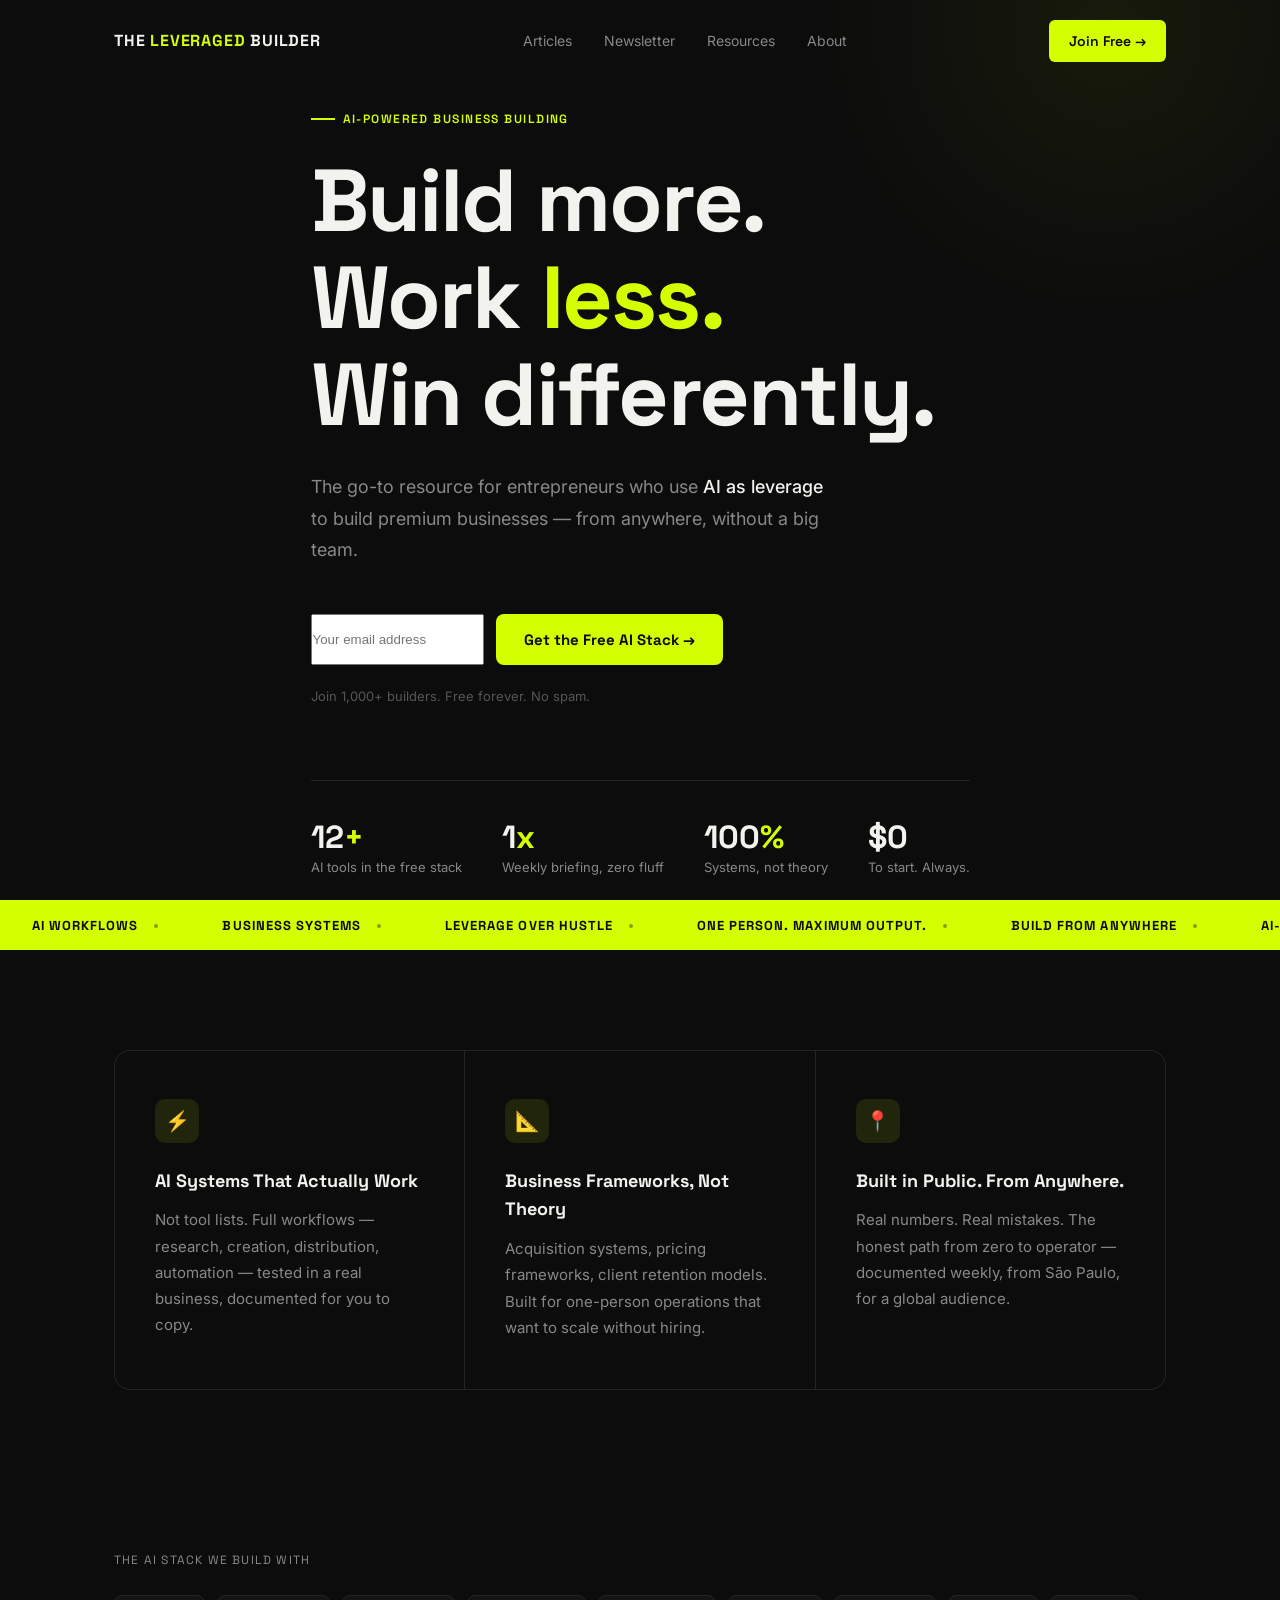
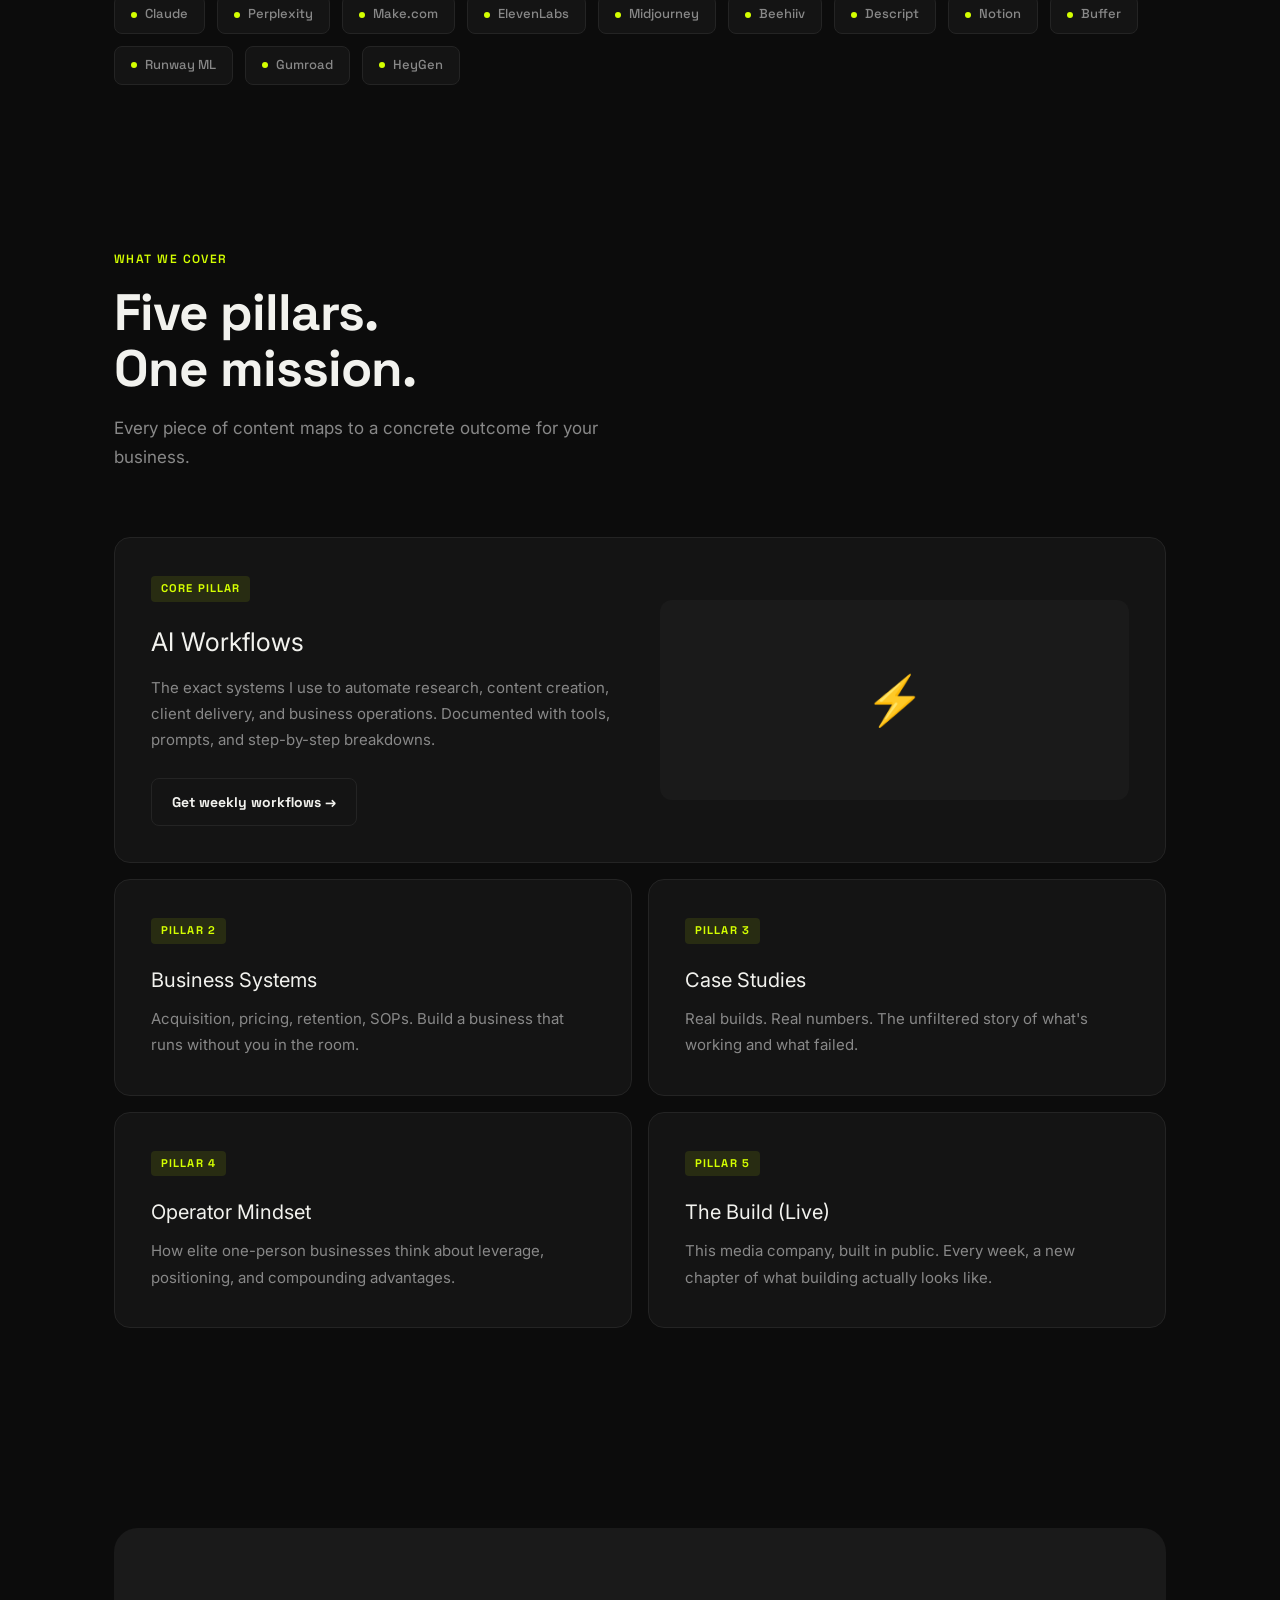
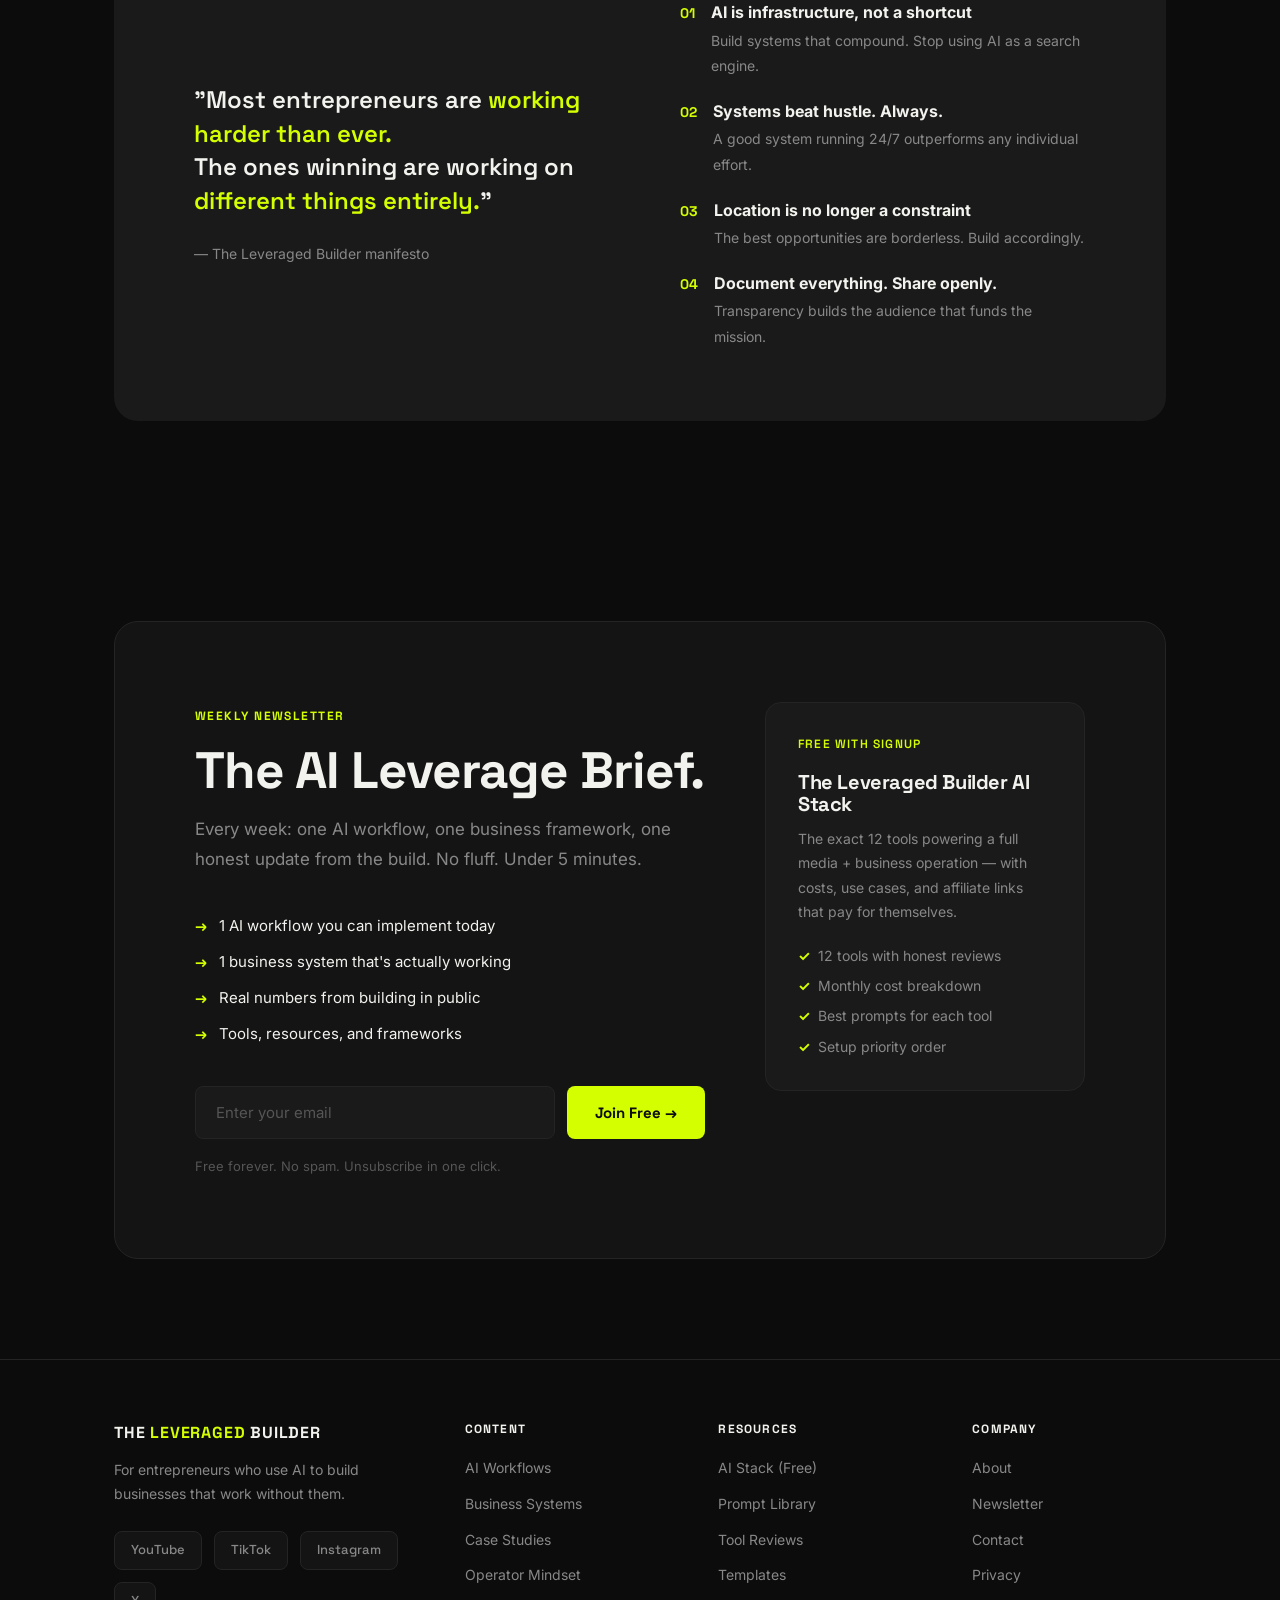
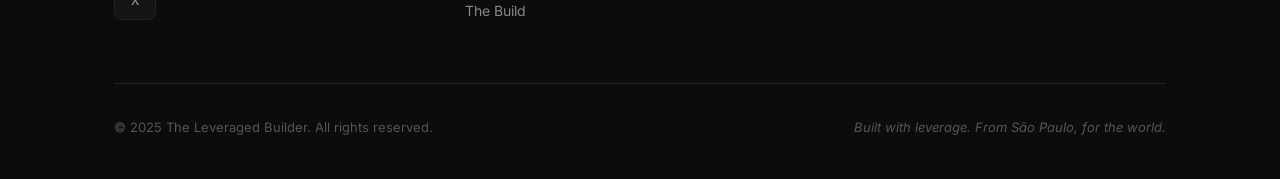
==== index.html @ 0742289d "Restore custom forms with Beehiiv redirect — removes broken embed All 9 forms now redirect to levera" ====
<!DOCTYPE html>
<html lang="en">
<head>
  <meta charset="UTF-8" />
  <meta name="viewport" content="width=device-width, initial-scale=1.0" />
  <title>The Leveraged Builder — Build more. Work less. Win differently.</title>
  <meta name="description" content="The go-to resource for entrepreneurs who use AI to build leveraged businesses — from anywhere, with a small team, faster than anyone thought possible." />
  <meta property="og:title" content="The Leveraged Builder" />
  <meta property="og:description" content="Build more. Work less. Win differently." />
  <meta property="og:type" content="website" />
  <meta property="og:url" content="https://leveragedbuilder.com" />
  <meta name="twitter:card" content="summary_large_image" />
  <meta name="twitter:title" content="The Leveraged Builder" />
  <meta name="twitter:description" content="Build more. Work less. Win differently." />
  <link rel="icon" href="data:image/svg+xml,<svg xmlns='http://www.w3.org/2000/svg' viewBox='0 0 100 100'><rect width='100' height='100' fill='%230C0C0C'/><text y='.9em' font-size='80' x='10' fill='%23D4FF00' font-family='monospace' font-weight='bold'>LB</text></svg>" />
  <link rel="stylesheet" href="css/style.css" />
</head>
<body>

  <!-- ========== NAV ========== -->
  <nav class="nav">
    <div class="container">
      <div class="nav__inner">
        <a href="/" class="nav__logo">The <span>Leveraged</span> Builder</a>
        <ul class="nav__links">
          <li><a href="blog.html">Articles</a></li>
          <li><a href="newsletter.html">Newsletter</a></li>
          <li><a href="resources.html">Resources</a></li>
          <li><a href="about.html">About</a></li>
        </ul>
        <a href="#newsletter" class="nav__cta">Join Free →</a>
        <button class="nav__hamburger" aria-label="Menu">
          <span></span><span></span><span></span>
        </button>
      </div>
    </div>
  </nav>

  <!-- ========== HERO ========== -->
  <section class="hero">
    <div class="container">
      <div class="hero__eyebrow">AI-Powered Business Building</div>
      <h1 class="hero__headline">
        <span class="line">Build more.</span>
        <span class="line">Work <span class="accent">less.</span></span>
        <span class="line">Win differently.</span>
      </h1>
      <p class="hero__sub">
        The go-to resource for entrepreneurs who use <strong>AI as leverage</strong>
        to build premium businesses — from anywhere, without a big team.
      </p>
      <form class="hero__form newsletter-form-js" novalidate>
        <input type="email" placeholder="Your email address" required />
        <button type="submit" class="btn btn--primary">Get the Free AI Stack →</button>
      </form>
      <p class="hero__micro">Join 1,000+ builders. Free forever. No spam.</p>

      <div class="hero__stats">
        <div>
          <div class="stat__number">12<span>+</span></div>
          <div class="stat__label">AI tools in the free stack</div>
        </div>
        <div>
          <div class="stat__number">1<span>x</span></div>
          <div class="stat__label">Weekly briefing, zero fluff</div>
        </div>
        <div>
          <div class="stat__number">100<span>%</span></div>
          <div class="stat__label">Systems, not theory</div>
        </div>
        <div>
          <div class="stat__number">$0</div>
          <div class="stat__label">To start. Always.</div>
        </div>
      </div>
    </div>
  </section>

  <!-- ========== TICKER ========== -->
  <div class="ticker">
    <div class="ticker__track">
      <span class="ticker__item">AI Workflows <span class="ticker__dot"></span></span>
      <span class="ticker__item">Business Systems <span class="ticker__dot"></span></span>
      <span class="ticker__item">Leverage Over Hustle <span class="ticker__dot"></span></span>
      <span class="ticker__item">One Person. Maximum Output. <span class="ticker__dot"></span></span>
      <span class="ticker__item">Build From Anywhere <span class="ticker__dot"></span></span>
      <span class="ticker__item">AI-Native Business <span class="ticker__dot"></span></span>
      <span class="ticker__item">Systems Beat Hustle <span class="ticker__dot"></span></span>
      <span class="ticker__item">The New Playbook <span class="ticker__dot"></span></span>
    </div>
  </div>

  <!-- ========== VALUE PROPS ========== -->
  <section class="section">
    <div class="container">
      <div class="props__grid">
        <div class="prop fade-up">
          <div class="prop__icon">⚡</div>
          <div class="prop__title">AI Systems That Actually Work</div>
          <p class="prop__desc">Not tool lists. Full workflows — research, creation, distribution, automation — tested in a real business, documented for you to copy.</p>
        </div>
        <div class="prop fade-up">
          <div class="prop__icon">📐</div>
          <div class="prop__title">Business Frameworks, Not Theory</div>
          <p class="prop__desc">Acquisition systems, pricing frameworks, client retention models. Built for one-person operations that want to scale without hiring.</p>
        </div>
        <div class="prop fade-up">
          <div class="prop__icon">📍</div>
          <div class="prop__title">Built in Public. From Anywhere.</div>
          <p class="prop__desc">Real numbers. Real mistakes. The honest path from zero to operator — documented weekly, from São Paulo, for a global audience.</p>
        </div>
      </div>
    </div>
  </section>

  <!-- ========== TOOLS STRIP ========== -->
  <section class="section--sm">
    <div class="container">
      <p class="tools__label">The AI Stack we build with</p>
      <div class="tools__list">
        <span class="tool-badge"><span class="dot"></span>Claude</span>
        <span class="tool-badge"><span class="dot"></span>Perplexity</span>
        <span class="tool-badge"><span class="dot"></span>Make.com</span>
        <span class="tool-badge"><span class="dot"></span>ElevenLabs</span>
        <span class="tool-badge"><span class="dot"></span>Midjourney</span>
        <span class="tool-badge"><span class="dot"></span>Beehiiv</span>
        <span class="tool-badge"><span class="dot"></span>Descript</span>
        <span class="tool-badge"><span class="dot"></span>Notion</span>
        <span class="tool-badge"><span class="dot"></span>Buffer</span>
        <span class="tool-badge"><span class="dot"></span>Runway ML</span>
        <span class="tool-badge"><span class="dot"></span>Gumroad</span>
        <span class="tool-badge"><span class="dot"></span>HeyGen</span>
      </div>
    </div>
  </section>

  <!-- ========== CONTENT PILLARS ========== -->
  <section class="section" id="content">
    <div class="container">
      <div class="section-header fade-up">
        <span class="eyebrow">What we cover</span>
        <h2>Five pillars.<br>One mission.</h2>
        <p>Every piece of content maps to a concrete outcome for your business.</p>
      </div>
      <div class="pillars__grid">
        <div class="pillar pillar--featured fade-up">
          <div>
            <div class="pillar__tag">Core Pillar</div>
            <div class="pillar__title" style="font-size:1.6rem;">AI Workflows</div>
            <p class="pillar__desc" style="margin-top:12px;margin-bottom:24px;">The exact systems I use to automate research, content creation, client delivery, and business operations. Documented with tools, prompts, and step-by-step breakdowns.</p>
            <a href="#newsletter" class="btn btn--outline" style="font-size:0.875rem;padding:12px 20px;">Get weekly workflows →</a>
          </div>
          <div class="pillar__visual">⚡</div>
        </div>
        <div class="pillar fade-up">
          <div class="pillar__tag">Pillar 2</div>
          <div class="pillar__title">Business Systems</div>
          <p class="pillar__desc" style="margin-top:8px;">Acquisition, pricing, retention, SOPs. Build a business that runs without you in the room.</p>
        </div>
        <div class="pillar fade-up">
          <div class="pillar__tag">Pillar 3</div>
          <div class="pillar__title">Case Studies</div>
          <p class="pillar__desc" style="margin-top:8px;">Real builds. Real numbers. The unfiltered story of what's working and what failed.</p>
        </div>
        <div class="pillar fade-up">
          <div class="pillar__tag">Pillar 4</div>
          <div class="pillar__title">Operator Mindset</div>
          <p class="pillar__desc" style="margin-top:8px;">How elite one-person businesses think about leverage, positioning, and compounding advantages.</p>
        </div>
        <div class="pillar fade-up">
          <div class="pillar__tag">Pillar 5</div>
          <div class="pillar__title">The Build (Live)</div>
          <p class="pillar__desc" style="margin-top:8px;">This media company, built in public. Every week, a new chapter of what building actually looks like.</p>
        </div>
      </div>
    </div>
  </section>

  <!-- ========== ABOUT STRIP ========== -->
  <section class="section">
    <div class="container">
      <div class="about-strip fade-up">
        <div>
          <div class="about-strip__quote">
            "Most entrepreneurs are <span class="highlight">working harder than ever.</span><br>
            The ones winning are working on <span class="highlight">different things entirely.</span>"
          </div>
          <p class="about-strip__attribution">— The Leveraged Builder manifesto</p>
        </div>
        <div>
          <ul class="about-strip__list">
            <li>
              <span class="num">01</span>
              <div>
                <strong>AI is infrastructure, not a shortcut</strong>
                <span>Build systems that compound. Stop using AI as a search engine.</span>
              </div>
            </li>
            <li>
              <span class="num">02</span>
              <div>
                <strong>Systems beat hustle. Always.</strong>
                <span>A good system running 24/7 outperforms any individual effort.</span>
              </div>
            </li>
            <li>
              <span class="num">03</span>
              <div>
                <strong>Location is no longer a constraint</strong>
                <span>The best opportunities are borderless. Build accordingly.</span>
              </div>
            </li>
            <li>
              <span class="num">04</span>
              <div>
                <strong>Document everything. Share openly.</strong>
                <span>Transparency builds the audience that funds the mission.</span>
              </div>
            </li>
          </ul>
        </div>
      </div>
    </div>
  </section>

  <!-- ========== NEWSLETTER ========== -->
  <section class="section" id="newsletter">
    <div class="container">
      <div class="newsletter-section fade-up">
        <div class="newsletter-grid">
          <div>
            <span class="eyebrow" style="display:inline-block;font-family:var(--font-display);font-size:0.75rem;font-weight:700;letter-spacing:0.12em;text-transform:uppercase;color:var(--yellow);margin-bottom:16px;">Weekly Newsletter</span>
            <h2>The AI Leverage Brief.</h2>
            <p class="lead">Every week: one AI workflow, one business framework, one honest update from the build. No fluff. Under 5 minutes.</p>
            <ul class="newsletter__perks">
              <li>1 AI workflow you can implement today</li>
              <li>1 business system that's actually working</li>
              <li>Real numbers from building in public</li>
              <li>Tools, resources, and frameworks</li>
            </ul>
            <form class="newsletter__form newsletter-form-js" novalidate>
              <input type="email" placeholder="Enter your email" required />
              <button type="submit" class="btn btn--primary">Join Free →</button>
            </form>
            <p class="newsletter__note">Free forever. No spam. Unsubscribe in one click.</p>
          </div>
          <div class="newsletter__gift">
            <div class="newsletter__gift-label">Free with signup</div>
            <h3>The Leveraged Builder AI Stack</h3>
            <p>The exact 12 tools powering a full media + business operation — with costs, use cases, and affiliate links that pay for themselves.</p>
            <ul class="gift__items">
              <li>12 tools with honest reviews</li>
              <li>Monthly cost breakdown</li>
              <li>Best prompts for each tool</li>
              <li>Setup priority order</li>
            </ul>
          </div>
        </div>
      </div>
    </div>
  </section>

  <!-- ========== FOOTER ========== -->
  <footer class="footer">
    <div class="container">
      <div class="footer__top">
        <div>
          <div class="footer__brand-name">The <span>Leveraged</span> Builder</div>
          <p class="footer__brand-desc">For entrepreneurs who use AI to build businesses that work without them.</p>
          <div class="tools__list">
            <a href="https://youtube.com/@leveragedbuilder" target="_blank" class="tool-badge">YouTube</a>
            <a href="https://tiktok.com/@leveragedbuilder" target="_blank" class="tool-badge">TikTok</a>
            <a href="https://instagram.com/leveragedbuilder" target="_blank" class="tool-badge">Instagram</a>
            <a href="https://x.com/leveragedbuilder" target="_blank" class="tool-badge">X</a>
          </div>
        </div>
        <div>
          <div class="footer__col-title">Content</div>
          <ul class="footer__links">
            <li><a href="#content">AI Workflows</a></li>
            <li><a href="#content">Business Systems</a></li>
            <li><a href="#content">Case Studies</a></li>
            <li><a href="#content">Operator Mindset</a></li>
            <li><a href="#content">The Build</a></li>
          </ul>
        </div>
        <div>
          <div class="footer__col-title">Resources</div>
          <ul class="footer__links">
            <li><a href="resources.html">AI Stack (Free)</a></li>
            <li><a href="resources.html">Prompt Library</a></li>
            <li><a href="resources.html">Tool Reviews</a></li>
            <li><a href="resources.html">Templates</a></li>
          </ul>
        </div>
        <div>
          <div class="footer__col-title">Company</div>
          <ul class="footer__links">
            <li><a href="about.html">About</a></li>
            <li><a href="#newsletter">Newsletter</a></li>
            <li><a href="mailto:hello@leveragedbuilder.com">Contact</a></li>
            <li><a href="privacy.html">Privacy</a></li>
          </ul>
        </div>
      </div>
      <div class="footer__bottom">
        <p class="footer__copy">© 2025 The Leveraged Builder. All rights reserved.</p>
        <p class="footer__tagline">Built with leverage. From São Paulo, for the world.</p>
      </div>
    </div>
  </footer>

  <script src="js/main.js"></script>
</body>
</html>
---- css/style.css ----
/* ===========================
   THE LEVERAGED BUILDER
   Design System
   =========================== */

@import url('https://fonts.googleapis.com/css2?family=Space+Grotesk:wght@400;500;600;700&family=Inter:wght@400;500;600&display=swap');

/* === VARIABLES === */
:root {
  --black:       #0C0C0C;
  --steel:       #1A1A1A;
  --card:        #141414;
  --border:      #242424;
  --yellow:      #D4FF00;
  --white:       #F2F2EE;
  --gray:        #888888;
  --gray-light:  #555555;
  --font-display: 'Space Grotesk', sans-serif;
  --font-body:    'Inter', sans-serif;
}

/* === RESET === */
*, *::before, *::after { box-sizing: border-box; margin: 0; padding: 0; }
html { scroll-behavior: smooth; }
body {
  background: var(--black);
  color: var(--white);
  font-family: var(--font-body);
  font-size: 16px;
  line-height: 1.6;
  -webkit-font-smoothing: antialiased;
}
img { max-width: 100%; display: block; }
a { color: inherit; text-decoration: none; }

/* === TYPOGRAPHY === */
h1, h2, h3, h4, h5 {
  font-family: var(--font-display);
  font-weight: 700;
  line-height: 1.1;
  letter-spacing: -0.02em;
}
h1 { font-size: clamp(2.8rem, 7vw, 5.5rem); }
h2 { font-size: clamp(2rem, 4vw, 3.2rem); }
h3 { font-size: clamp(1.3rem, 2.5vw, 1.8rem); }
p  { color: var(--gray); line-height: 1.75; }

.accent { color: var(--yellow); }
.white  { color: var(--white); }

/* === LAYOUT === */
.container {
  max-width: 1100px;
  margin: 0 auto;
  padding: 0 24px;
}
.section { padding: 100px 0; }
.section--sm { padding: 60px 0; }

/* === NAV === */
.nav {
  position: fixed;
  top: 0; left: 0; right: 0;
  z-index: 100;
  padding: 20px 0;
  border-bottom: 1px solid transparent;
  transition: all 0.3s ease;
}
.nav.scrolled {
  background: rgba(12, 12, 12, 0.95);
  backdrop-filter: blur(12px);
  border-bottom-color: var(--border);
}
.nav__inner {
  display: flex;
  align-items: center;
  justify-content: space-between;
}
.nav__logo {
  font-family: var(--font-display);
  font-weight: 700;
  font-size: 1rem;
  letter-spacing: 0.05em;
  text-transform: uppercase;
}
.nav__logo span { color: var(--yellow); }
.nav__links {
  display: flex;
  align-items: center;
  gap: 32px;
  list-style: none;
}
.nav__links a {
  font-size: 0.875rem;
  color: var(--gray);
  transition: color 0.2s;
}
.nav__links a:hover { color: var(--white); }
.nav__cta {
  font-family: var(--font-display);
  font-size: 0.875rem;
  font-weight: 600;
  padding: 10px 20px;
  background: var(--yellow);
  color: var(--black);
  border-radius: 6px;
  transition: opacity 0.2s;
}
.nav__cta:hover { opacity: 0.85; }
.nav__hamburger {
  display: none;
  flex-direction: column;
  gap: 5px;
  cursor: pointer;
  background: none;
  border: none;
}
.nav__hamburger span {
  display: block;
  width: 24px;
  height: 2px;
  background: var(--white);
  transition: all 0.3s;
}

/* === HERO === */
.hero {
  min-height: 100vh;
  display: flex;
  align-items: center;
  padding-top: 80px;
  position: relative;
  overflow: hidden;
}
.hero::before {
  content: '';
  position: absolute;
  top: -30%;
  right: -10%;
  width: 600px;
  height: 600px;
  background: radial-gradient(circle, rgba(212, 255, 0, 0.06) 0%, transparent 70%);
  pointer-events: none;
}
.hero__eyebrow {
  display: inline-flex;
  align-items: center;
  gap: 8px;
  font-size: 0.75rem;
  font-family: var(--font-display);
  font-weight: 600;
  letter-spacing: 0.12em;
  text-transform: uppercase;
  color: var(--yellow);
  margin-bottom: 24px;
}
.hero__eyebrow::before {
  content: '';
  display: block;
  width: 24px;
  height: 2px;
  background: var(--yellow);
}
.hero__headline {
  margin-bottom: 28px;
}
.hero__headline .line {
  display: block;
}
.hero__sub {
  font-size: 1.125rem;
  max-width: 520px;
  margin-bottom: 48px;
  color: var(--gray);
}
.hero__sub strong { color: var(--white); font-weight: 500; }
.hero__form {
  display: flex;
  gap: 12px;
  flex-wrap: wrap;
  margin-bottom: 20px;
}
.hero__input {
  flex: 1;
  min-width: 240px;
  padding: 16px 20px;
  background: var(--steel);
  border: 1px solid var(--border);
  border-radius: 8px;
  color: var(--white);
  font-family: var(--font-body);
  font-size: 0.9375rem;
  outline: none;
  transition: border-color 0.2s;
}
.hero__input::placeholder { color: var(--gray-light); }
.hero__input:focus { border-color: var(--yellow); }
.btn {
  display: inline-flex;
  align-items: center;
  gap: 8px;
  font-family: var(--font-display);
  font-weight: 700;
  font-size: 0.9375rem;
  padding: 16px 28px;
  border-radius: 8px;
  border: none;
  cursor: pointer;
  transition: all 0.2s;
  white-space: nowrap;
}
.btn--primary {
  background: var(--yellow);
  color: var(--black);
}
.btn--primary:hover { opacity: 0.88; transform: translateY(-1px); }
.btn--outline {
  background: transparent;
  color: var(--white);
  border: 1px solid var(--border);
}
.btn--outline:hover { border-color: var(--white); }
.hero__micro {
  font-size: 0.8125rem;
  color: var(--gray-light);
}
.hero__stats {
  display: flex;
  gap: 40px;
  margin-top: 72px;
  padding-top: 40px;
  border-top: 1px solid var(--border);
  flex-wrap: wrap;
}
.stat__number {
  font-family: var(--font-display);
  font-size: 2rem;
  font-weight: 700;
  color: var(--white);
  line-height: 1;
}
.stat__number span { color: var(--yellow); }
.stat__label {
  font-size: 0.8125rem;
  color: var(--gray);
  margin-top: 4px;
}

/* === TICKER === */
.ticker {
  background: var(--yellow);
  padding: 12px 0;
  overflow: hidden;
  white-space: nowrap;
}
.ticker__track {
  display: inline-flex;
  animation: ticker 25s linear infinite;
}
.ticker__item {
  display: inline-flex;
  align-items: center;
  gap: 16px;
  padding: 0 32px;
  font-family: var(--font-display);
  font-weight: 700;
  font-size: 0.8125rem;
  letter-spacing: 0.08em;
  text-transform: uppercase;
  color: var(--black);
}
.ticker__dot {
  width: 4px;
  height: 4px;
  background: var(--black);
  border-radius: 50%;
  opacity: 0.4;
}
@keyframes ticker {
  from { transform: translateX(0); }
  to   { transform: translateX(-50%); }
}

/* === VALUE PROPS === */
.props__grid {
  display: grid;
  grid-template-columns: repeat(3, 1fr);
  gap: 1px;
  background: var(--border);
  border: 1px solid var(--border);
  border-radius: 16px;
  overflow: hidden;
}
.prop {
  background: var(--black);
  padding: 48px 40px;
  transition: background 0.2s;
}
.prop:hover { background: var(--card); }
.prop__icon {
  width: 44px;
  height: 44px;
  background: rgba(212, 255, 0, 0.1);
  border-radius: 10px;
  display: flex;
  align-items: center;
  justify-content: center;
  margin-bottom: 24px;
  font-size: 1.25rem;
}
.prop__title {
  font-family: var(--font-display);
  font-size: 1.125rem;
  font-weight: 700;
  color: var(--white);
  margin-bottom: 12px;
}
.prop__desc { font-size: 0.9375rem; }

/* === SECTION HEADER === */
.section-header { margin-bottom: 64px; }
.section-header .eyebrow {
  display: inline-block;
  font-family: var(--font-display);
  font-size: 0.75rem;
  font-weight: 600;
  letter-spacing: 0.12em;
  text-transform: uppercase;
  color: var(--yellow);
  margin-bottom: 16px;
}
.section-header h2 { margin-bottom: 16px; }
.section-header p { max-width: 560px; font-size: 1.0625rem; }

/* === NEWSLETTER SECTION === */
.newsletter-section {
  background: var(--card);
  border: 1px solid var(--border);
  border-radius: 24px;
  padding: 80px;
}
.newsletter-section h2 { margin-bottom: 16px; }
.newsletter-section .lead {
  font-size: 1.0625rem;
  margin-bottom: 40px;
  max-width: 500px;
}
.newsletter__perks {
  list-style: none;
  display: flex;
  flex-direction: column;
  gap: 12px;
  margin-bottom: 40px;
}
.newsletter__perks li {
  display: flex;
  align-items: center;
  gap: 12px;
  font-size: 0.9375rem;
  color: var(--white);
}
.newsletter__perks li::before {
  content: '→';
  color: var(--yellow);
  font-weight: 700;
  font-family: var(--font-display);
}
.newsletter__form {
  display: flex;
  gap: 12px;
  flex-wrap: wrap;
}
.newsletter__form input {
  flex: 1;
  min-width: 240px;
  padding: 16px 20px;
  background: var(--steel);
  border: 1px solid var(--border);
  border-radius: 8px;
  color: var(--white);
  font-family: var(--font-body);
  font-size: 0.9375rem;
  outline: none;
  transition: border-color 0.2s;
}
.newsletter__form input::placeholder { color: var(--gray-light); }
.newsletter__form input:focus { border-color: var(--yellow); }
.newsletter__note {
  margin-top: 16px;
  font-size: 0.8125rem;
  color: var(--gray-light);
}
.newsletter__gift {
  background: var(--steel);
  border: 1px solid var(--border);
  border-radius: 16px;
  padding: 32px;
  height: fit-content;
}
.newsletter__gift-label {
  font-family: var(--font-display);
  font-size: 0.75rem;
  font-weight: 600;
  letter-spacing: 0.1em;
  text-transform: uppercase;
  color: var(--yellow);
  margin-bottom: 16px;
}
.newsletter__gift h3 {
  font-size: 1.25rem;
  color: var(--white);
  margin-bottom: 12px;
}
.newsletter__gift p { font-size: 0.875rem; margin-bottom: 20px; }
.gift__items {
  list-style: none;
  display: flex;
  flex-direction: column;
  gap: 8px;
}
.gift__items li {
  font-size: 0.875rem;
  color: var(--gray);
  display: flex;
  align-items: center;
  gap: 8px;
}
.gift__items li::before {
  content: '✓';
  color: var(--yellow);
  font-weight: 700;
}
.newsletter-grid {
  display: grid;
  grid-template-columns: 1fr 320px;
  gap: 60px;
  align-items: start;
}

/* === CONTENT PILLARS === */
.pillars__grid {
  display: grid;
  grid-template-columns: repeat(2, 1fr);
  gap: 16px;
}
.pillar {
  background: var(--card);
  border: 1px solid var(--border);
  border-radius: 16px;
  padding: 36px;
  transition: border-color 0.2s, transform 0.2s;
}
.pillar:hover {
  border-color: rgba(212, 255, 0, 0.3);
  transform: translateY(-2px);
}
.pillar--featured {
  grid-column: span 2;
  display: grid;
  grid-template-columns: 1fr 1fr;
  gap: 40px;
  align-items: center;
}
.pillar__tag {
  display: inline-block;
  font-family: var(--font-display);
  font-size: 0.7rem;
  font-weight: 700;
  letter-spacing: 0.1em;
  text-transform: uppercase;
  color: var(--yellow);
  background: rgba(212, 255, 0, 0.1);
  padding: 4px 10px;
  border-radius: 4px;
  margin-bottom: 20px;
}
.pillar__title {
  font-size: 1.25rem;
  color: var(--white);
  margin-bottom: 10px;
}
.pillar__desc { font-size: 0.9375rem; }
.pillar__visual {
  background: var(--steel);
  border-radius: 12px;
  height: 200px;
  display: flex;
  align-items: center;
  justify-content: center;
  font-size: 3rem;
}

/* === ABOUT STRIP === */
.about-strip {
  background: var(--steel);
  border-radius: 24px;
  padding: 72px 80px;
  display: grid;
  grid-template-columns: 1fr 1fr;
  gap: 80px;
  align-items: center;
}
.about-strip__quote {
  font-family: var(--font-display);
  font-size: 1.5rem;
  font-weight: 600;
  color: var(--white);
  line-height: 1.4;
  margin-bottom: 24px;
}
.about-strip__quote .highlight { color: var(--yellow); }
.about-strip__attribution {
  font-size: 0.875rem;
  color: var(--gray);
}
.about-strip__list {
  list-style: none;
  display: flex;
  flex-direction: column;
  gap: 20px;
}
.about-strip__list li {
  display: flex;
  gap: 16px;
  align-items: flex-start;
}
.about-strip__list .num {
  font-family: var(--font-display);
  font-weight: 700;
  color: var(--yellow);
  font-size: 0.875rem;
  padding-top: 2px;
}
.about-strip__list strong { color: var(--white); display: block; margin-bottom: 2px; }
.about-strip__list span { font-size: 0.875rem; color: var(--gray); }

/* === TOOLS STRIP === */
.tools__label {
  font-family: var(--font-display);
  font-size: 0.75rem;
  letter-spacing: 0.1em;
  text-transform: uppercase;
  color: var(--gray);
  margin-bottom: 24px;
}
.tools__list {
  display: flex;
  gap: 12px;
  flex-wrap: wrap;
}
.tool-badge {
  display: inline-flex;
  align-items: center;
  gap: 8px;
  padding: 8px 16px;
  background: var(--card);
  border: 1px solid var(--border);
  border-radius: 8px;
  font-size: 0.8125rem;
  color: var(--gray);
  font-family: var(--font-display);
  font-weight: 500;
  transition: all 0.2s;
}
.tool-badge:hover { color: var(--white); border-color: var(--gray-light); }
.tool-badge .dot {
  width: 6px;
  height: 6px;
  background: var(--yellow);
  border-radius: 50%;
}

/* === FOOTER === */
.footer {
  border-top: 1px solid var(--border);
  padding: 60px 0 40px;
}
.footer__top {
  display: grid;
  grid-template-columns: 1.5fr 1fr 1fr 1fr;
  gap: 60px;
  margin-bottom: 60px;
}
.footer__brand-name {
  font-family: var(--font-display);
  font-weight: 700;
  font-size: 1rem;
  letter-spacing: 0.05em;
  text-transform: uppercase;
  margin-bottom: 12px;
}
.footer__brand-name span { color: var(--yellow); }
.footer__brand-desc {
  font-size: 0.875rem;
  color: var(--gray);
  margin-bottom: 24px;
  max-width: 260px;
}
.footer__col-title {
  font-family: var(--font-display);
  font-size: 0.75rem;
  font-weight: 700;
  letter-spacing: 0.1em;
  text-transform: uppercase;
  color: var(--white);
  margin-bottom: 16px;
}
.footer__links {
  list-style: none;
  display: flex;
  flex-direction: column;
  gap: 10px;
}
.footer__links a {
  font-size: 0.875rem;
  color: var(--gray);
  transition: color 0.2s;
}
.footer__links a:hover { color: var(--white); }
.footer__bottom {
  display: flex;
  align-items: center;
  justify-content: space-between;
  padding-top: 32px;
  border-top: 1px solid var(--border);
  flex-wrap: wrap;
  gap: 16px;
}
.footer__copy {
  font-size: 0.8125rem;
  color: var(--gray-light);
}
.footer__tagline {
  font-size: 0.8125rem;
  color: var(--gray-light);
  font-style: italic;
}

/* === RESPONSIVE === */
@media (max-width: 900px) {
  .props__grid { grid-template-columns: 1fr; }
  .newsletter-grid { grid-template-columns: 1fr; }
  .newsletter-section { padding: 48px 32px; }
  .about-strip { grid-template-columns: 1fr; gap: 40px; padding: 48px 32px; }
  .pillars__grid { grid-template-columns: 1fr; }
  .pillar--featured { grid-column: span 1; grid-template-columns: 1fr; }
  .footer__top { grid-template-columns: 1fr 1fr; gap: 40px; }
  .hero__stats { gap: 24px; }
}

@media (max-width: 640px) {
  .nav__links { display: none; }
  .nav__hamburger { display: flex; }
  .hero__form { flex-direction: column; }
  .hero__input { min-width: unset; }
  .footer__top { grid-template-columns: 1fr; }
  .newsletter__form { flex-direction: column; }
}

/* === ARTICLE === */
.article-hero {
  padding: 120px 0 60px;
  border-bottom: 1px solid var(--border);
}
.article-hero__inner { max-width: 760px; }
.article-meta {
  display: flex;
  align-items: center;
  gap: 10px;
  font-size: 0.8125rem;
  color: var(--gray);
  margin-bottom: 24px;
}
.article-meta__sep { color: var(--border); }
.article-tag {
  background: rgba(212, 255, 0, 0.1);
  color: var(--yellow);
  font-family: var(--font-display);
  font-size: 0.7rem;
  font-weight: 700;
  letter-spacing: 0.1em;
  text-transform: uppercase;
  padding: 4px 10px;
  border-radius: 4px;
}
.article-hero__title {
  font-size: clamp(2rem, 5vw, 3.6rem);
  color: var(--white);
  margin-bottom: 20px;
}
.article-hero__lead {
  font-size: 1.125rem;
  color: var(--gray);
  max-width: 640px;
  line-height: 1.75;
  margin-bottom: 28px;
}
.article-tools-used {
  display: flex;
  align-items: center;
  gap: 10px;
  flex-wrap: wrap;
}
.tools-label {
  font-size: 0.75rem;
  color: var(--gray-light);
  font-family: var(--font-display);
  font-weight: 600;
  letter-spacing: 0.05em;
}
.article-layout { padding: 60px 0 80px; }
.article-grid {
  display: grid;
  grid-template-columns: 1fr 320px;
  gap: 60px;
  align-items: start;
}
.article-body {
  max-width: 100%;
  font-size: 1rem;
  line-height: 1.8;
  color: var(--gray);
}
.article-body p { margin-bottom: 20px; }
.article-body h2 {
  font-size: clamp(1.4rem, 3vw, 2rem);
  color: var(--white);
  margin: 48px 0 20px;
  padding-top: 8px;
  border-top: 1px solid var(--border);
}
.article-body h3 {
  font-size: 1.2rem;
  color: var(--white);
  margin: 0 0 12px;
}
.article-intro {
  font-size: 1.125rem;
  color: var(--white);
  line-height: 1.75;
}
.article-callout {
  background: rgba(212, 255, 0, 0.06);
  border-left: 3px solid var(--yellow);
  border-radius: 0 12px 12px 0;
  padding: 20px 24px;
  margin: 32px 0;
  font-size: 0.9375rem;
}
.article-callout strong { color: var(--white); display: block; margin-bottom: 6px; }
.article-callout--tool { border-color: var(--gray); background: var(--card); }
.phase-block {
  display: flex;
  gap: 24px;
  margin: 40px 0;
  padding: 32px;
  background: var(--card);
  border: 1px solid var(--border);
  border-radius: 16px;
}
.phase-num {
  font-family: var(--font-display);
  font-size: 2rem;
  font-weight: 700;
  color: var(--yellow);
  opacity: 0.4;
  line-height: 1;
  flex-shrink: 0;
  width: 48px;
}
.phase-content { flex: 1; }
.phase-content h3 { margin-bottom: 12px; }
.phase-content p { margin-bottom: 14px; }
.code-block {
  background: #0a0a0a;
  border: 1px solid var(--border);
  border-radius: 10px;
  overflow: hidden;
  margin: 16px 0;
}
.code-block__label {
  background: var(--steel);
  padding: 8px 16px;
  font-family: var(--font-display);
  font-size: 0.7rem;
  font-weight: 700;
  letter-spacing: 0.08em;
  text-transform: uppercase;
  color: var(--gray);
  border-bottom: 1px solid var(--border);
}
.code-block pre {
  padding: 20px;
  overflow-x: auto;
  margin: 0;
}
.code-block code {
  font-family: 'Courier New', monospace;
  font-size: 0.8125rem;
  color: var(--white);
  line-height: 1.7;
  white-space: pre-wrap;
}
.article-sidebar {
  position: sticky;
  top: 90px;
  display: flex;
  flex-direction: column;
  gap: 20px;
}
.sidebar-card {
  background: var(--card);
  border: 1px solid var(--border);
  border-radius: 16px;
  padding: 24px;
}
.sidebar-card__eyebrow {
  font-family: var(--font-display);
  font-size: 0.7rem;
  font-weight: 700;
  letter-spacing: 0.1em;
  text-transform: uppercase;
  color: var(--yellow);
  margin-bottom: 14px;
}

/* === BLOG === */
.blog-grid {
  display: grid;
  grid-template-columns: repeat(3, 1fr);
  gap: 20px;
}
.blog-card {
  background: var(--card);
  border: 1px solid var(--border);
  border-radius: 16px;
  padding: 28px;
  transition: border-color 0.2s, transform 0.2s;
  display: flex;
  flex-direction: column;
}
.blog-card:hover { border-color: rgba(212, 255, 0, 0.25); transform: translateY(-2px); }
.blog-card__tag {
  font-family: var(--font-display);
  font-size: 0.7rem;
  font-weight: 700;
  letter-spacing: 0.1em;
  text-transform: uppercase;
  color: var(--yellow);
  margin-bottom: 12px;
}
.blog-card__title {
  font-size: 1.05rem;
  color: var(--white);
  line-height: 1.3;
  margin-bottom: 10px;
}
.blog-card__excerpt {
  font-size: 0.875rem;
  color: var(--gray);
  line-height: 1.65;
  flex: 1;
  margin-bottom: 20px;
}
.blog-card__link {
  font-family: var(--font-display);
  font-size: 0.8125rem;
  font-weight: 600;
  color: var(--yellow);
  transition: opacity 0.2s;
}
.blog-card__link:hover { opacity: 0.7; }

@media (max-width: 900px) {
  .article-grid { grid-template-columns: 1fr; }
  .article-sidebar { position: static; }
  .phase-block { flex-direction: column; gap: 12px; }
  .blog-grid { grid-template-columns: 1fr 1fr; }
}
@media (max-width: 640px) {
  .blog-grid { grid-template-columns: 1fr; }
  .phase-block { padding: 20px; }
}

/* === ARTICLE TABLE === */
.article-table {
  width: 100%;
  border-collapse: collapse;
  margin: 32px 0;
  font-family: var(--font-mono);
  font-size: 0.875rem;
}
.article-table thead th {
  text-align: left;
  padding: 10px 16px;
  background: var(--card);
  color: var(--gray);
  letter-spacing: 0.08em;
  text-transform: uppercase;
  font-size: 0.75rem;
  border-bottom: 1px solid var(--border);
}
.article-table tbody td {
  padding: 12px 16px;
  border-bottom: 1px solid var(--border);
  color: var(--white);
}
.article-table tbody tr:nth-child(even) td { background: var(--card); }
.article-table .table-total td {
  border-top: 2px solid var(--yellow);
  border-bottom: none;
  padding-top: 16px;
  color: var(--yellow);
}

/* === ARTICLE NEWSLETTER CTA === */
.article-newsletter-cta {
  background: var(--card);
  border: 1px solid var(--border);
  border-left: 4px solid var(--yellow);
  border-radius: 8px;
  padding: 40px;
  margin: 48px 0 0;
}
.article-newsletter-cta h3 {
  font-family: var(--font-display);
  font-size: 1.5rem;
  color: var(--white);
  margin-bottom: 8px;
}
.article-newsletter-cta p { color: var(--gray); margin-bottom: 24px; }

/* === SIDEBAR TOOLS === */
.sidebar-tools { list-style: none; padding: 0; margin: 0; }
.sidebar-tools li {
  display: flex;
  justify-content: space-between;
  align-items: center;
  padding: 10px 0;
  border-bottom: 1px solid var(--border);
  font-family: var(--font-mono);
  font-size: 0.8125rem;
}
.sidebar-tools li:last-child { border-bottom: none; }
.sidebar-tool-name { color: var(--white); }
.sidebar-tool-cost { color: var(--gray); }
.sidebar-tool-link { display: flex; justify-content: space-between; width: 100%; color: inherit; }
.sidebar-tool-link:hover .sidebar-tool-name { color: var(--yellow); }
.sidebar-tools .sidebar-total .sidebar-tool-cost { color: var(--yellow); }
.sidebar-toc { padding-left: 16px; margin: 0; }
.sidebar-toc li { font-family: var(--font-mono); font-size: 0.8125rem; color: var(--gray); margin-bottom: 8px; }
.sidebar-toc a { color: var(--gray); }
.sidebar-toc a:hover { color: var(--yellow); }
.sidebar-newsletter p { font-size: 0.875rem; color: var(--gray); margin-bottom: 16px; }

/* === ANIMATIONS === */
.fade-up {
  opacity: 0;
  transform: translateY(24px);
  transition: opacity 0.6s ease, transform 0.6s ease;
}
.fade-up.visible {
  opacity: 1;
  transform: translateY(0);
}
.fade-up:nth-child(2) { transition-delay: 0.1s; }
.fade-up:nth-child(3) { transition-delay: 0.2s; }
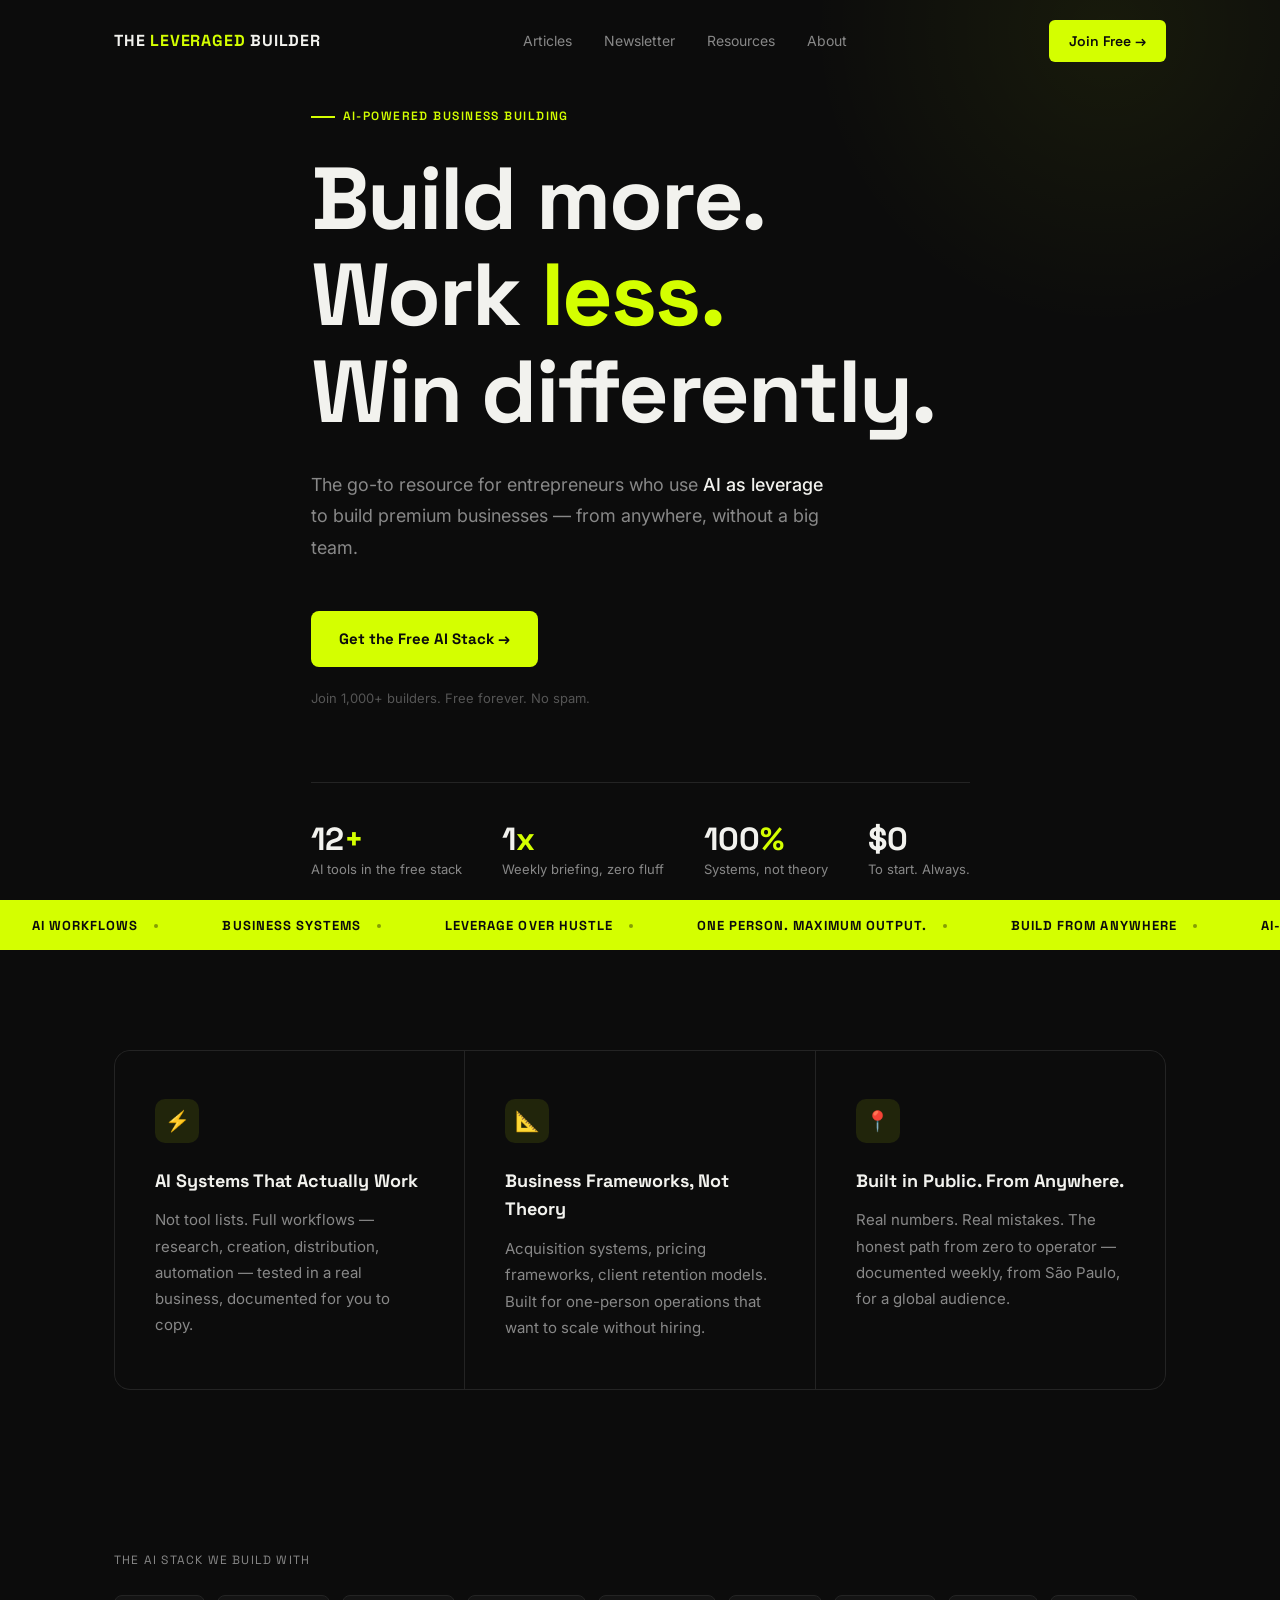
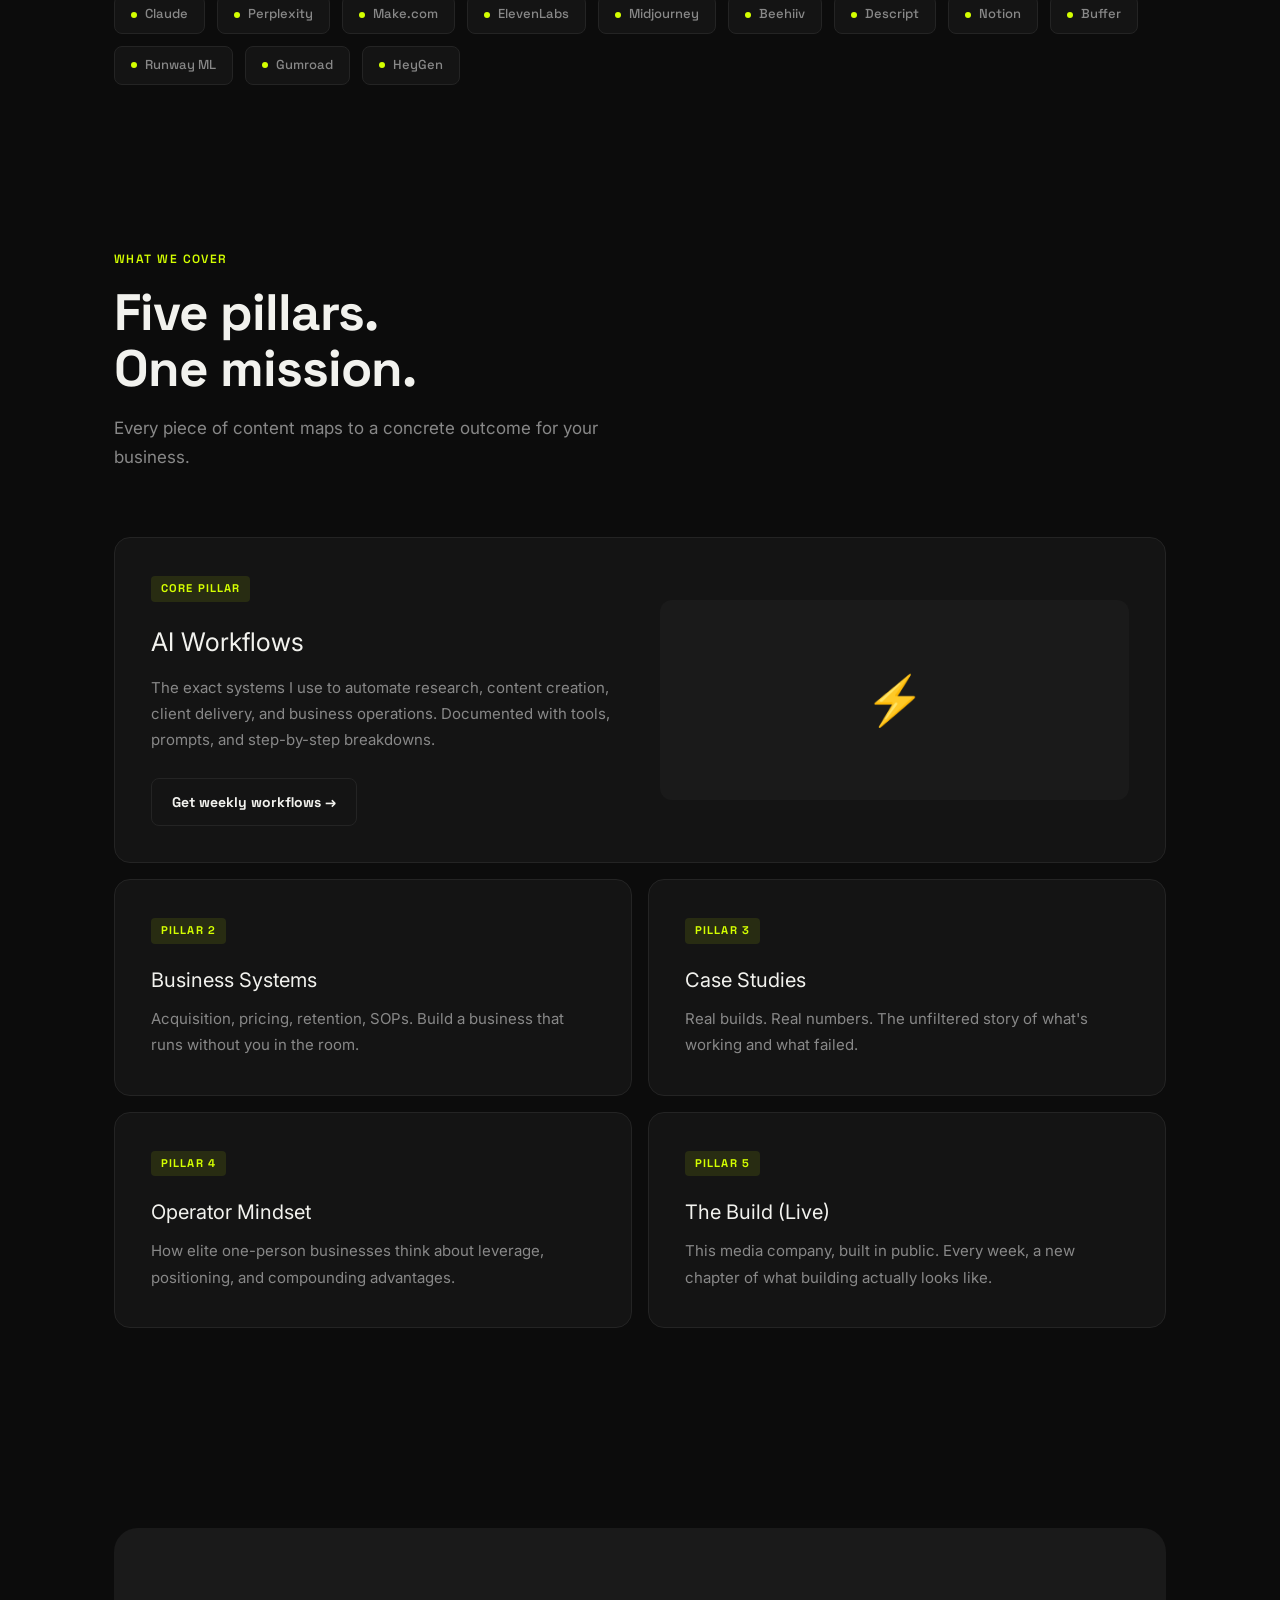
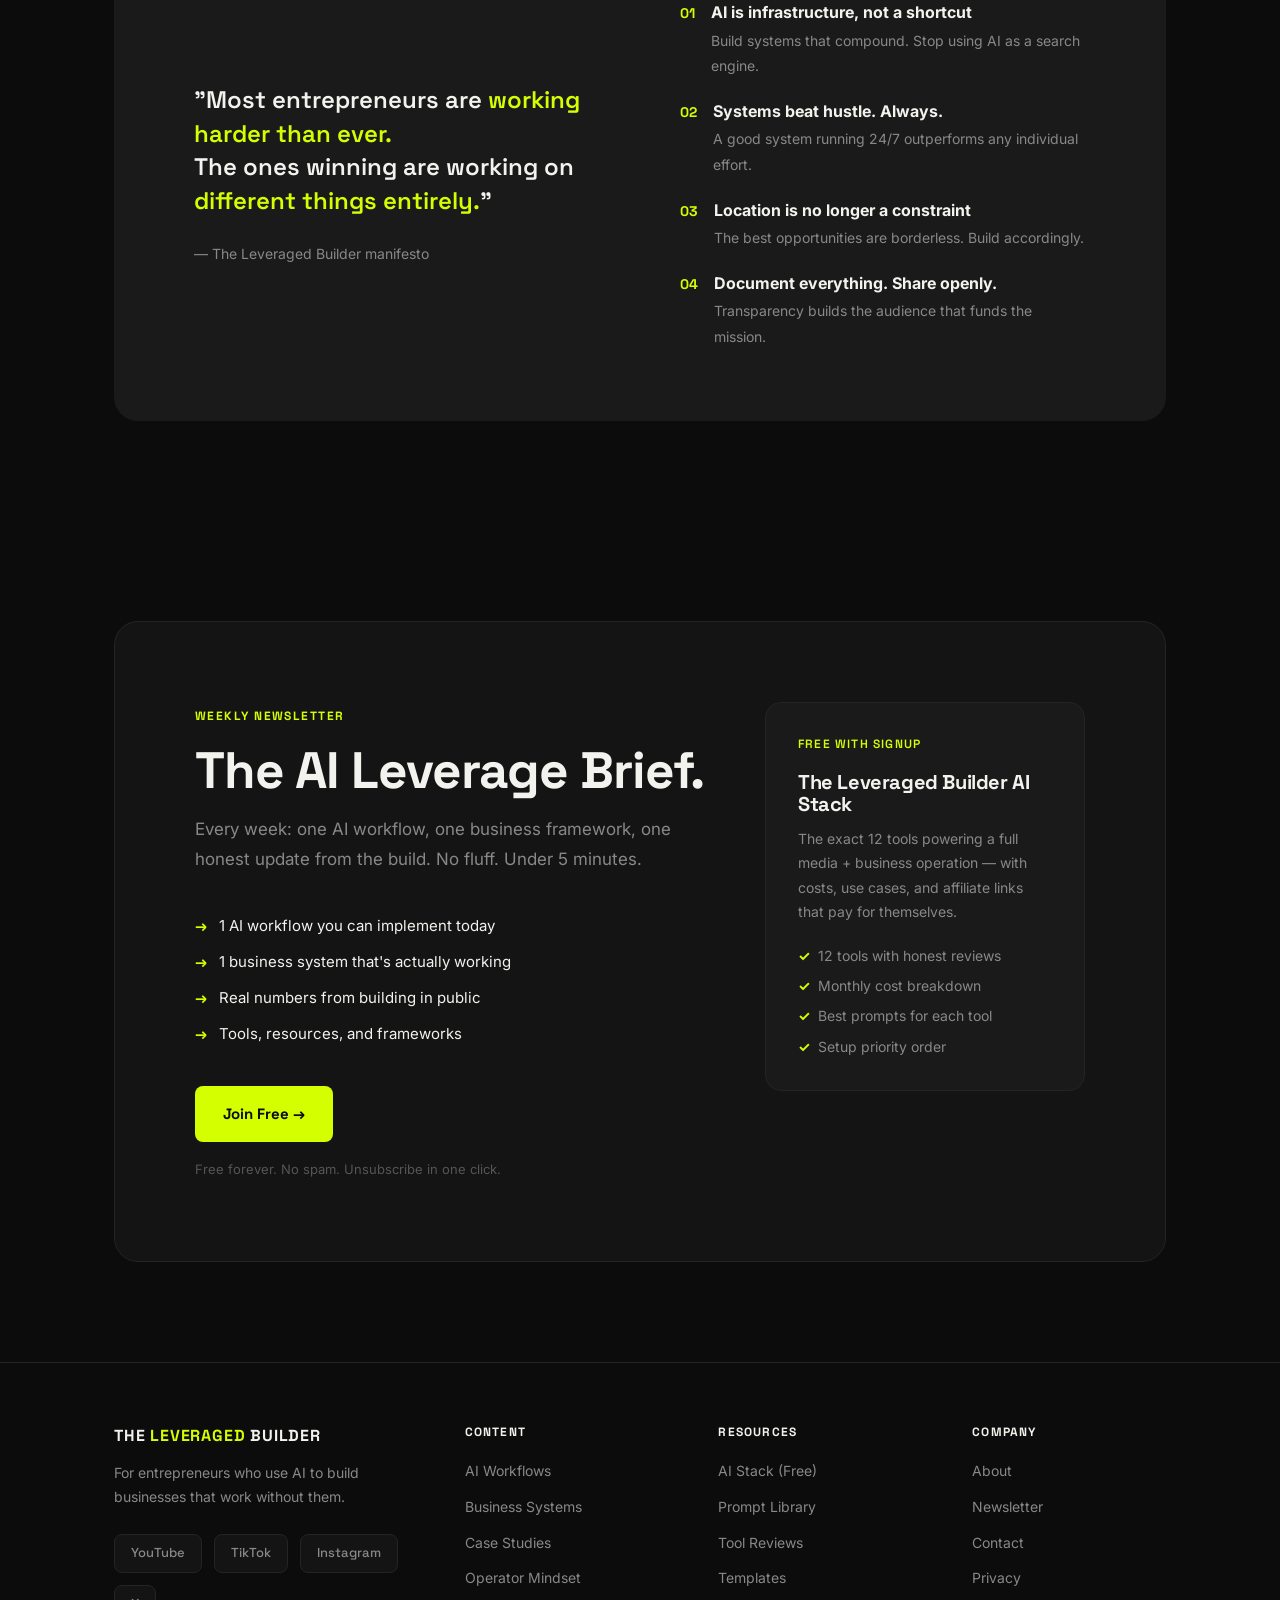
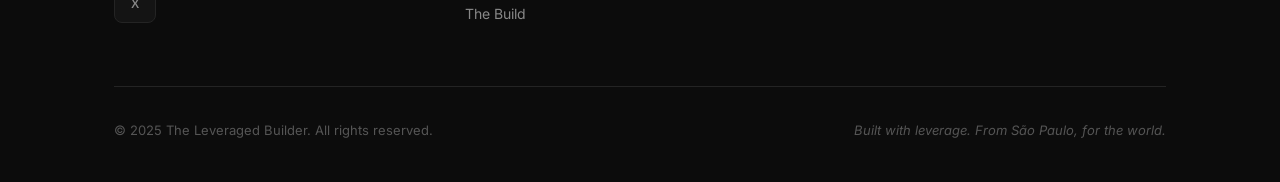
==== commit 4d115684: "Replace all newsletter forms with direct Beehiiv links No more JS, no API calls, no redirects. Every" ====
--- a/index.html
+++ b/index.html
@@ -49,10 +49,9 @@
         The go-to resource for entrepreneurs who use <strong>AI as leverage</strong>
         to build premium businesses — from anywhere, without a big team.
       </p>
-      <form class="hero__form newsletter-form-js" novalidate>
-        <input type="email" placeholder="Your email address" required />
-        <button type="submit" class="btn btn--primary">Get the Free AI Stack →</button>
-      </form>
+      <div class="hero__form">
+        <a href="https://leveragedbuilder.beehiiv.com/subscribe" target="_blank" class="btn btn--primary">Get the Free AI Stack →</a>
+      </div>
       <p class="hero__micro">Join 1,000+ builders. Free forever. No spam.</p>
 
       <div class="hero__stats">
@@ -238,10 +237,9 @@
               <li>Real numbers from building in public</li>
               <li>Tools, resources, and frameworks</li>
             </ul>
-            <form class="newsletter__form newsletter-form-js" novalidate>
-              <input type="email" placeholder="Enter your email" required />
-              <button type="submit" class="btn btn--primary">Join Free →</button>
-            </form>
+            <div class="newsletter__form">
+              <a href="https://leveragedbuilder.beehiiv.com/subscribe" target="_blank" class="btn btn--primary">Join Free →</a>
+            </div>
             <p class="newsletter__note">Free forever. No spam. Unsubscribe in one click.</p>
           </div>
           <div class="newsletter__gift">
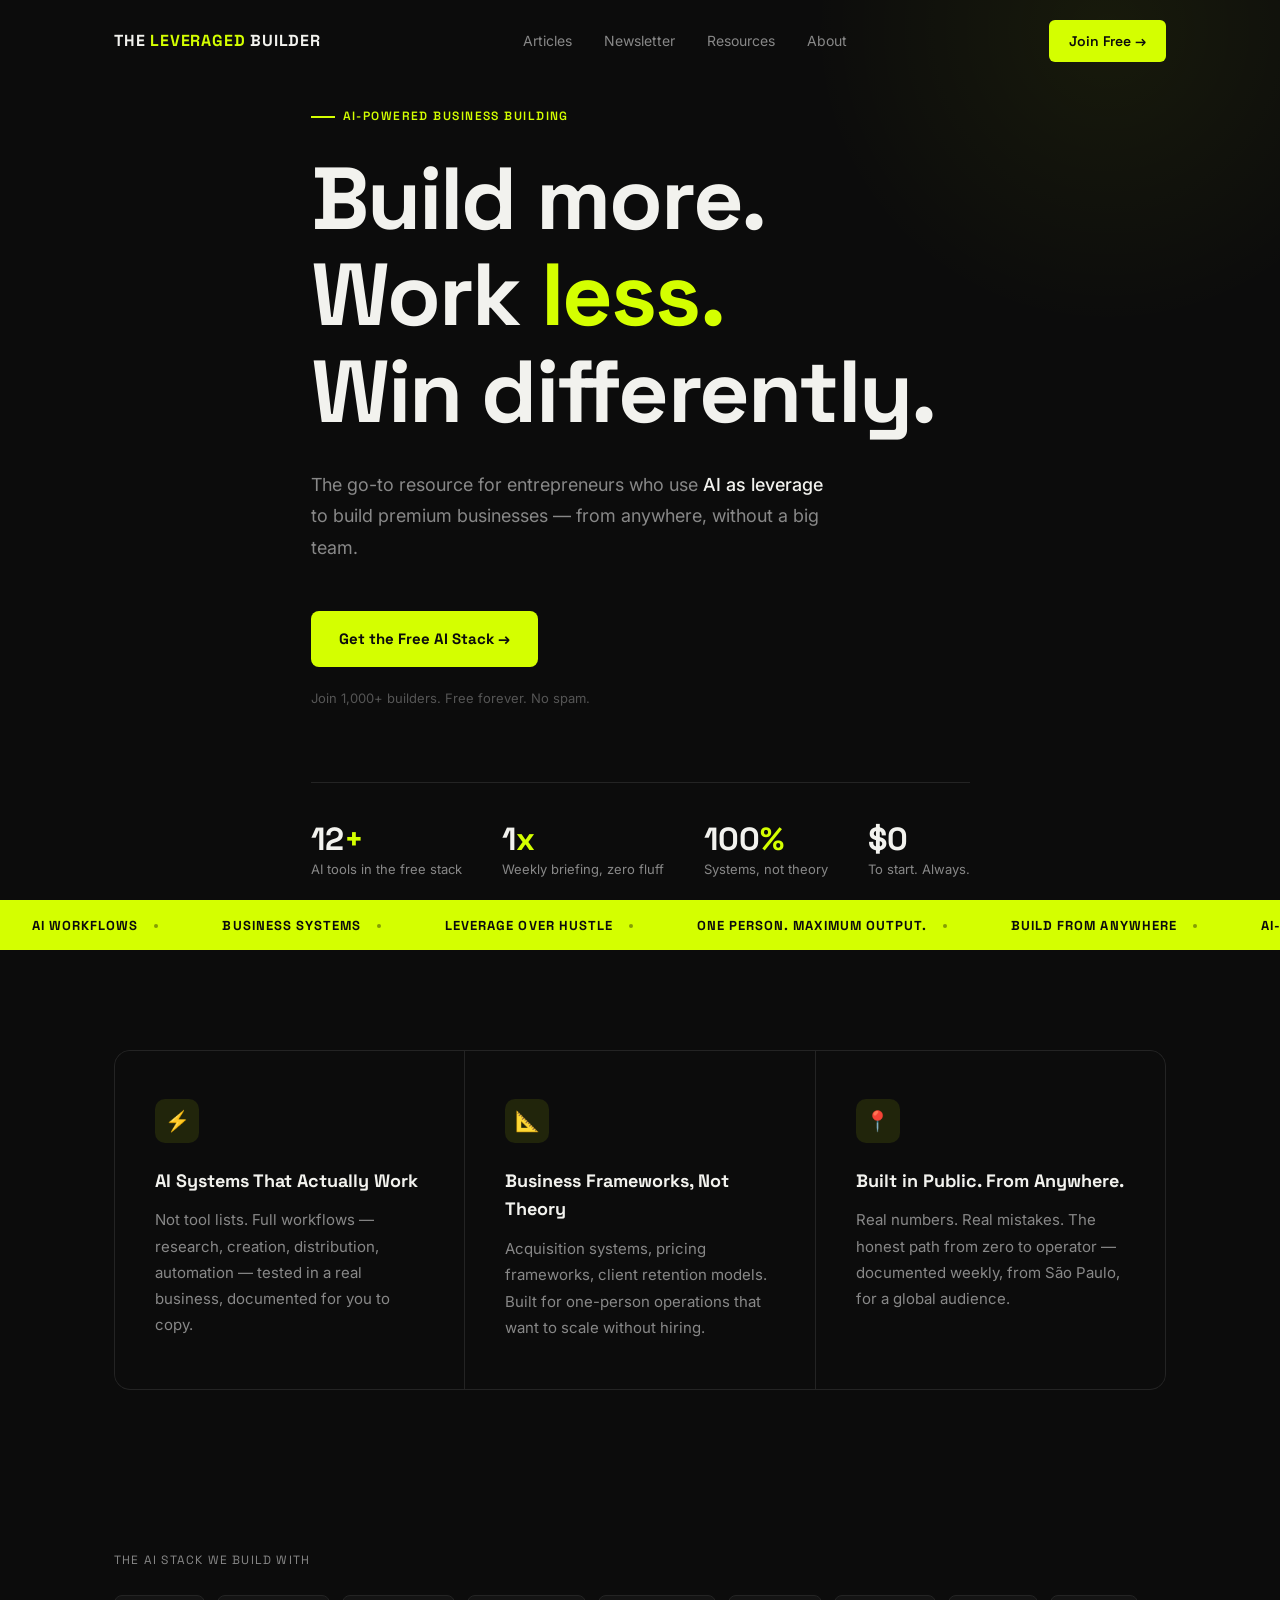
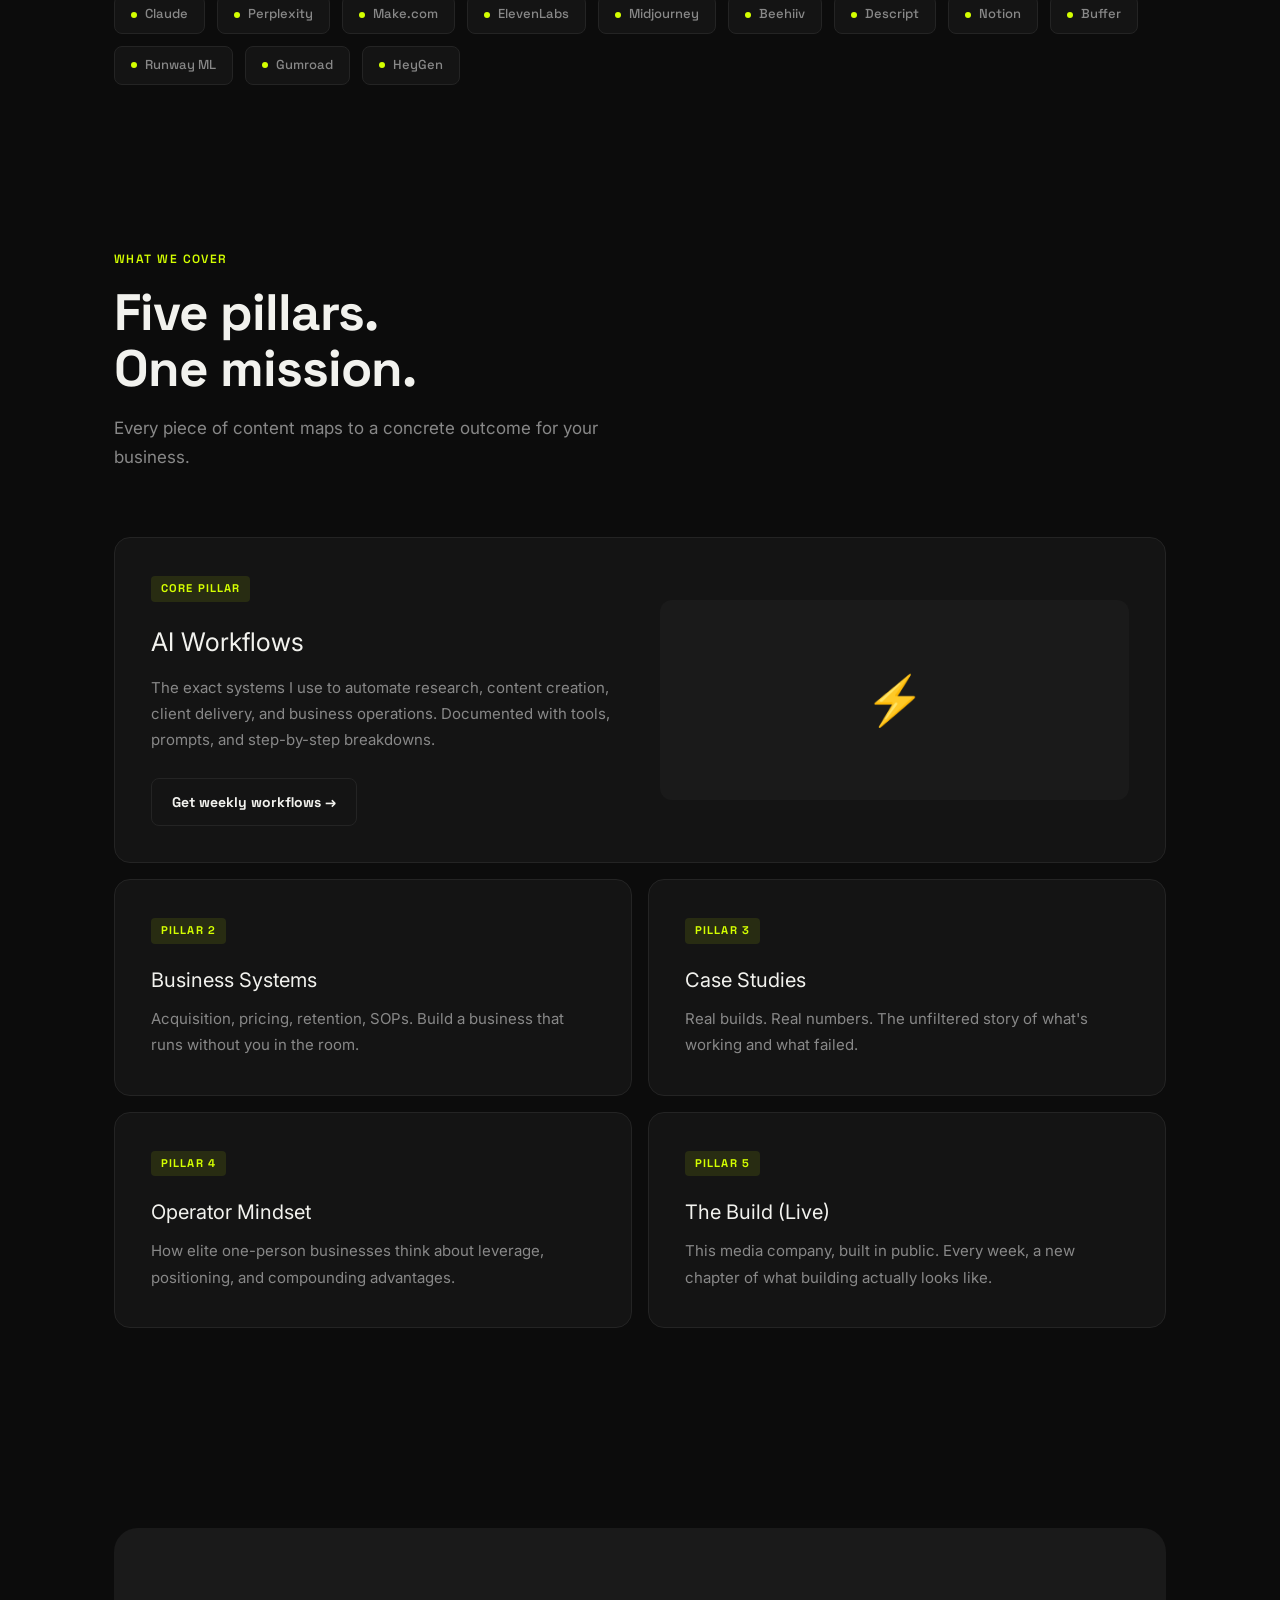
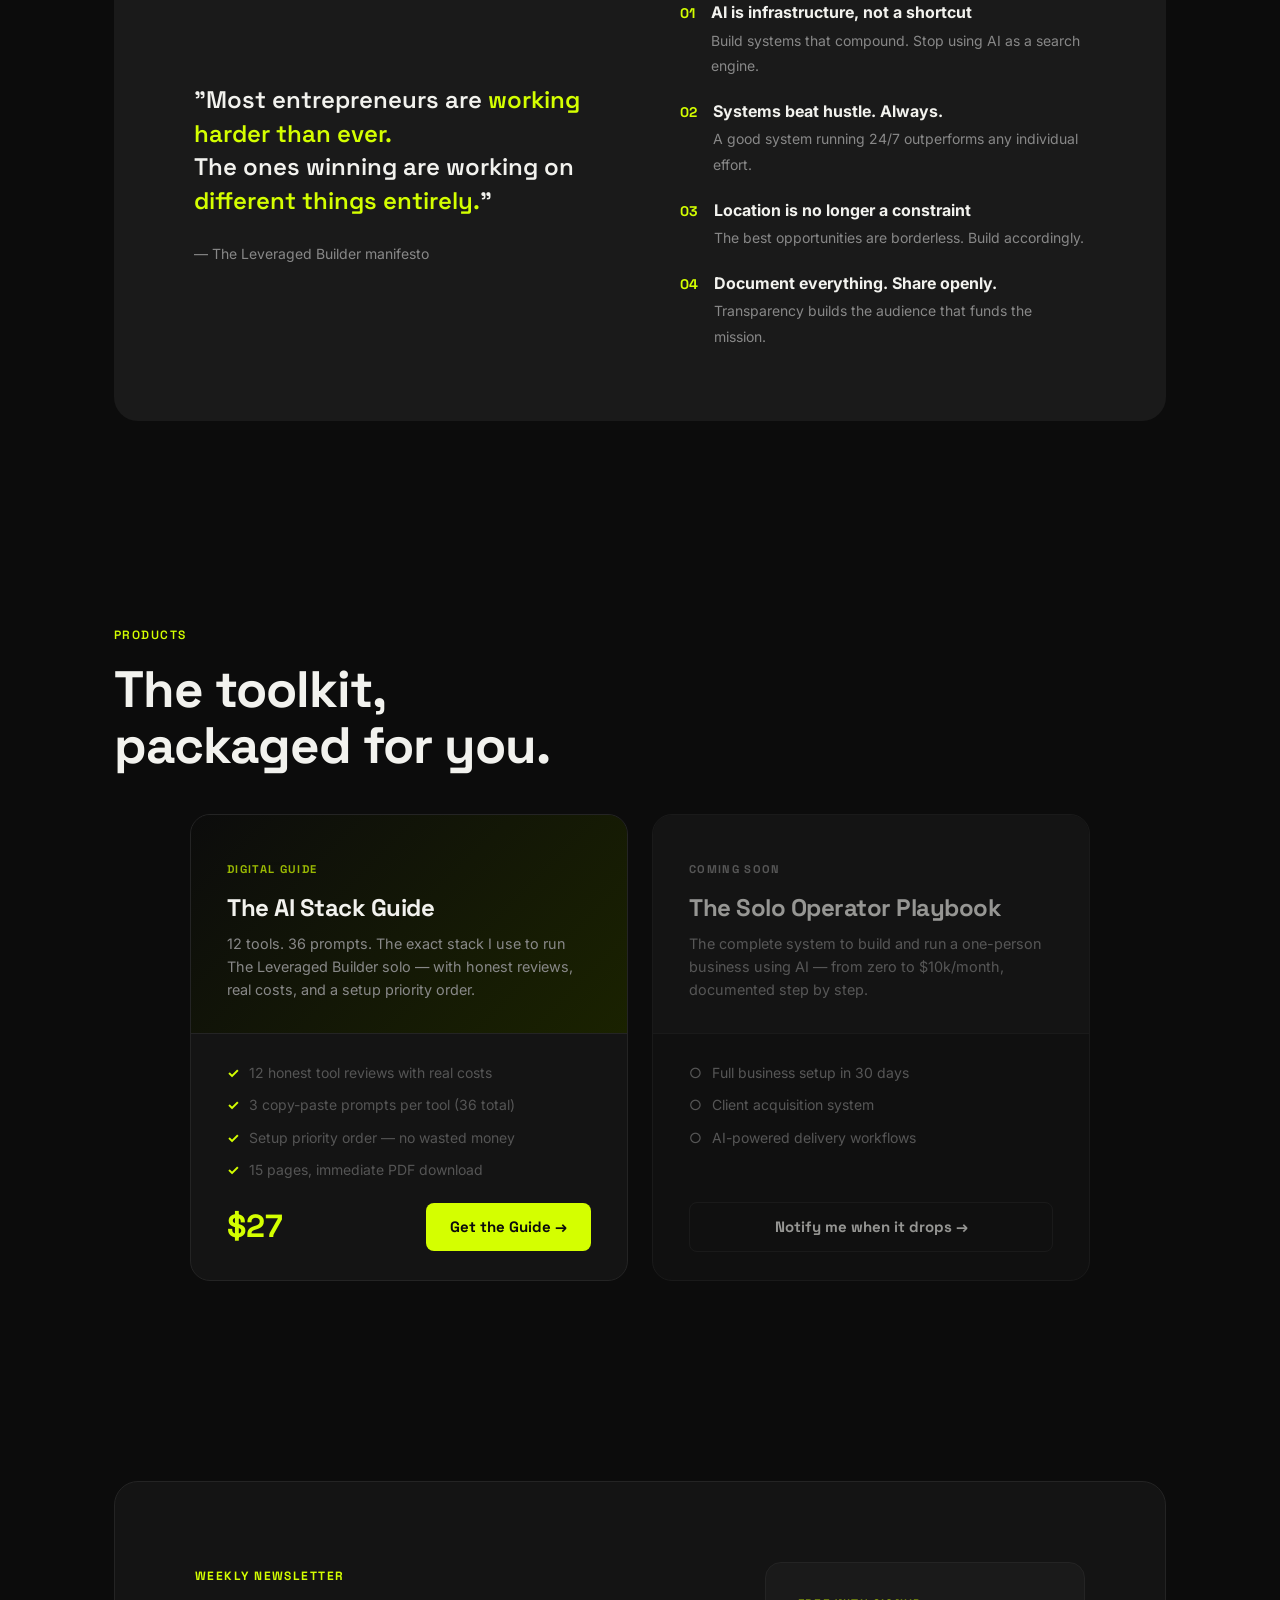
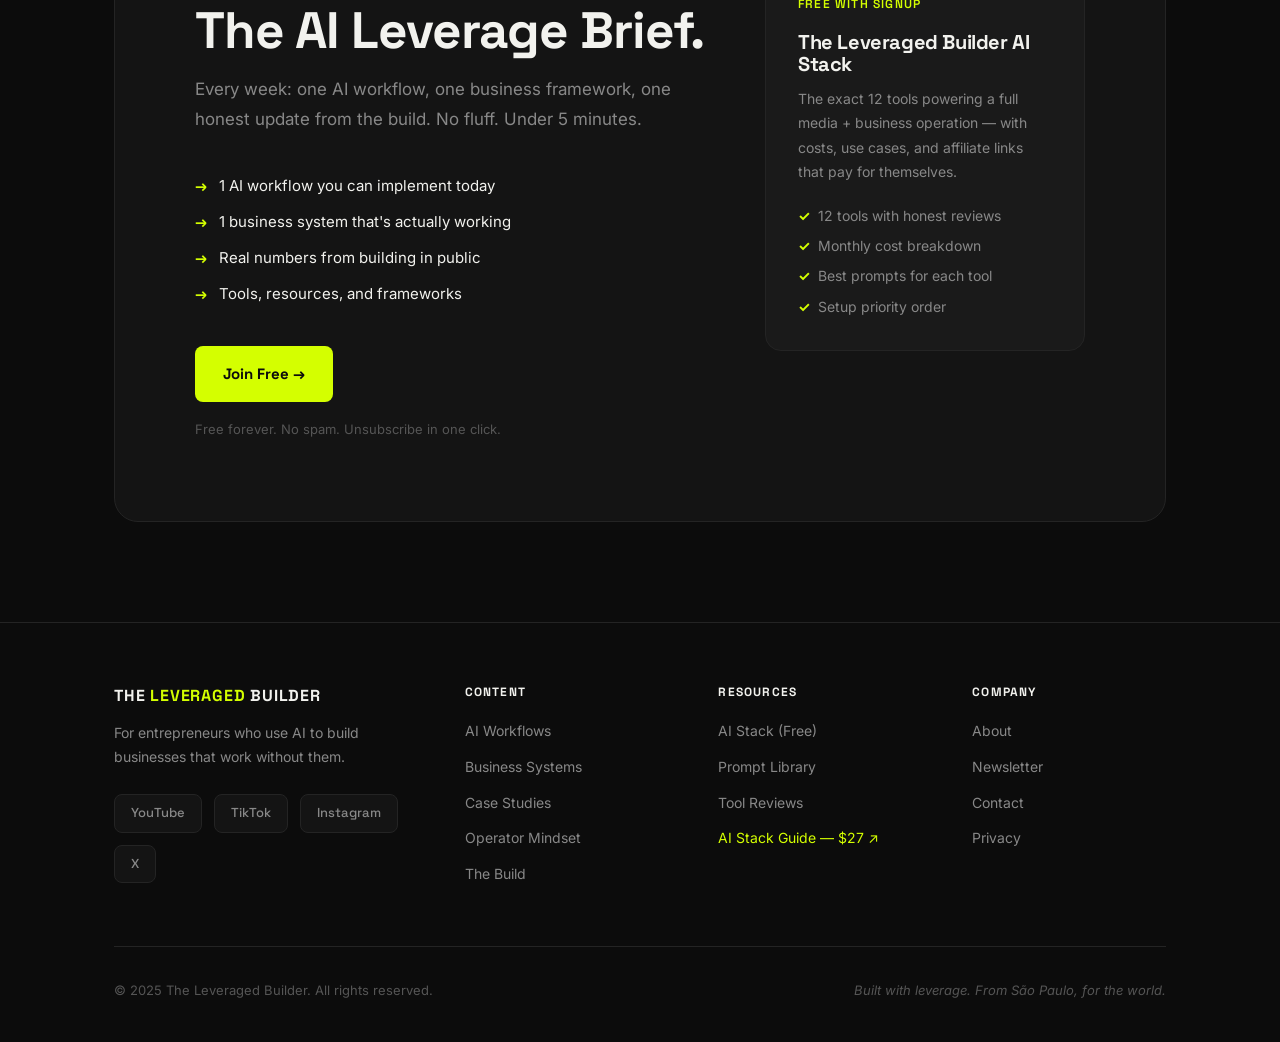
==== commit 1e342b3d: "Add AI Stack Guide product ($27) — Gumroad integration - Add product section on homepage (with comin" ====
--- a/index.html
+++ b/index.html
@@ -222,6 +222,59 @@
     </div>
   </section>
 
+  <!-- ========== PRODUCT ========== -->
+  <section class="section" id="products">
+    <div class="container">
+      <div class="section-header fade-up" style="margin-bottom:40px;">
+        <span class="eyebrow">Products</span>
+        <h2>The toolkit,<br>packaged for you.</h2>
+      </div>
+      <div style="display:grid;grid-template-columns:1fr 1fr;gap:24px;max-width:900px;margin:0 auto;" class="fade-up">
+
+        <!-- Product card -->
+        <div style="background:var(--card);border:1px solid var(--border);border-radius:20px;overflow:hidden;display:flex;flex-direction:column;">
+          <div style="background:linear-gradient(135deg,#0C0C0C 0%,#1A2200 100%);padding:40px 36px 32px;border-bottom:1px solid var(--border);">
+            <span style="display:inline-block;font-family:var(--font-display);font-size:0.7rem;font-weight:700;letter-spacing:0.12em;text-transform:uppercase;color:var(--yellow);opacity:0.7;margin-bottom:16px;">Digital Guide</span>
+            <h3 style="font-size:1.5rem;color:var(--white);margin-bottom:10px;">The AI Stack Guide</h3>
+            <p style="color:var(--gray);font-size:0.9rem;line-height:1.6;">12 tools. 36 prompts. The exact stack I use to run The Leveraged Builder solo — with honest reviews, real costs, and a setup priority order.</p>
+          </div>
+          <div style="padding:28px 36px;flex:1;display:flex;flex-direction:column;gap:20px;">
+            <ul style="list-style:none;padding:0;margin:0;display:flex;flex-direction:column;gap:10px;">
+              <li style="display:flex;align-items:center;gap:10px;font-size:0.875rem;color:var(--gray-light);"><span style="color:var(--yellow);font-weight:700;">✓</span> 12 honest tool reviews with real costs</li>
+              <li style="display:flex;align-items:center;gap:10px;font-size:0.875rem;color:var(--gray-light);"><span style="color:var(--yellow);font-weight:700;">✓</span> 3 copy-paste prompts per tool (36 total)</li>
+              <li style="display:flex;align-items:center;gap:10px;font-size:0.875rem;color:var(--gray-light);"><span style="color:var(--yellow);font-weight:700;">✓</span> Setup priority order — no wasted money</li>
+              <li style="display:flex;align-items:center;gap:10px;font-size:0.875rem;color:var(--gray-light);"><span style="color:var(--yellow);font-weight:700;">✓</span> 15 pages, immediate PDF download</li>
+            </ul>
+            <div style="margin-top:auto;display:flex;align-items:center;justify-content:space-between;">
+              <div style="font-family:var(--font-display);font-size:2rem;font-weight:900;color:var(--yellow);">$27</div>
+              <a href="https://3120735091064.gumroad.com/l/bgofur" target="_blank" class="btn btn--primary" style="padding:12px 24px;">Get the Guide →</a>
+            </div>
+          </div>
+        </div>
+
+        <!-- Coming soon card -->
+        <div style="background:var(--card);border:1px solid var(--border);border-radius:20px;overflow:hidden;display:flex;flex-direction:column;opacity:0.6;">
+          <div style="background:var(--steel);padding:40px 36px 32px;border-bottom:1px solid var(--border);">
+            <span style="display:inline-block;font-family:var(--font-display);font-size:0.7rem;font-weight:700;letter-spacing:0.12em;text-transform:uppercase;color:var(--gray);margin-bottom:16px;">Coming Soon</span>
+            <h3 style="font-size:1.5rem;color:var(--white);margin-bottom:10px;">The Solo Operator Playbook</h3>
+            <p style="color:var(--gray);font-size:0.9rem;line-height:1.6;">The complete system to build and run a one-person business using AI — from zero to $10k/month, documented step by step.</p>
+          </div>
+          <div style="padding:28px 36px;flex:1;display:flex;flex-direction:column;gap:20px;">
+            <ul style="list-style:none;padding:0;margin:0;display:flex;flex-direction:column;gap:10px;">
+              <li style="display:flex;align-items:center;gap:10px;font-size:0.875rem;color:var(--gray);"><span style="color:var(--gray);">○</span> Full business setup in 30 days</li>
+              <li style="display:flex;align-items:center;gap:10px;font-size:0.875rem;color:var(--gray);"><span style="color:var(--gray);">○</span> Client acquisition system</li>
+              <li style="display:flex;align-items:center;gap:10px;font-size:0.875rem;color:var(--gray);"><span style="color:var(--gray);">○</span> AI-powered delivery workflows</li>
+            </ul>
+            <div style="margin-top:auto;">
+              <a href="https://leveragedbuilder.beehiiv.com/subscribe" target="_blank" class="btn btn--outline" style="width:100%;text-align:center;display:block;padding:12px;">Notify me when it drops →</a>
+            </div>
+          </div>
+        </div>
+
+      </div>
+    </div>
+  </section>
+
   <!-- ========== NEWSLETTER ========== -->
   <section class="section" id="newsletter">
     <div class="container">
@@ -288,7 +341,7 @@
             <li><a href="resources.html">AI Stack (Free)</a></li>
             <li><a href="resources.html">Prompt Library</a></li>
             <li><a href="resources.html">Tool Reviews</a></li>
-            <li><a href="resources.html">Templates</a></li>
+            <li><a href="https://3120735091064.gumroad.com/l/bgofur" target="_blank" style="color:var(--yellow);">AI Stack Guide — $27 ↗</a></li>
           </ul>
         </div>
         <div>
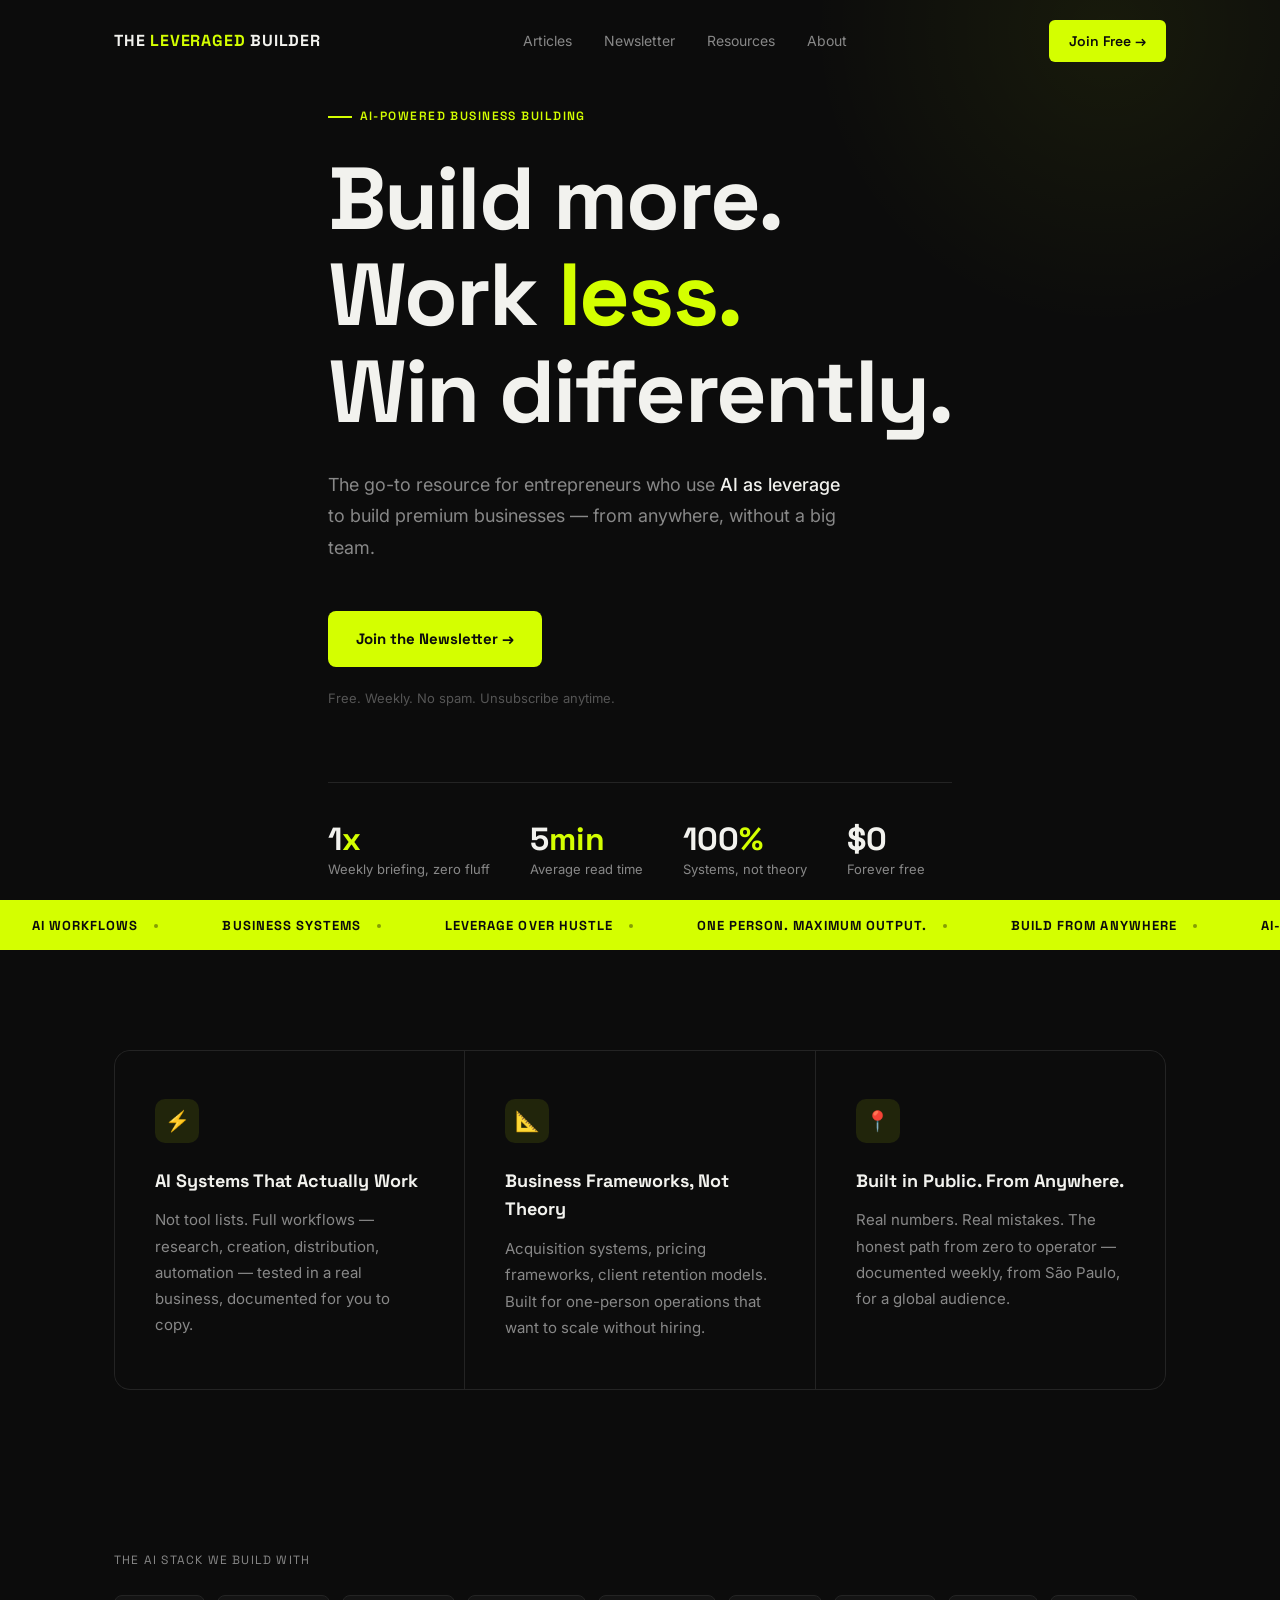
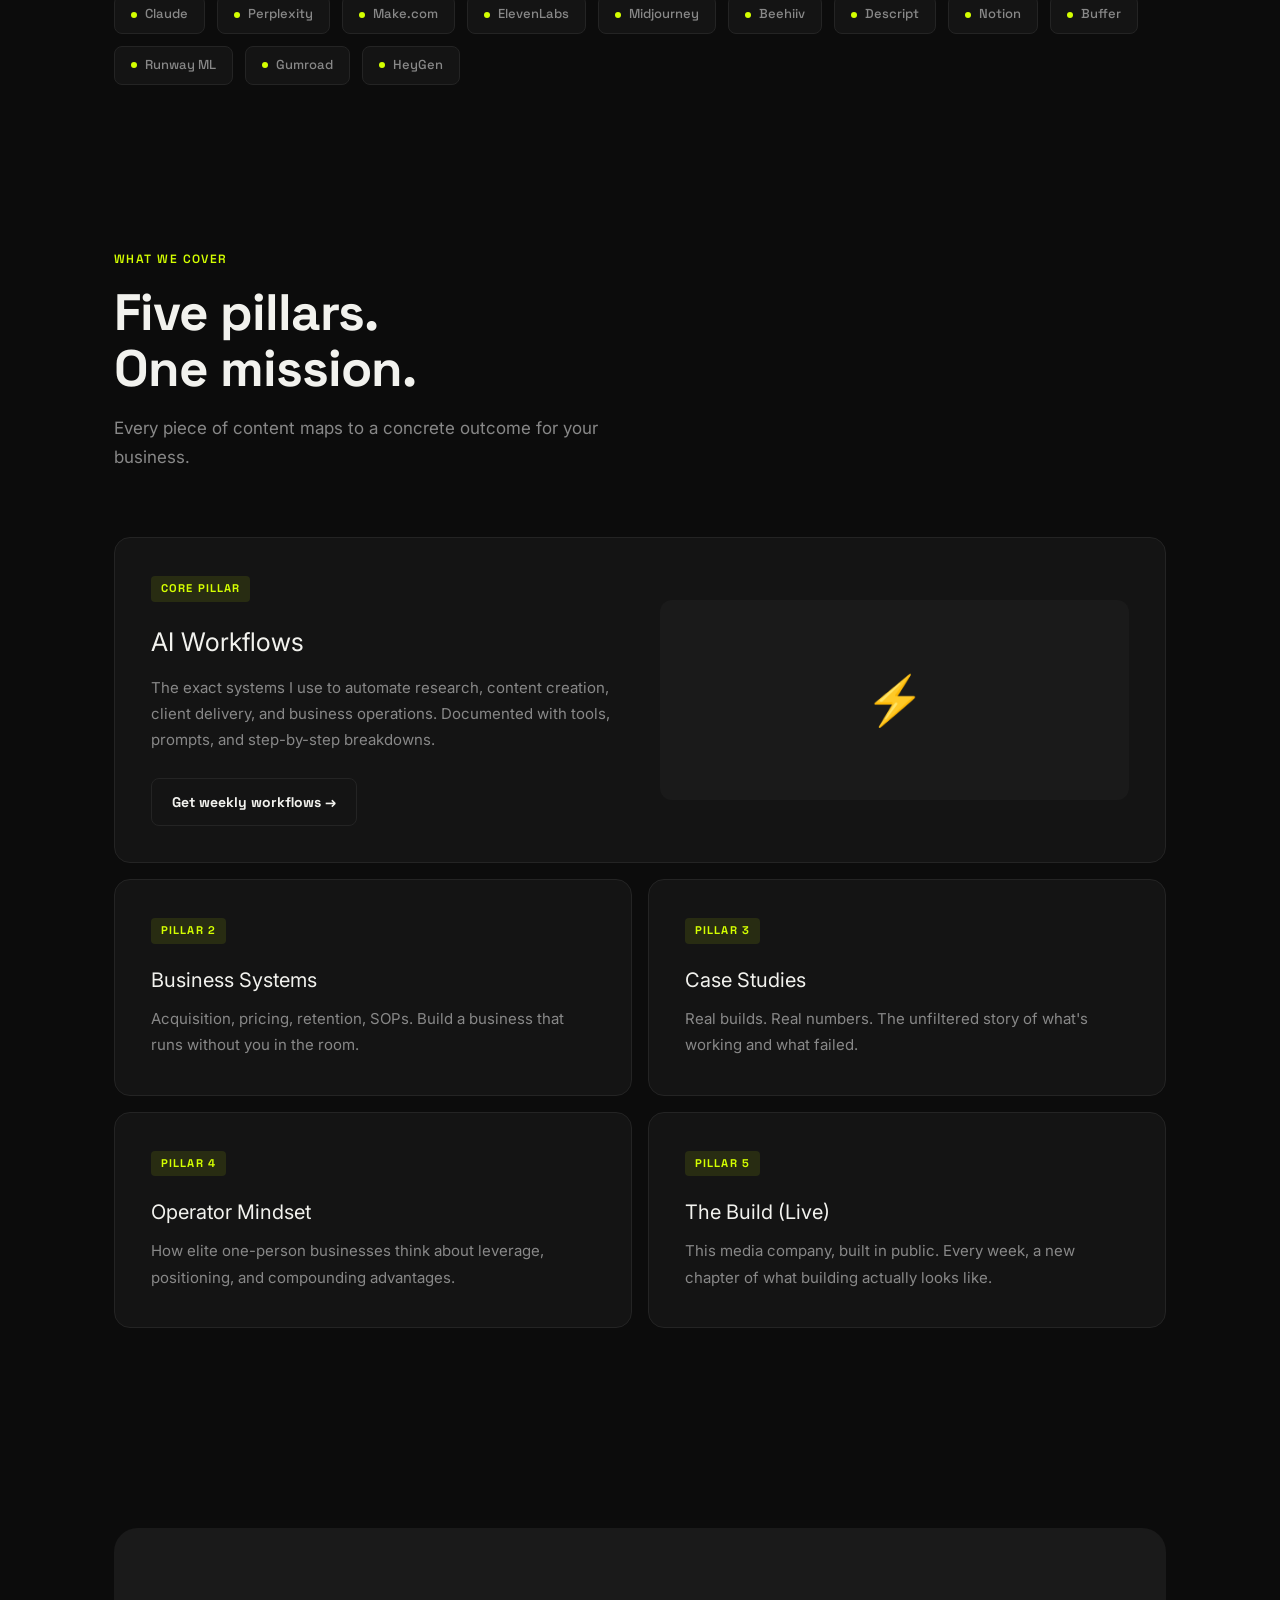
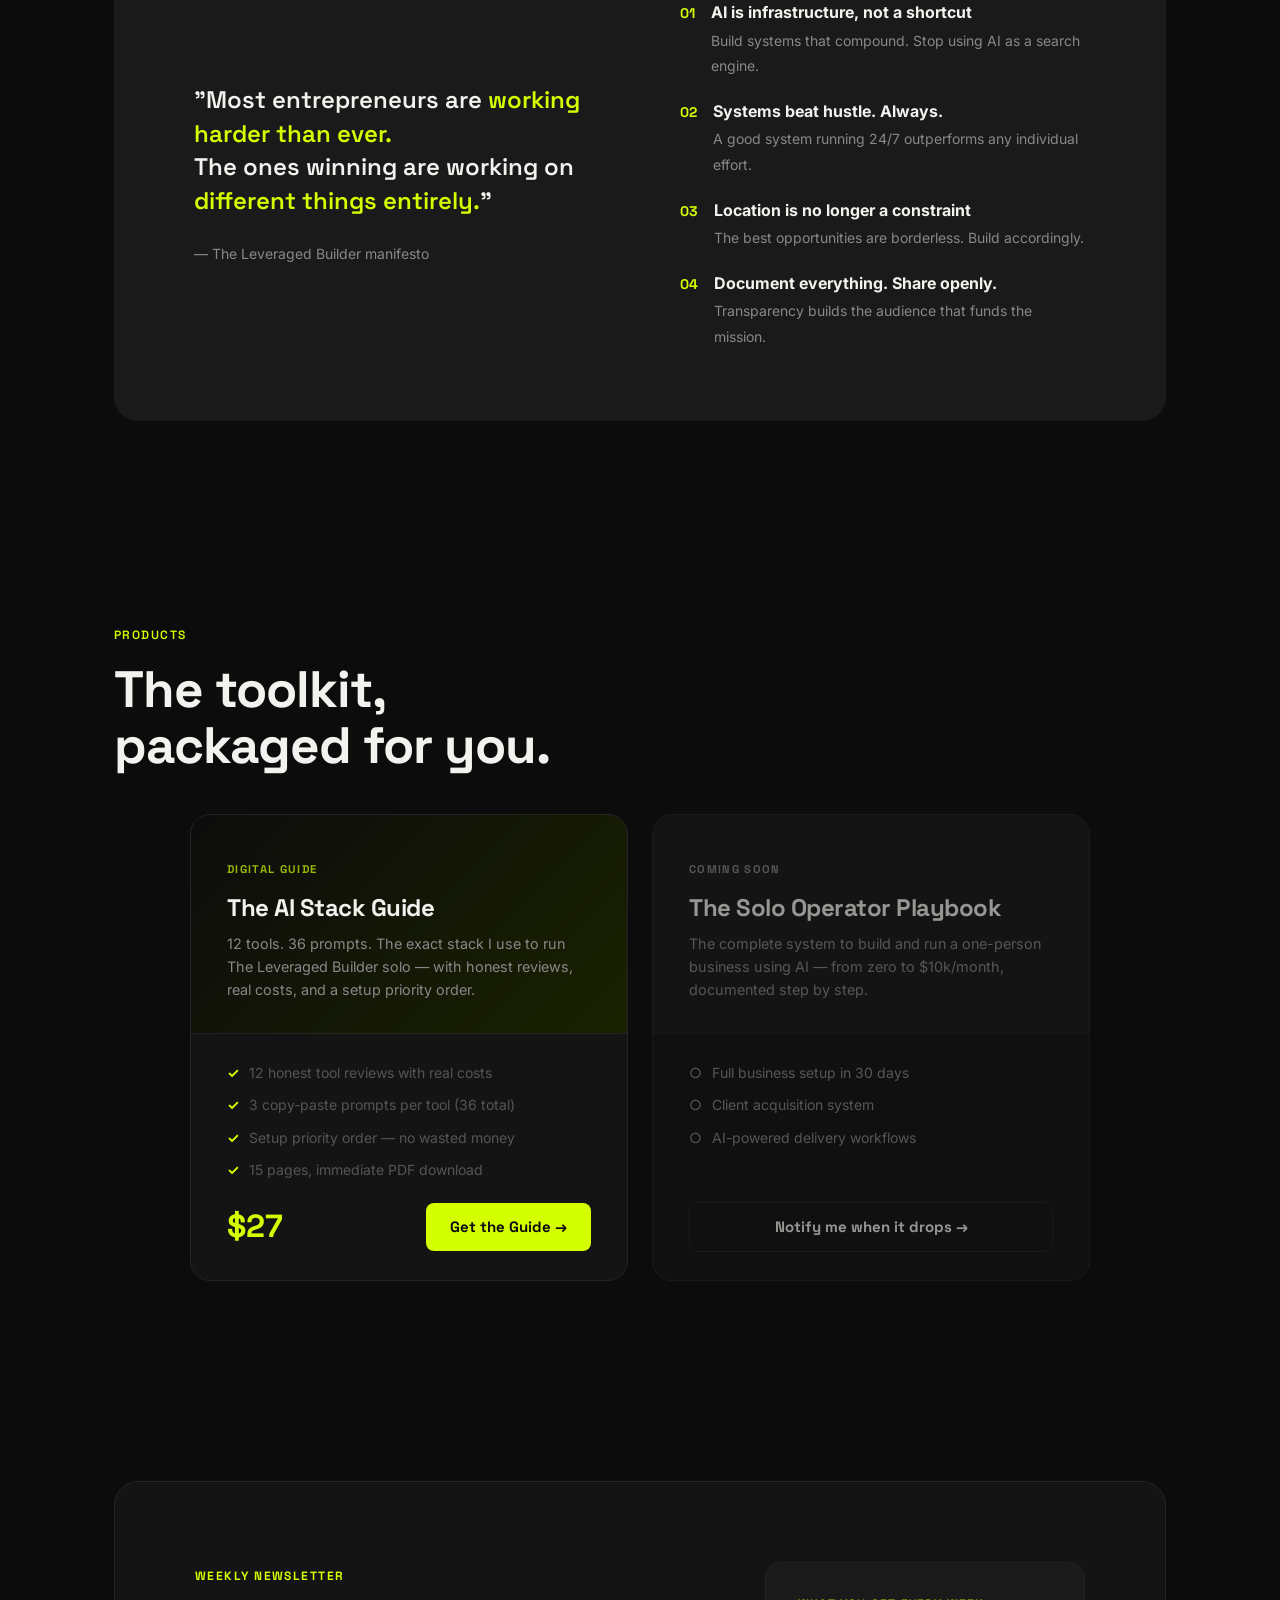
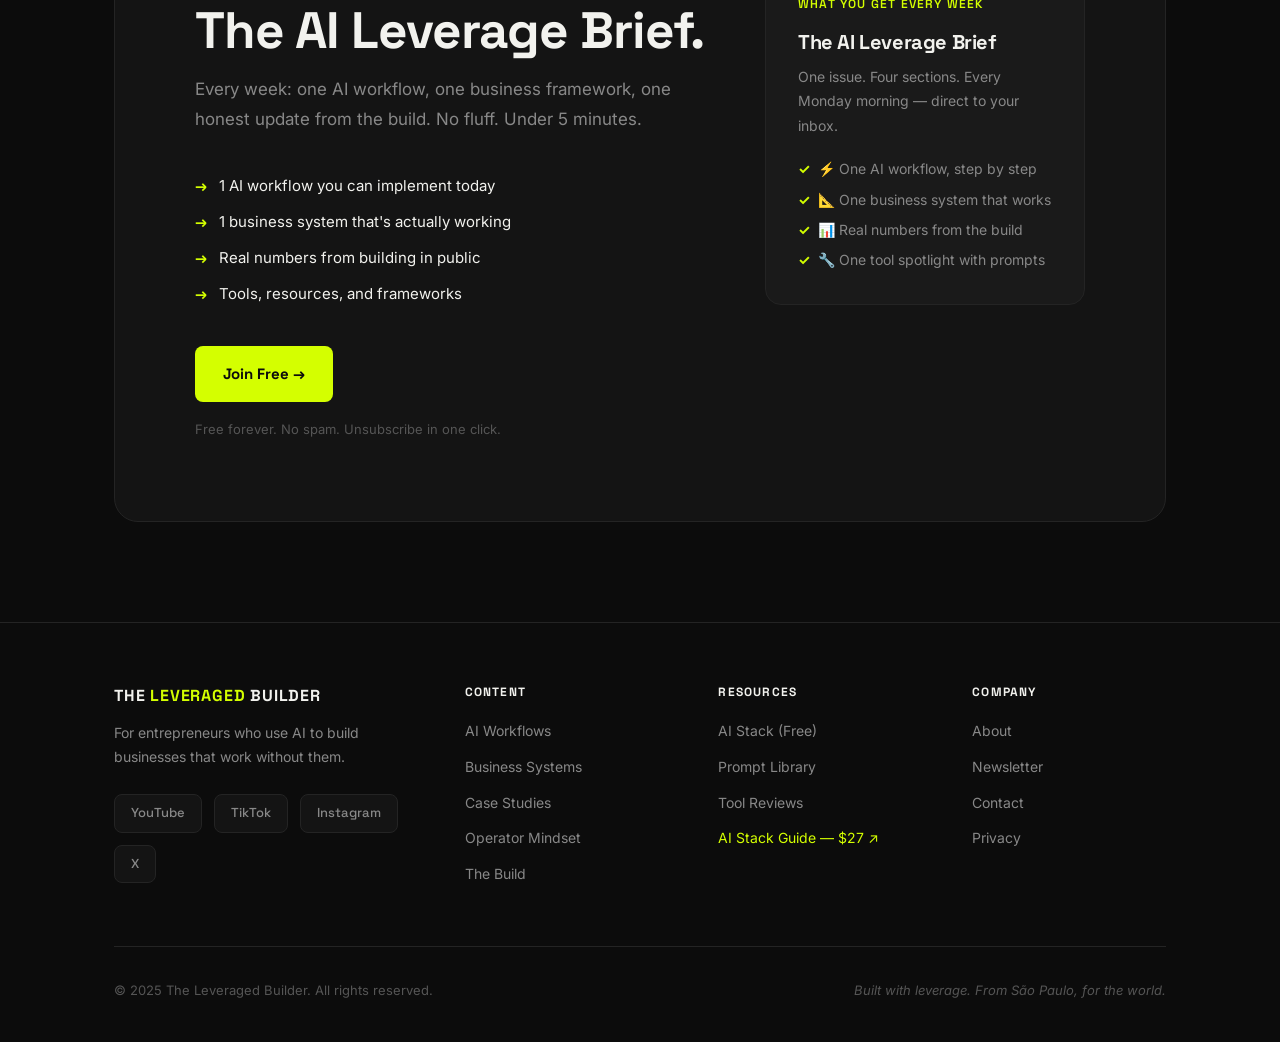
==== commit eede4e3e: "Option B: remove free AI stack from hero, newsletter as standalone offer - Hero CTA: "Join the Newsl" ====
--- a/index.html
+++ b/index.html
@@ -50,26 +50,26 @@
         to build premium businesses — from anywhere, without a big team.
       </p>
       <div class="hero__form">
-        <a href="https://leveragedbuilder.beehiiv.com/subscribe" target="_blank" class="btn btn--primary">Get the Free AI Stack →</a>
-      </div>
-      <p class="hero__micro">Join 1,000+ builders. Free forever. No spam.</p>
+        <a href="https://leveragedbuilder.beehiiv.com/subscribe" target="_blank" class="btn btn--primary">Join the Newsletter →</a>
+      </div>
+      <p class="hero__micro">Free. Weekly. No spam. Unsubscribe anytime.</p>
 
       <div class="hero__stats">
-        <div>
-          <div class="stat__number">12<span>+</span></div>
-          <div class="stat__label">AI tools in the free stack</div>
-        </div>
         <div>
           <div class="stat__number">1<span>x</span></div>
           <div class="stat__label">Weekly briefing, zero fluff</div>
         </div>
         <div>
+          <div class="stat__number">5<span>min</span></div>
+          <div class="stat__label">Average read time</div>
+        </div>
+        <div>
           <div class="stat__number">100<span>%</span></div>
           <div class="stat__label">Systems, not theory</div>
         </div>
         <div>
           <div class="stat__number">$0</div>
-          <div class="stat__label">To start. Always.</div>
+          <div class="stat__label">Forever free</div>
         </div>
       </div>
     </div>
@@ -296,14 +296,14 @@
             <p class="newsletter__note">Free forever. No spam. Unsubscribe in one click.</p>
           </div>
           <div class="newsletter__gift">
-            <div class="newsletter__gift-label">Free with signup</div>
-            <h3>The Leveraged Builder AI Stack</h3>
-            <p>The exact 12 tools powering a full media + business operation — with costs, use cases, and affiliate links that pay for themselves.</p>
+            <div class="newsletter__gift-label">What you get every week</div>
+            <h3>The AI Leverage Brief</h3>
+            <p>One issue. Four sections. Every Monday morning — direct to your inbox.</p>
             <ul class="gift__items">
-              <li>12 tools with honest reviews</li>
-              <li>Monthly cost breakdown</li>
-              <li>Best prompts for each tool</li>
-              <li>Setup priority order</li>
+              <li>⚡ One AI workflow, step by step</li>
+              <li>📐 One business system that works</li>
+              <li>📊 Real numbers from the build</li>
+              <li>🔧 One tool spotlight with prompts</li>
             </ul>
           </div>
         </div>
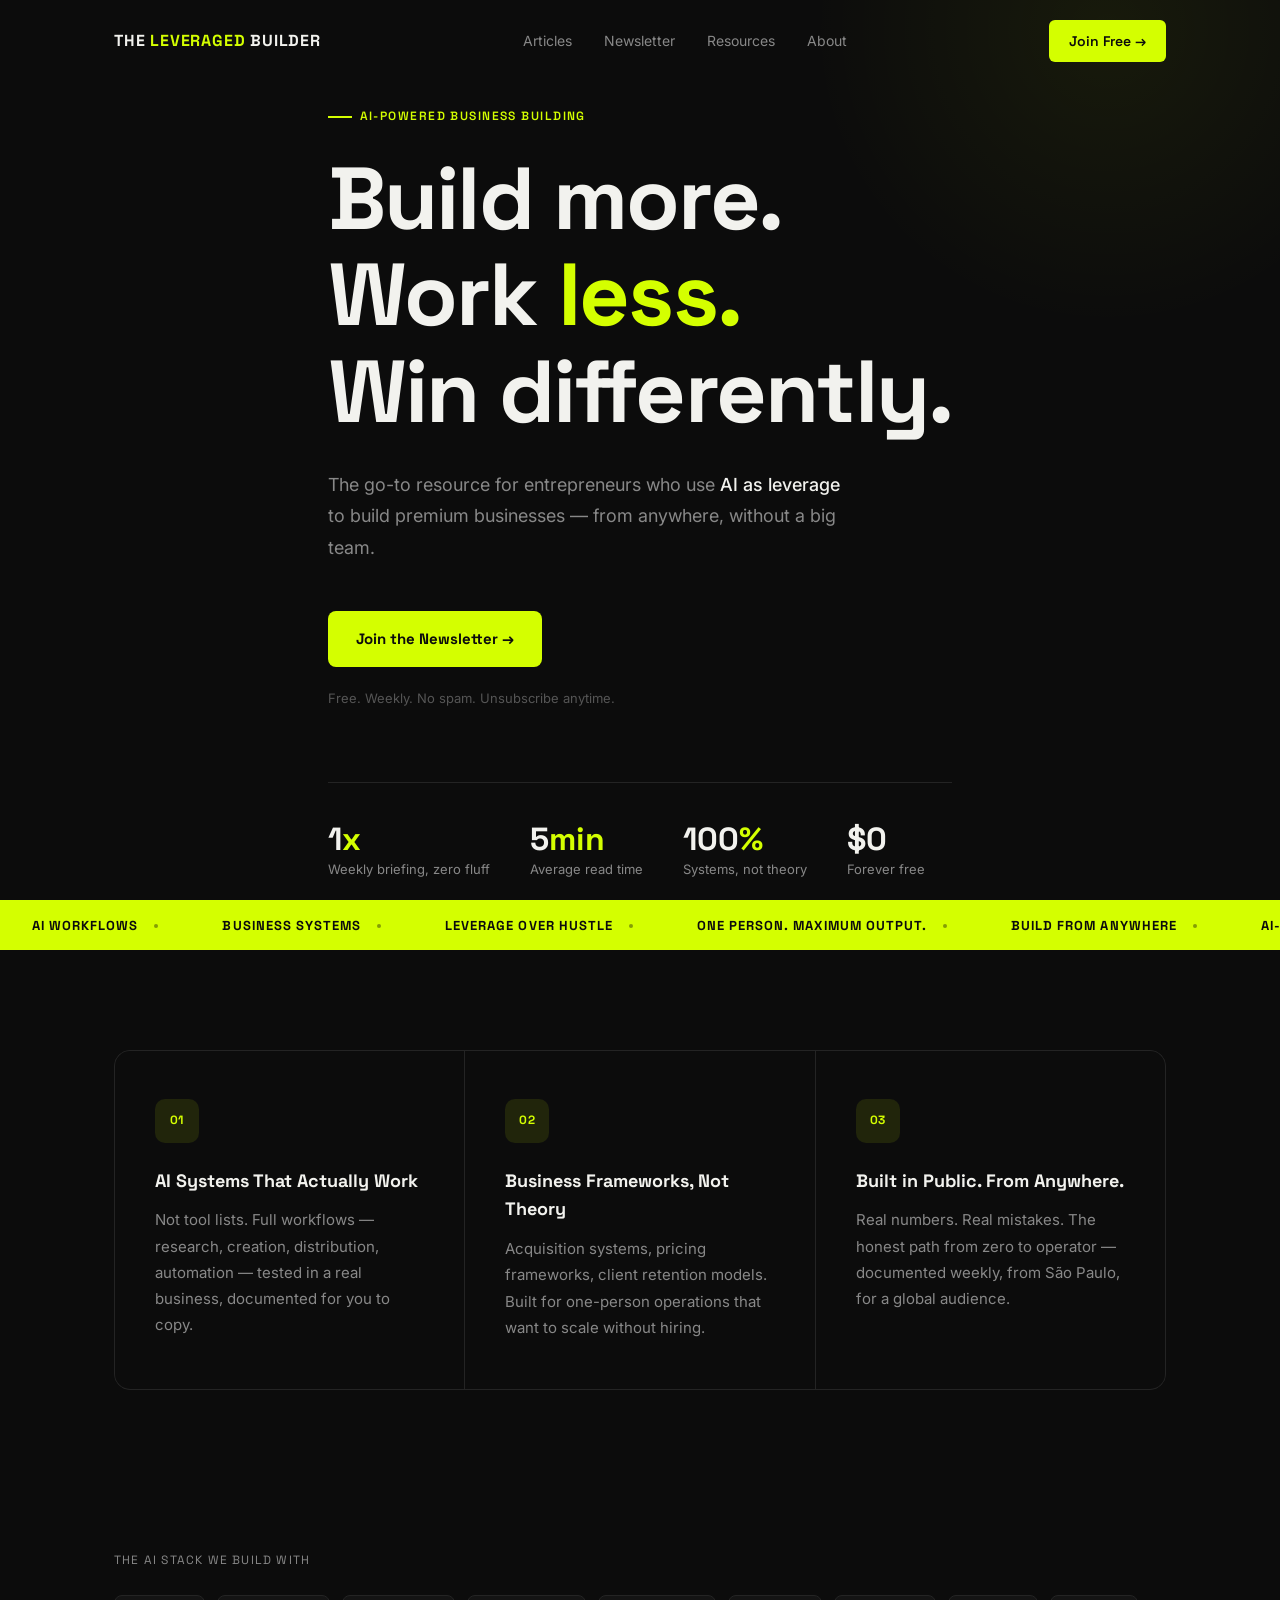
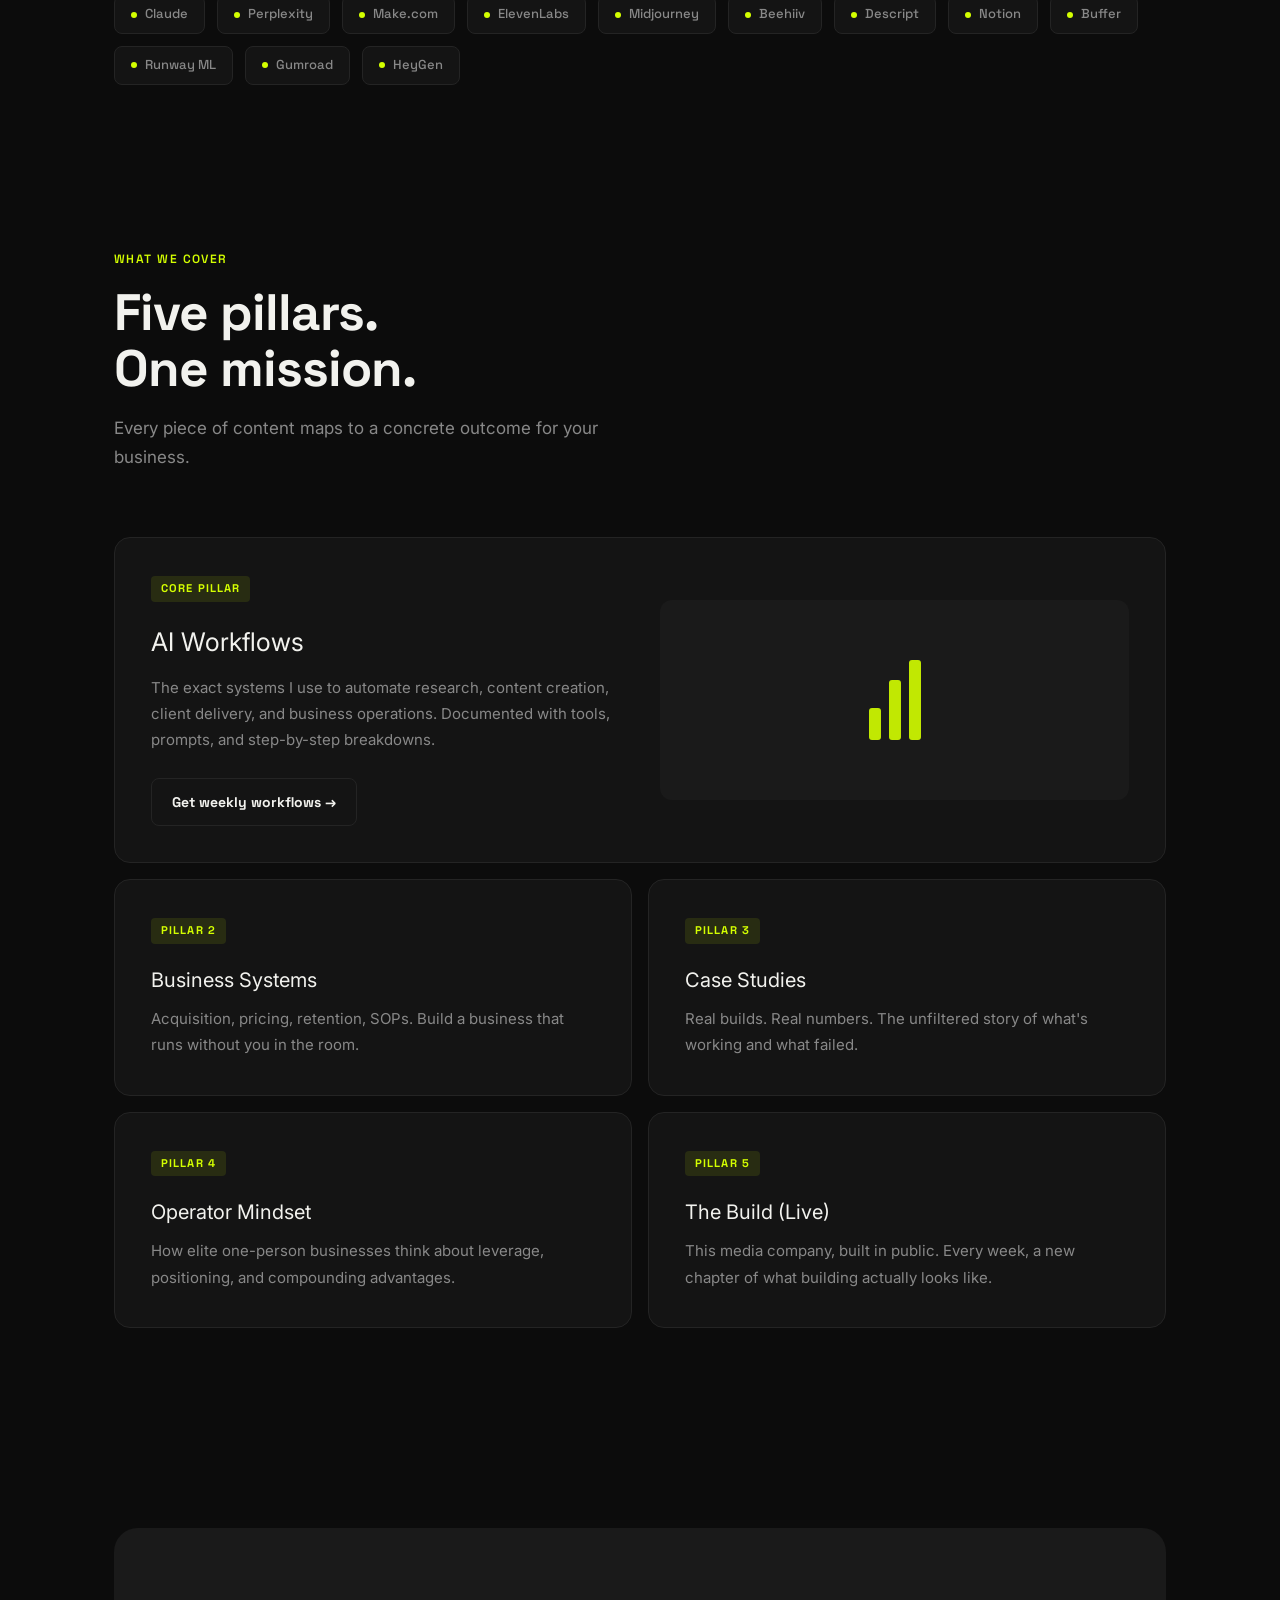
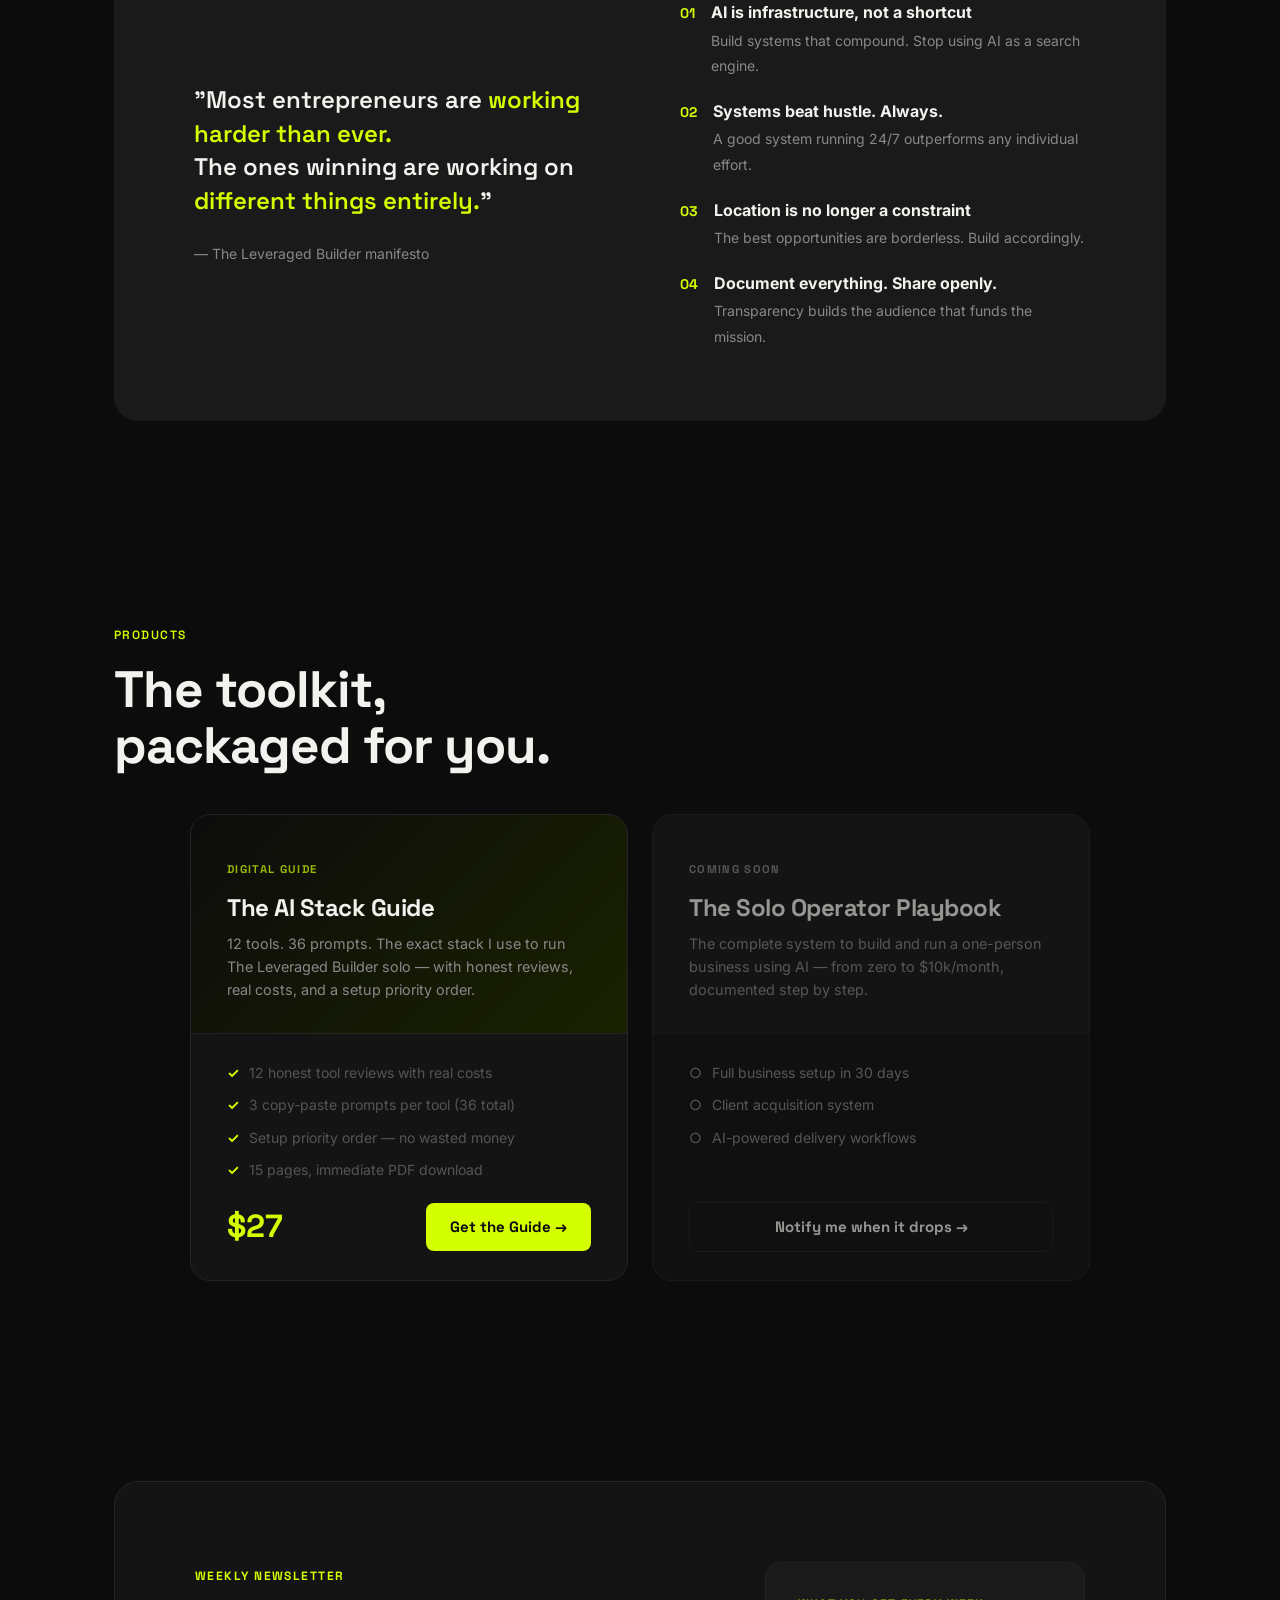
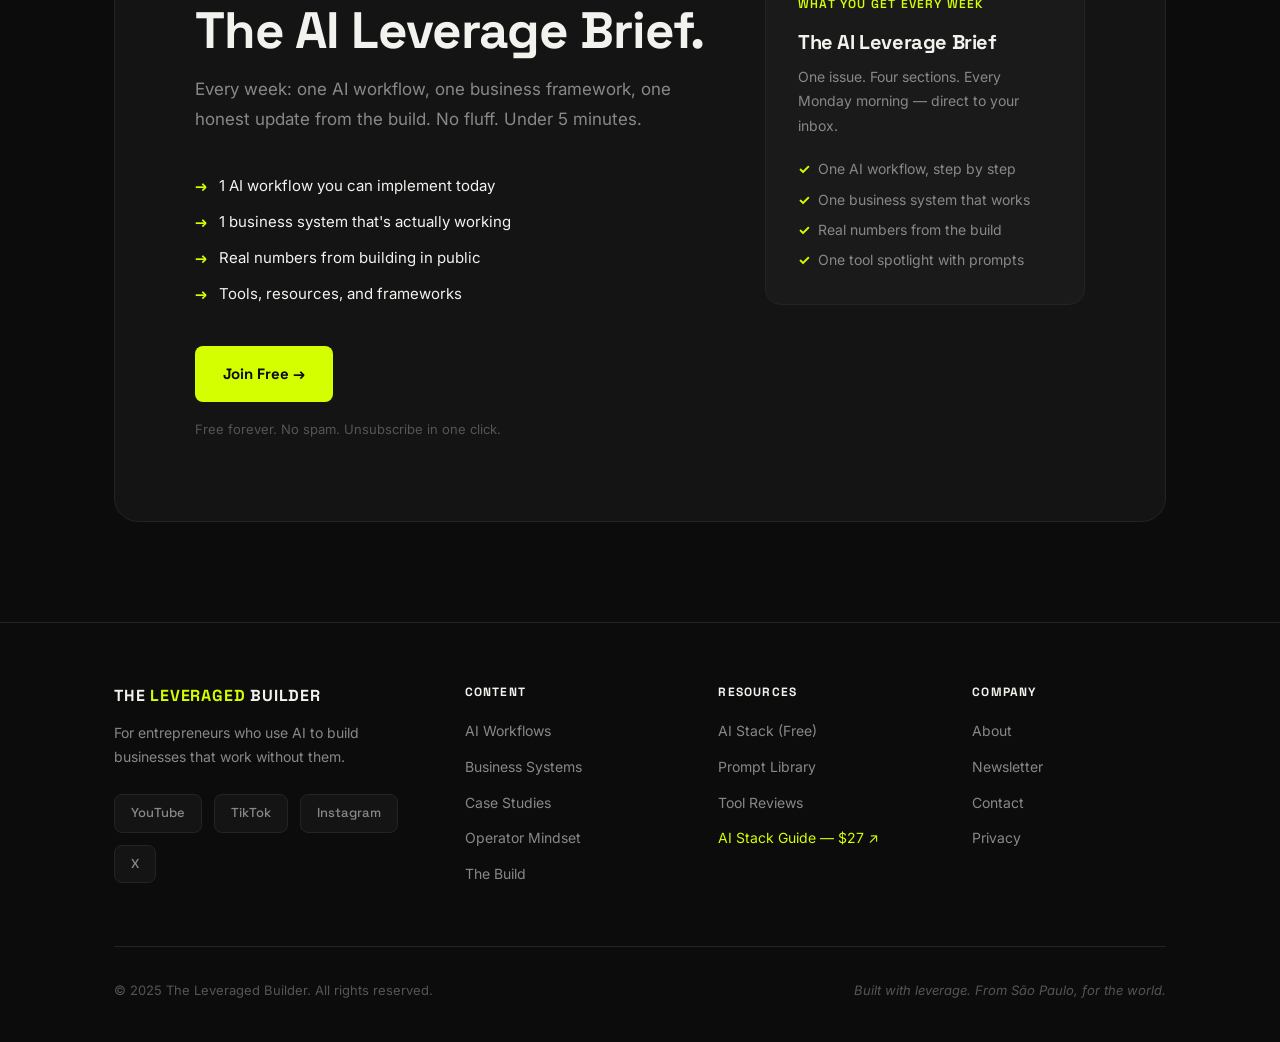
==== commit d487b851: "Remove all emoji icons, clean design + full mobile responsive - Replace emoji prop icons with clean " ====
--- a/index.html
+++ b/index.html
@@ -94,17 +94,17 @@
     <div class="container">
       <div class="props__grid">
         <div class="prop fade-up">
-          <div class="prop__icon">⚡</div>
+          <div class="prop__icon"><span class="prop__num">01</span></div>
           <div class="prop__title">AI Systems That Actually Work</div>
           <p class="prop__desc">Not tool lists. Full workflows — research, creation, distribution, automation — tested in a real business, documented for you to copy.</p>
         </div>
         <div class="prop fade-up">
-          <div class="prop__icon">📐</div>
+          <div class="prop__icon"><span class="prop__num">02</span></div>
           <div class="prop__title">Business Frameworks, Not Theory</div>
           <p class="prop__desc">Acquisition systems, pricing frameworks, client retention models. Built for one-person operations that want to scale without hiring.</p>
         </div>
         <div class="prop fade-up">
-          <div class="prop__icon">📍</div>
+          <div class="prop__icon"><span class="prop__num">03</span></div>
           <div class="prop__title">Built in Public. From Anywhere.</div>
           <p class="prop__desc">Real numbers. Real mistakes. The honest path from zero to operator — documented weekly, from São Paulo, for a global audience.</p>
         </div>
@@ -149,7 +149,7 @@
             <p class="pillar__desc" style="margin-top:12px;margin-bottom:24px;">The exact systems I use to automate research, content creation, client delivery, and business operations. Documented with tools, prompts, and step-by-step breakdowns.</p>
             <a href="#newsletter" class="btn btn--outline" style="font-size:0.875rem;padding:12px 20px;">Get weekly workflows →</a>
           </div>
-          <div class="pillar__visual">⚡</div>
+          <div class="pillar__visual"><span class="pillar__visual-bars"><span></span><span></span><span></span></span></div>
         </div>
         <div class="pillar fade-up">
           <div class="pillar__tag">Pillar 2</div>
@@ -229,7 +229,7 @@
         <span class="eyebrow">Products</span>
         <h2>The toolkit,<br>packaged for you.</h2>
       </div>
-      <div style="display:grid;grid-template-columns:1fr 1fr;gap:24px;max-width:900px;margin:0 auto;" class="fade-up">
+      <div class="products__grid fade-up">
 
         <!-- Product card -->
         <div style="background:var(--card);border:1px solid var(--border);border-radius:20px;overflow:hidden;display:flex;flex-direction:column;">
@@ -300,10 +300,10 @@
             <h3>The AI Leverage Brief</h3>
             <p>One issue. Four sections. Every Monday morning — direct to your inbox.</p>
             <ul class="gift__items">
-              <li>⚡ One AI workflow, step by step</li>
-              <li>📐 One business system that works</li>
-              <li>📊 Real numbers from the build</li>
-              <li>🔧 One tool spotlight with prompts</li>
+              <li>One AI workflow, step by step</li>
+              <li>One business system that works</li>
+              <li>Real numbers from the build</li>
+              <li>One tool spotlight with prompts</li>
             </ul>
           </div>
         </div>
--- a/css/style.css
+++ b/css/style.css
@@ -306,7 +306,13 @@
   align-items: center;
   justify-content: center;
   margin-bottom: 24px;
-  font-size: 1.25rem;
+}
+.prop__num {
+  font-family: var(--font-display);
+  font-size: 0.75rem;
+  font-weight: 700;
+  color: var(--yellow);
+  letter-spacing: 0.05em;
 }
 .prop__title {
   font-family: var(--font-display);
@@ -487,8 +493,23 @@
   display: flex;
   align-items: center;
   justify-content: center;
-  font-size: 3rem;
-}
+}
+.pillar__visual-bars {
+  display: flex;
+  gap: 8px;
+  align-items: flex-end;
+  height: 80px;
+}
+.pillar__visual-bars span {
+  display: block;
+  width: 12px;
+  background: var(--yellow);
+  border-radius: 3px;
+  opacity: 0.9;
+}
+.pillar__visual-bars span:nth-child(1) { height: 40%; }
+.pillar__visual-bars span:nth-child(2) { height: 75%; }
+.pillar__visual-bars span:nth-child(3) { height: 100%; }
 
 /* === ABOUT STRIP === */
 .about-strip {
@@ -636,25 +657,66 @@
   font-style: italic;
 }
 
+/* === PRODUCTS GRID === */
+.products__grid {
+  display: grid;
+  grid-template-columns: 1fr 1fr;
+  gap: 24px;
+  max-width: 900px;
+  margin: 0 auto;
+}
+
 /* === RESPONSIVE === */
 @media (max-width: 900px) {
+  .section { padding: 72px 0; }
   .props__grid { grid-template-columns: 1fr; }
   .newsletter-grid { grid-template-columns: 1fr; }
   .newsletter-section { padding: 48px 32px; }
   .about-strip { grid-template-columns: 1fr; gap: 40px; padding: 48px 32px; }
   .pillars__grid { grid-template-columns: 1fr; }
   .pillar--featured { grid-column: span 1; grid-template-columns: 1fr; }
+  .pillar__visual { display: none; }
   .footer__top { grid-template-columns: 1fr 1fr; gap: 40px; }
   .hero__stats { gap: 24px; }
+  .products__grid { grid-template-columns: 1fr; }
 }
 
 @media (max-width: 640px) {
+  .container { padding: 0 16px; }
+  .section { padding: 56px 0; }
+  .section--sm { padding: 40px 0; }
   .nav__links { display: none; }
+  .nav__cta { display: none; }
   .nav__hamburger { display: flex; }
+  .nav__links.open {
+    display: flex;
+    flex-direction: column;
+    position: absolute;
+    top: 60px;
+    left: 0;
+    right: 0;
+    background: rgba(12,12,12,0.98);
+    padding: 24px 16px;
+    border-bottom: 1px solid var(--border);
+    gap: 20px;
+    z-index: 99;
+  }
+  .nav__links.open a { font-size: 1rem; color: var(--white); }
+  .hero { min-height: auto; padding: 120px 0 60px; }
+  .hero__sub { font-size: 1rem; margin-bottom: 32px; }
+  .hero__stats { gap: 16px; flex-wrap: wrap; margin-top: 48px; padding-top: 28px; }
+  .hero__stats > div { min-width: calc(50% - 8px); }
+  .stat__number { font-size: 1.5rem; }
   .hero__form { flex-direction: column; }
   .hero__input { min-width: unset; }
-  .footer__top { grid-template-columns: 1fr; }
+  .footer__top { grid-template-columns: 1fr; gap: 32px; }
   .newsletter__form { flex-direction: column; }
+  .newsletter-section { padding: 36px 20px; }
+  .about-strip { padding: 36px 20px; gap: 32px; }
+  .pillar { padding: 24px; }
+  .products__grid { grid-template-columns: 1fr; gap: 16px; }
+  .section-header { margin-bottom: 40px; }
+  h2 { font-size: clamp(1.8rem, 6vw, 2.5rem); }
 }
 
 /* === ARTICLE === */
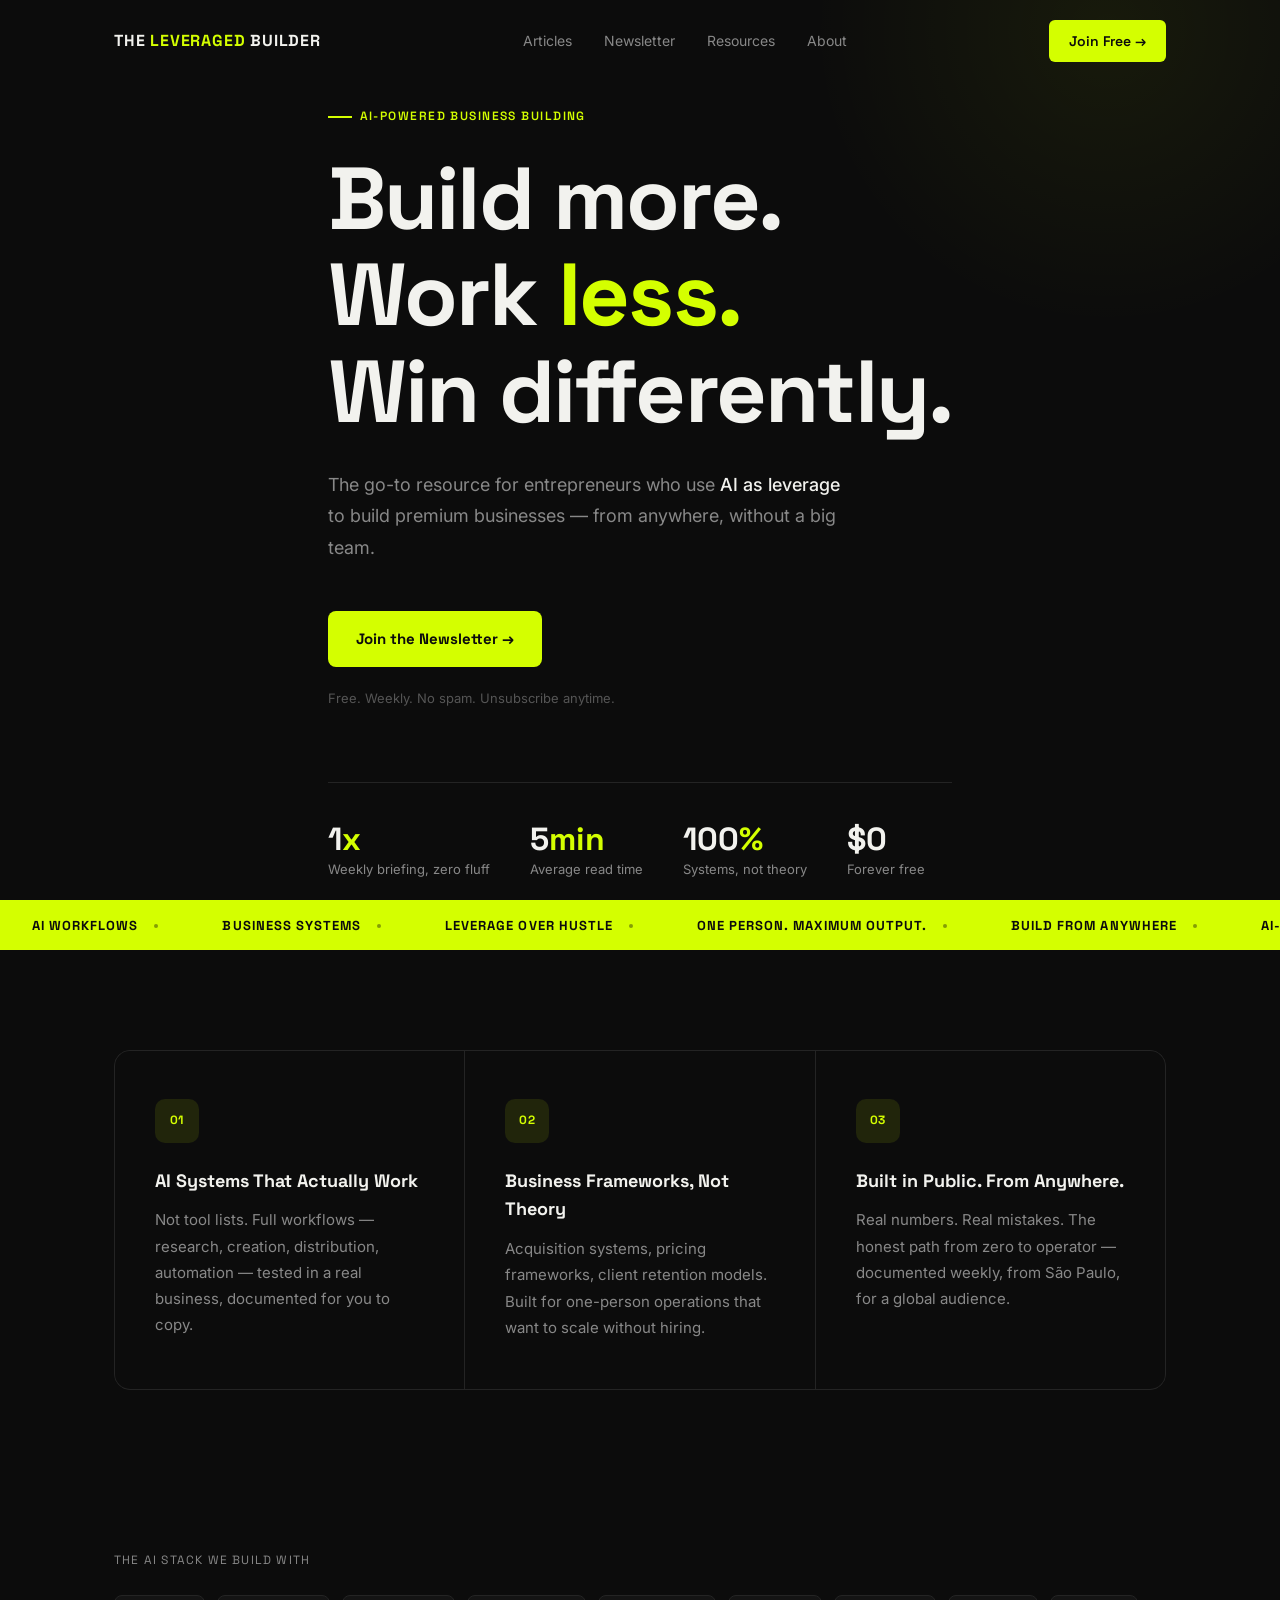
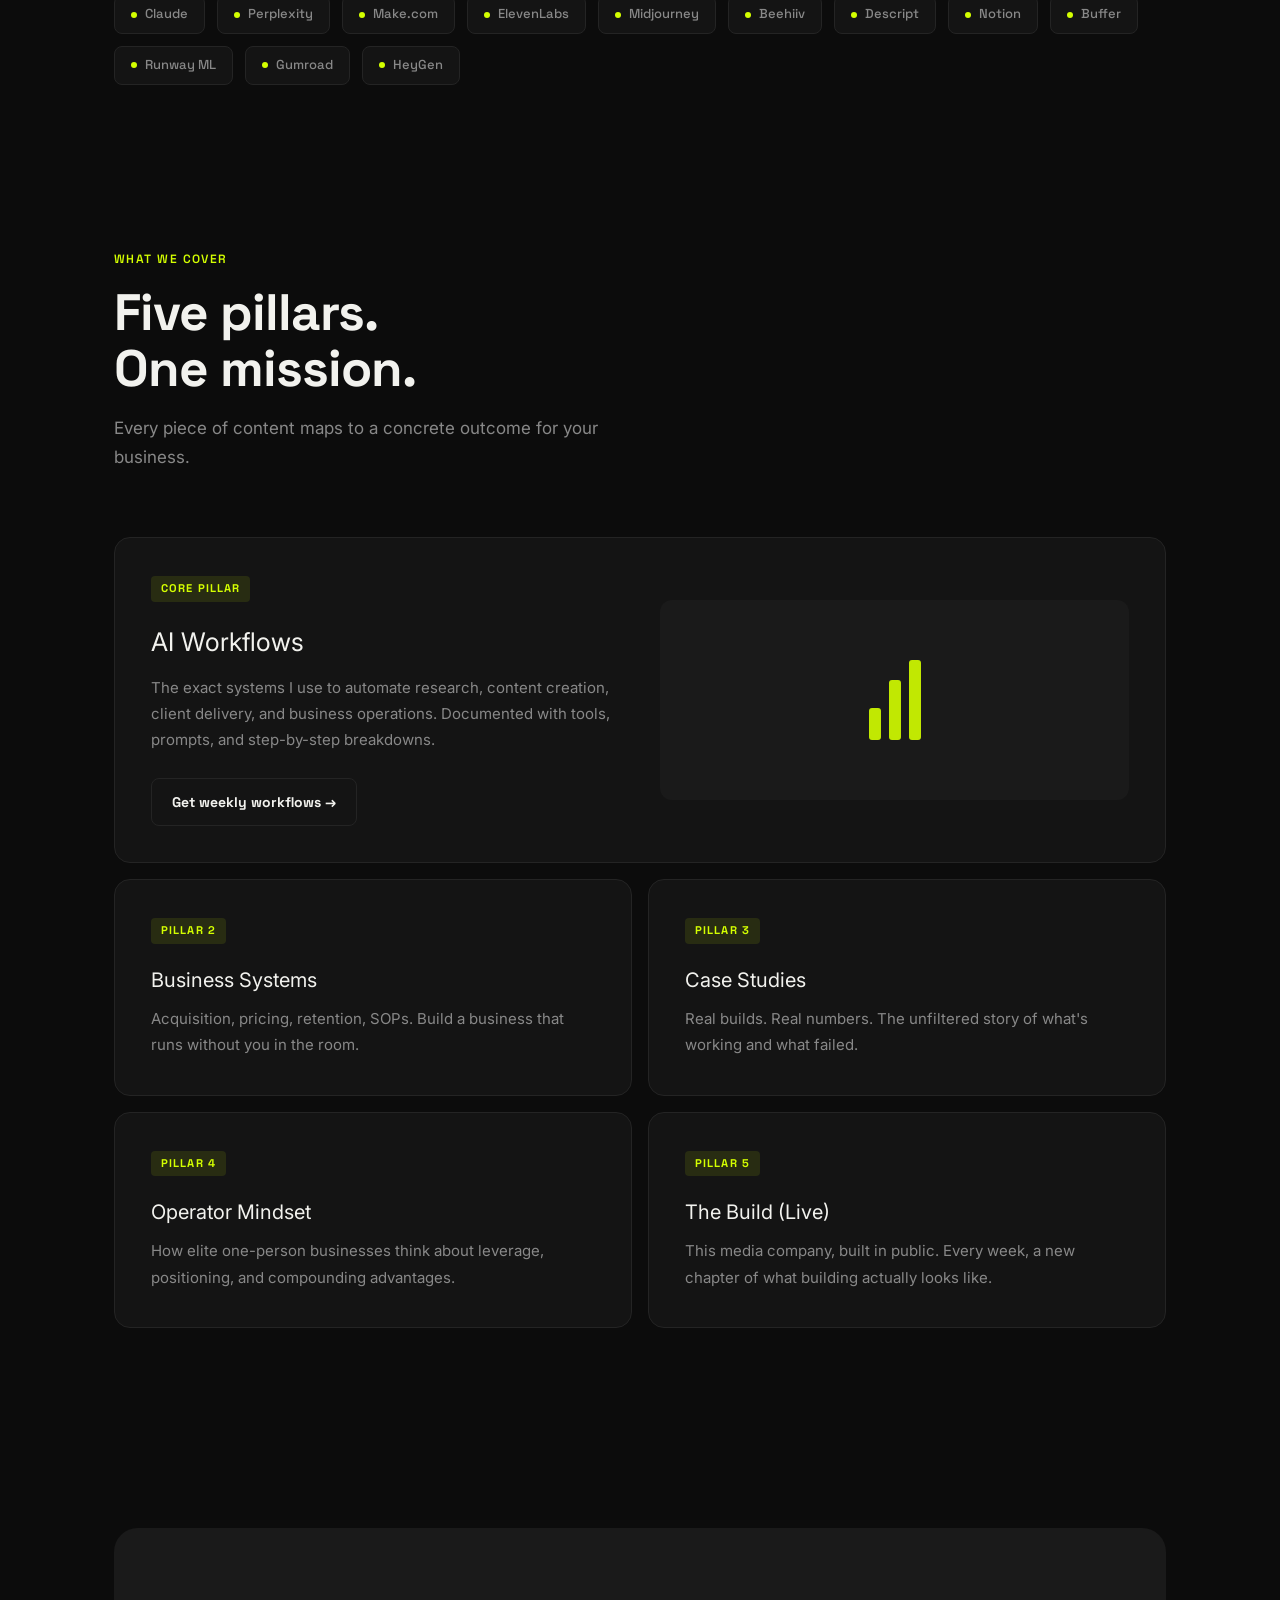
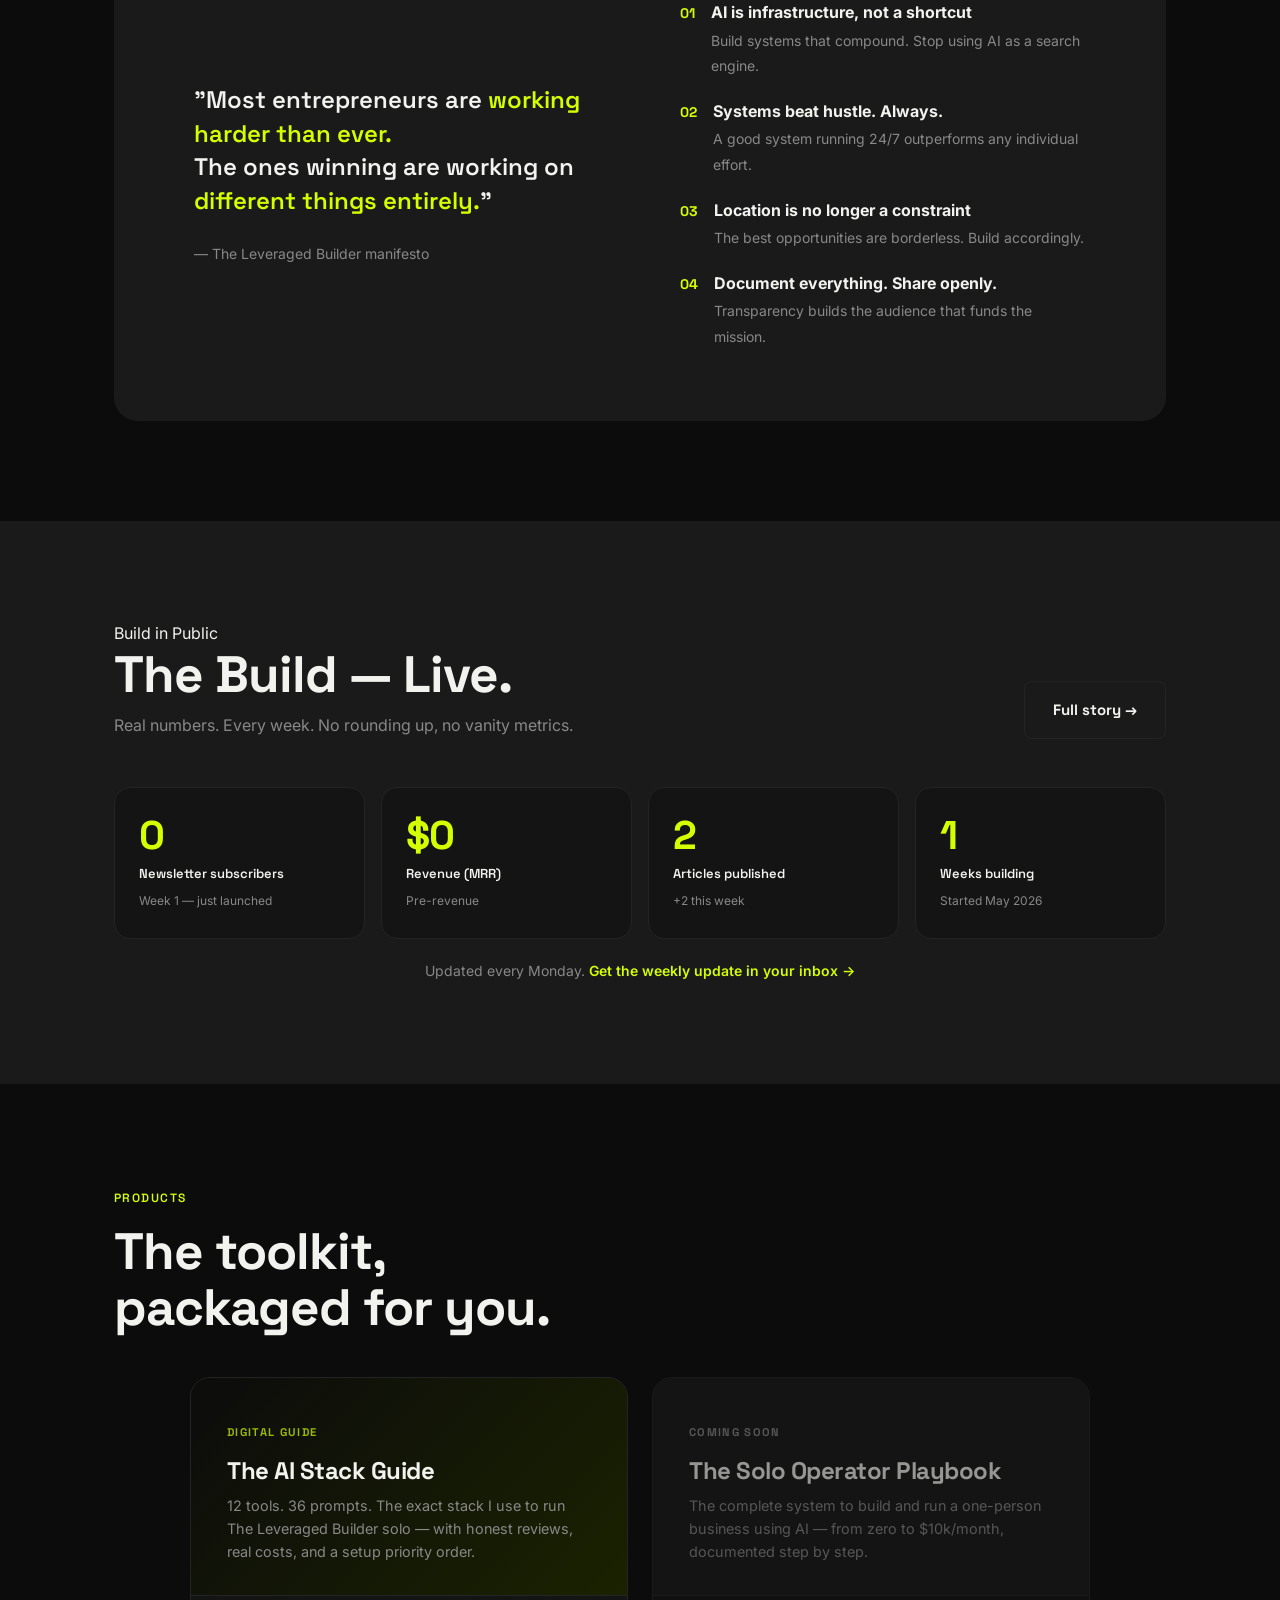
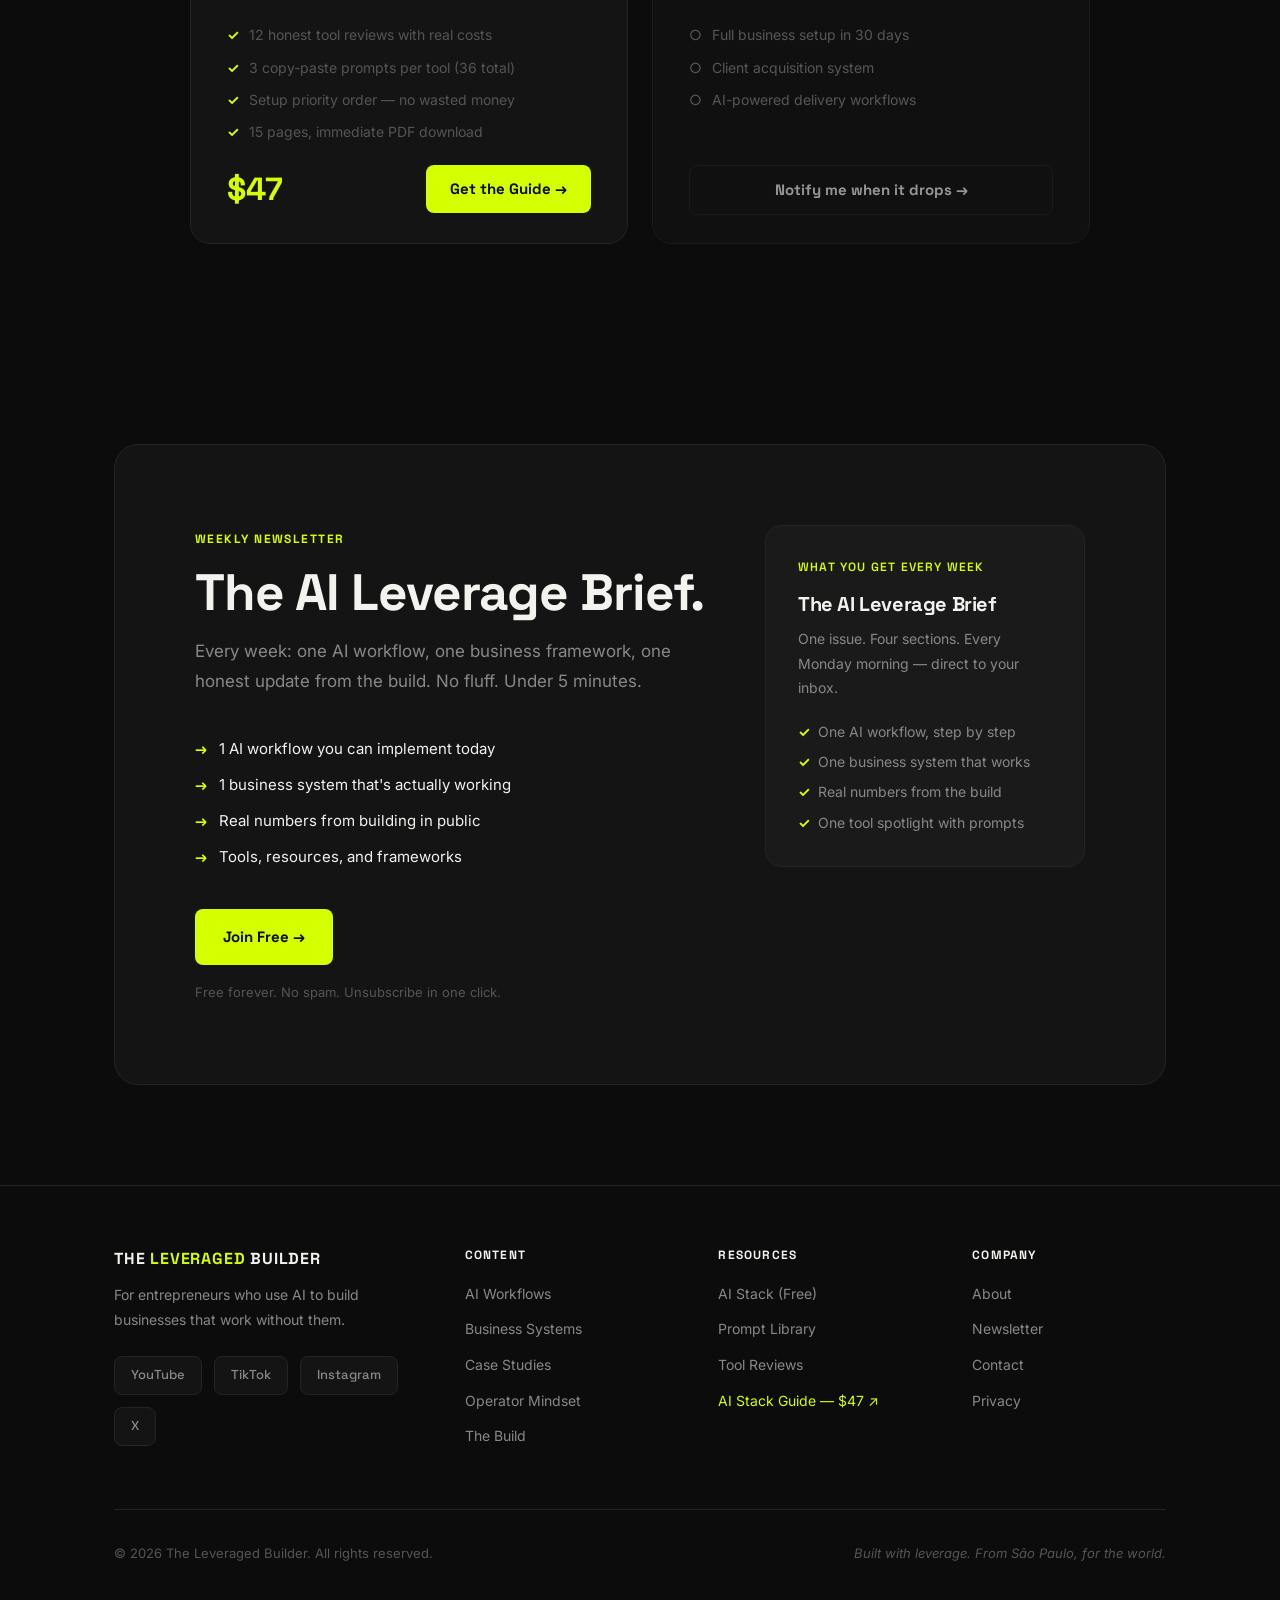
==== commit 900410fb: "Add Live Numbers section, free templates, about page rewrite, price update - About page: full rewrit" ====
--- a/index.html
+++ b/index.html
@@ -222,6 +222,43 @@
     </div>
   </section>
 
+  <!-- ========== LIVE NUMBERS ========== -->
+  <section class="section section--live" id="the-build">
+    <div class="container">
+      <div class="live-header fade-up">
+        <div>
+          <span class="eyebrow">Build in Public</span>
+          <h2>The Build — Live.</h2>
+          <p>Real numbers. Every week. No rounding up, no vanity metrics.</p>
+        </div>
+        <a href="about.html" class="btn btn--outline" style="white-space:nowrap;align-self:flex-end;">Full story →</a>
+      </div>
+      <div class="live-grid fade-up">
+        <div class="live-card">
+          <div class="live-card__num" id="stat-subscribers">0</div>
+          <div class="live-card__label">Newsletter subscribers</div>
+          <div class="live-card__delta">Week 1 — just launched</div>
+        </div>
+        <div class="live-card">
+          <div class="live-card__num" id="stat-revenue">$0</div>
+          <div class="live-card__label">Revenue (MRR)</div>
+          <div class="live-card__delta">Pre-revenue</div>
+        </div>
+        <div class="live-card">
+          <div class="live-card__num" id="stat-articles">2</div>
+          <div class="live-card__label">Articles published</div>
+          <div class="live-card__delta">+2 this week</div>
+        </div>
+        <div class="live-card">
+          <div class="live-card__num" id="stat-weeks">1</div>
+          <div class="live-card__label">Weeks building</div>
+          <div class="live-card__delta">Started May 2026</div>
+        </div>
+      </div>
+      <p class="live-note fade-up">Updated every Monday. <a href="https://leveragedbuilder.beehiiv.com/subscribe" target="_blank">Get the weekly update in your inbox →</a></p>
+    </div>
+  </section>
+
   <!-- ========== PRODUCT ========== -->
   <section class="section" id="products">
     <div class="container">
@@ -246,7 +283,7 @@
               <li style="display:flex;align-items:center;gap:10px;font-size:0.875rem;color:var(--gray-light);"><span style="color:var(--yellow);font-weight:700;">✓</span> 15 pages, immediate PDF download</li>
             </ul>
             <div style="margin-top:auto;display:flex;align-items:center;justify-content:space-between;">
-              <div style="font-family:var(--font-display);font-size:2rem;font-weight:900;color:var(--yellow);">$27</div>
+              <div style="font-family:var(--font-display);font-size:2rem;font-weight:900;color:var(--yellow);">$47</div>
               <a href="https://3120735091064.gumroad.com/l/bgofur" target="_blank" class="btn btn--primary" style="padding:12px 24px;">Get the Guide →</a>
             </div>
           </div>
@@ -341,7 +378,7 @@
             <li><a href="resources.html">AI Stack (Free)</a></li>
             <li><a href="resources.html">Prompt Library</a></li>
             <li><a href="resources.html">Tool Reviews</a></li>
-            <li><a href="https://3120735091064.gumroad.com/l/bgofur" target="_blank" style="color:var(--yellow);">AI Stack Guide — $27 ↗</a></li>
+            <li><a href="https://3120735091064.gumroad.com/l/bgofur" target="_blank" style="color:var(--yellow);">AI Stack Guide — $47 ↗</a></li>
           </ul>
         </div>
         <div>
@@ -355,7 +392,7 @@
         </div>
       </div>
       <div class="footer__bottom">
-        <p class="footer__copy">© 2025 The Leveraged Builder. All rights reserved.</p>
+        <p class="footer__copy">© 2026 The Leveraged Builder. All rights reserved.</p>
         <p class="footer__tagline">Built with leverage. From São Paulo, for the world.</p>
       </div>
     </div>
--- a/css/style.css
+++ b/css/style.css
@@ -658,6 +658,62 @@
 }
 
 /* === PRODUCTS GRID === */
+/* === LIVE NUMBERS === */
+.section--live { background: var(--steel); }
+
+.live-header {
+  display: flex;
+  align-items: flex-start;
+  justify-content: space-between;
+  gap: 32px;
+  margin-bottom: 48px;
+}
+.live-header h2 { margin-bottom: 8px; }
+.live-header p { color: var(--gray); font-size: 1rem; }
+
+.live-grid {
+  display: grid;
+  grid-template-columns: repeat(4, 1fr);
+  gap: 16px;
+}
+
+.live-card {
+  background: var(--card);
+  border: 1px solid var(--border);
+  border-radius: 16px;
+  padding: 28px 24px;
+}
+.live-card__num {
+  font-family: var(--font-display);
+  font-size: 2.5rem;
+  font-weight: 900;
+  color: var(--yellow);
+  line-height: 1;
+  margin-bottom: 8px;
+  letter-spacing: -0.03em;
+}
+.live-card__label {
+  font-family: var(--font-display);
+  font-size: 0.8125rem;
+  font-weight: 600;
+  color: var(--white);
+  margin-bottom: 6px;
+}
+.live-card__delta {
+  font-size: 0.75rem;
+  color: var(--gray);
+}
+
+.live-note {
+  margin-top: 20px;
+  font-size: 0.875rem;
+  color: var(--gray);
+  text-align: center;
+}
+.live-note a { color: var(--yellow); font-weight: 600; }
+.live-note a:hover { opacity: 0.8; }
+
+/* === PRODUCTS === */
 .products__grid {
   display: grid;
   grid-template-columns: 1fr 1fr;
@@ -679,6 +735,8 @@
   .footer__top { grid-template-columns: 1fr 1fr; gap: 40px; }
   .hero__stats { gap: 24px; }
   .products__grid { grid-template-columns: 1fr; }
+  .live-grid { grid-template-columns: 1fr 1fr; }
+  .live-header { flex-direction: column; gap: 20px; }
 }
 
 @media (max-width: 640px) {
@@ -715,6 +773,9 @@
   .about-strip { padding: 36px 20px; gap: 32px; }
   .pillar { padding: 24px; }
   .products__grid { grid-template-columns: 1fr; gap: 16px; }
+  .live-grid { grid-template-columns: 1fr 1fr; gap: 12px; }
+  .live-card { padding: 20px 18px; }
+  .live-card__num { font-size: 2rem; }
   .section-header { margin-bottom: 40px; }
   h2 { font-size: clamp(1.8rem, 6vw, 2.5rem); }
 }
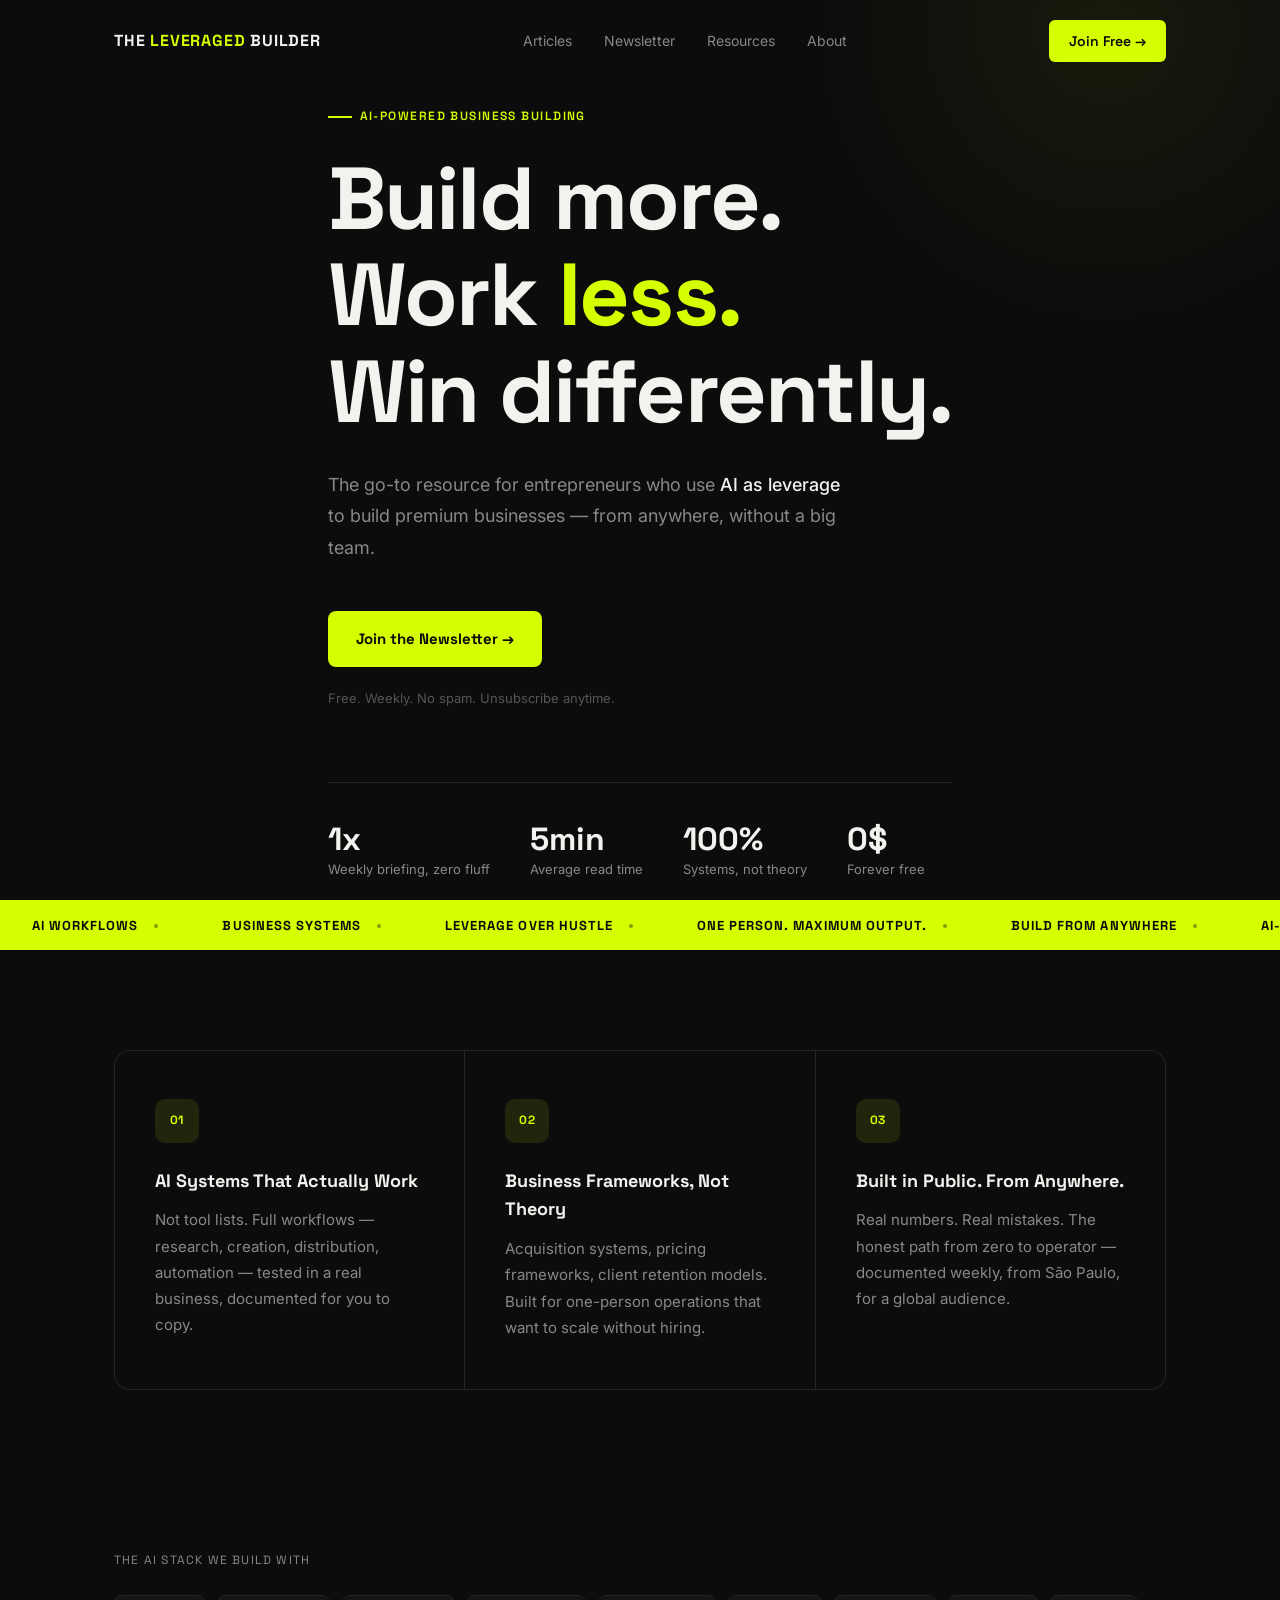
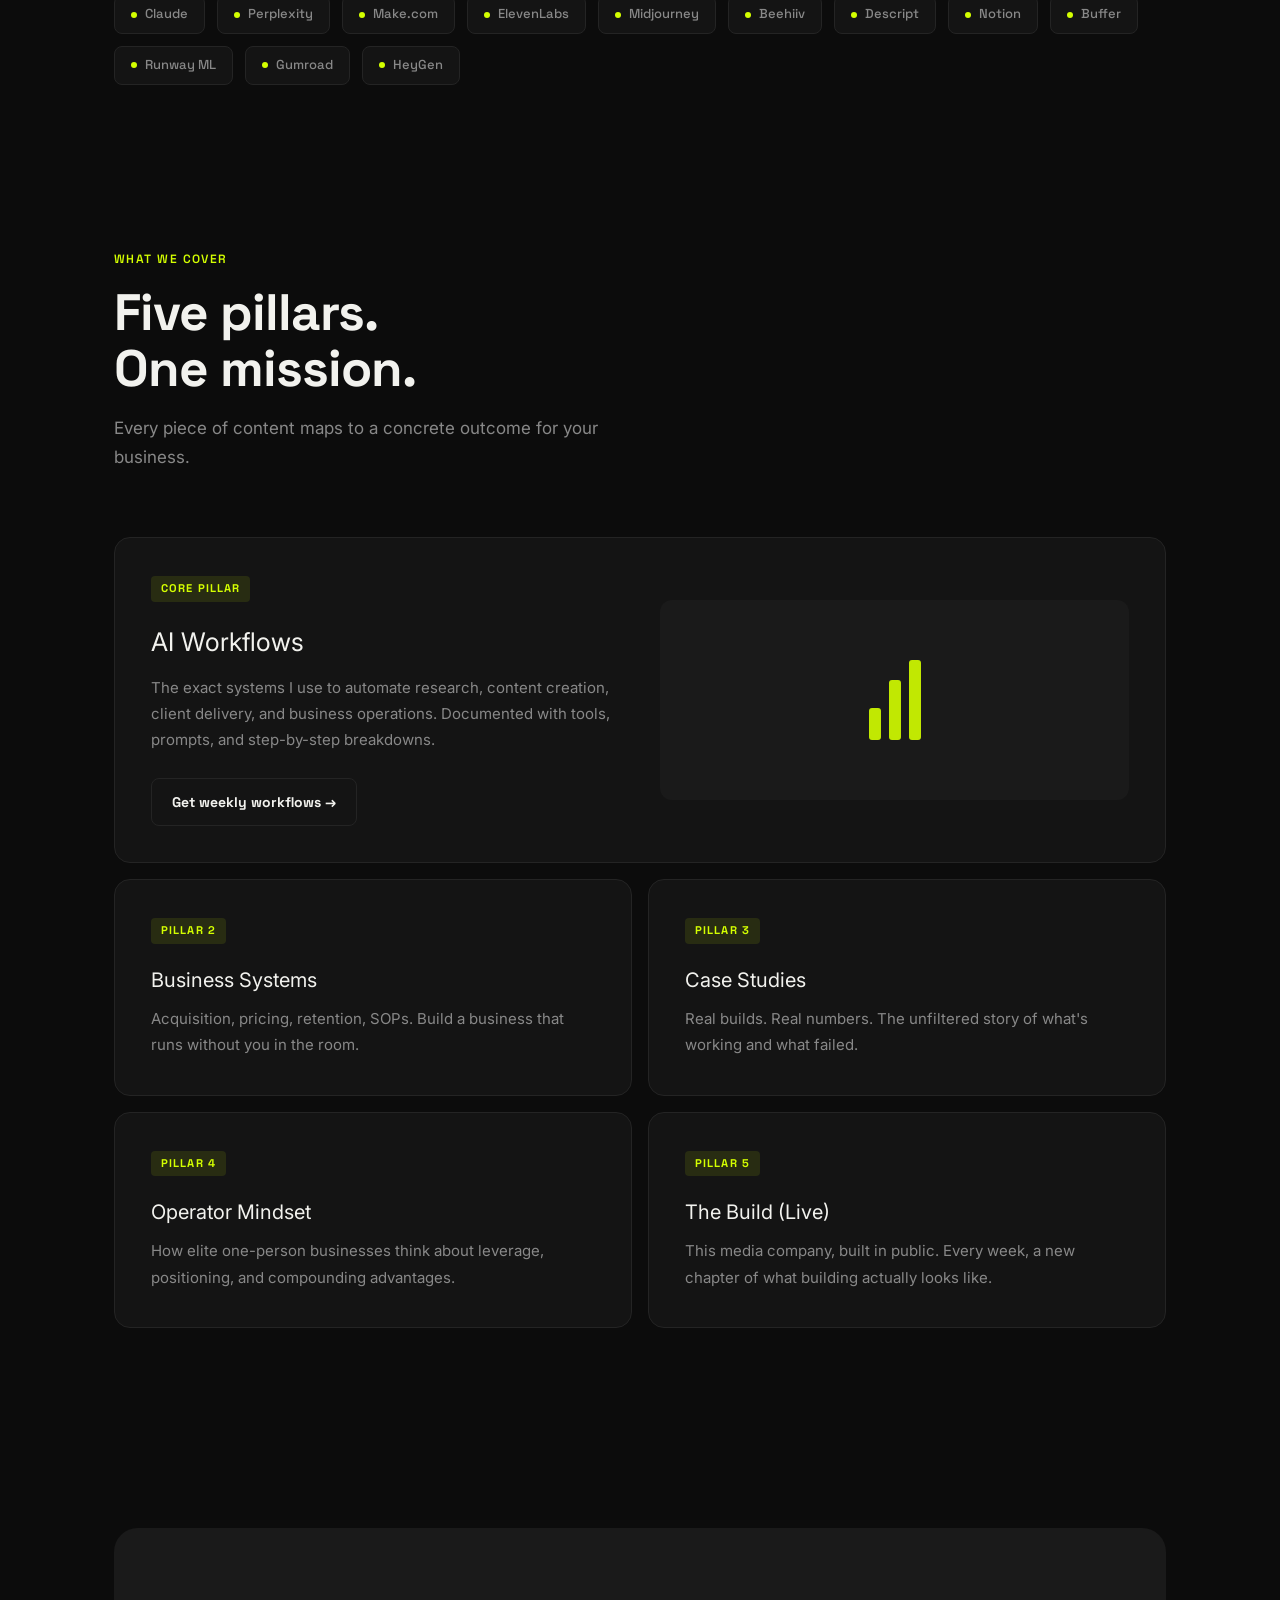
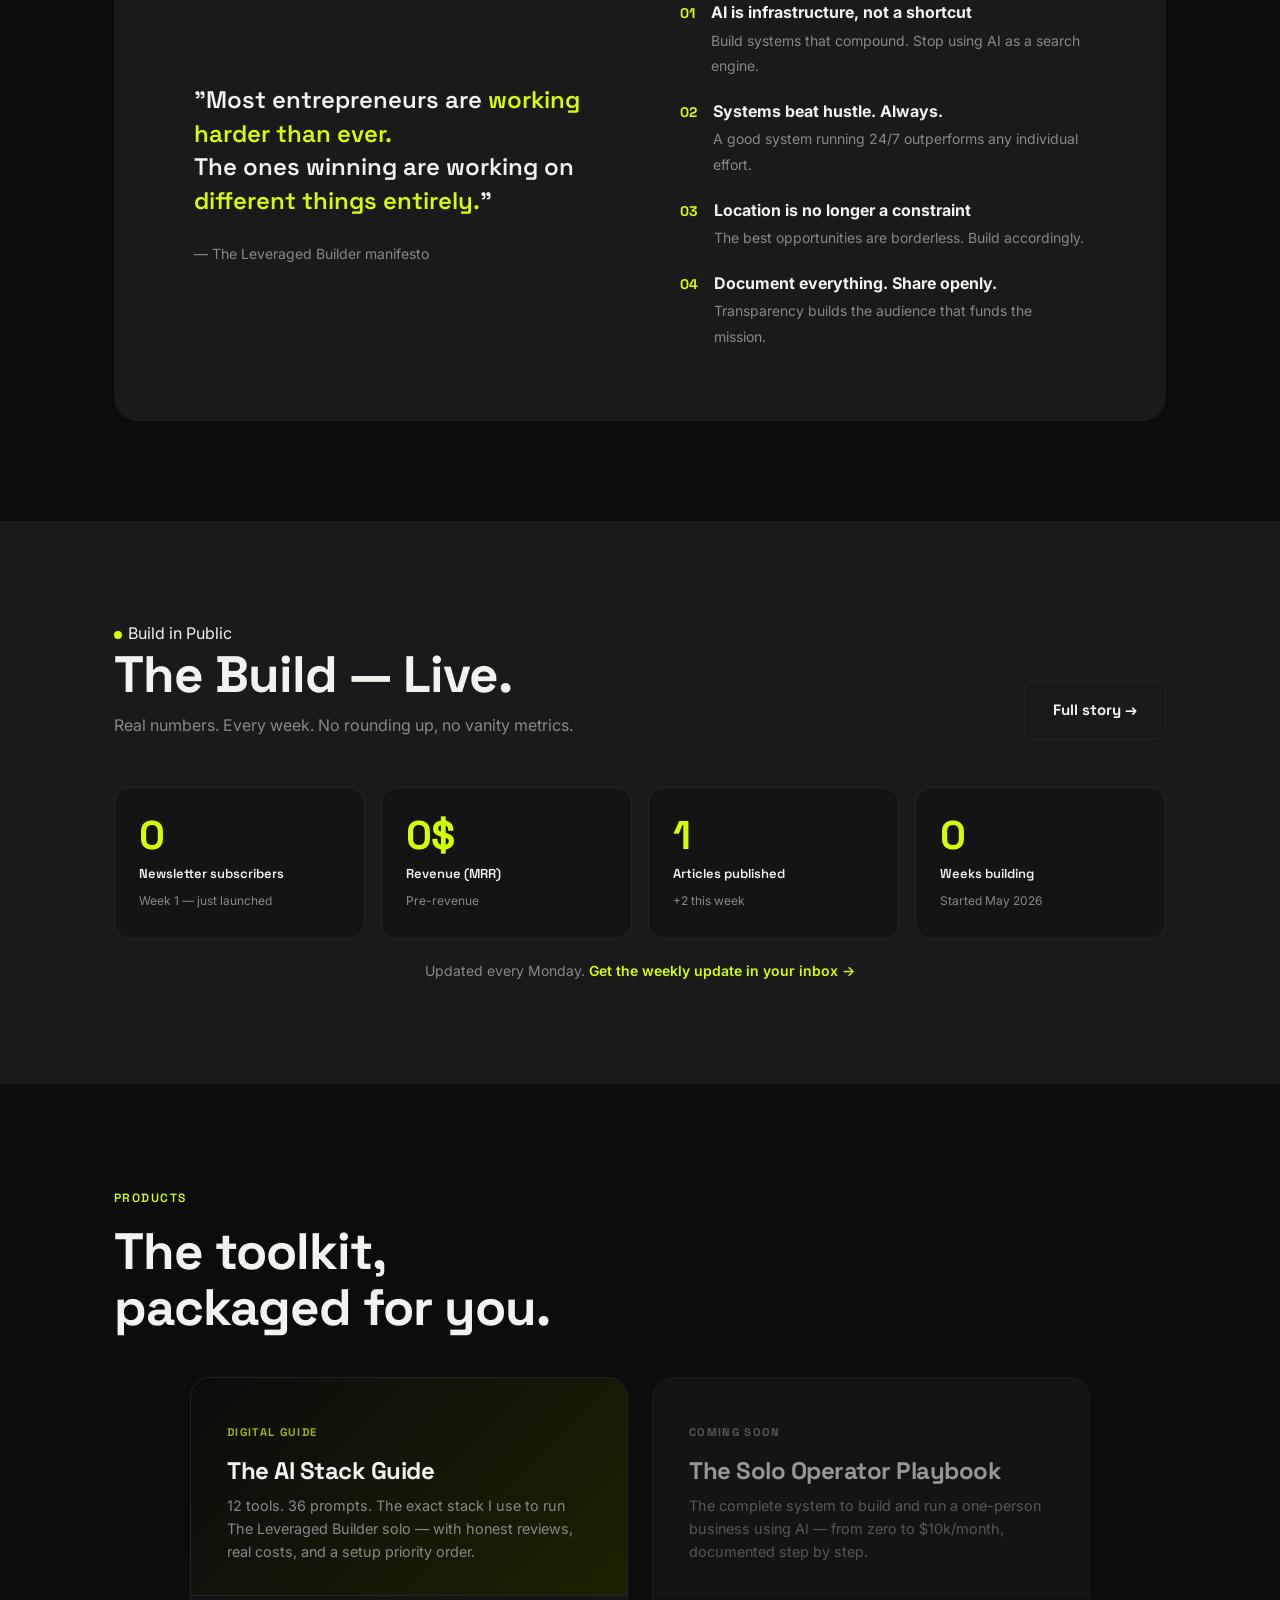
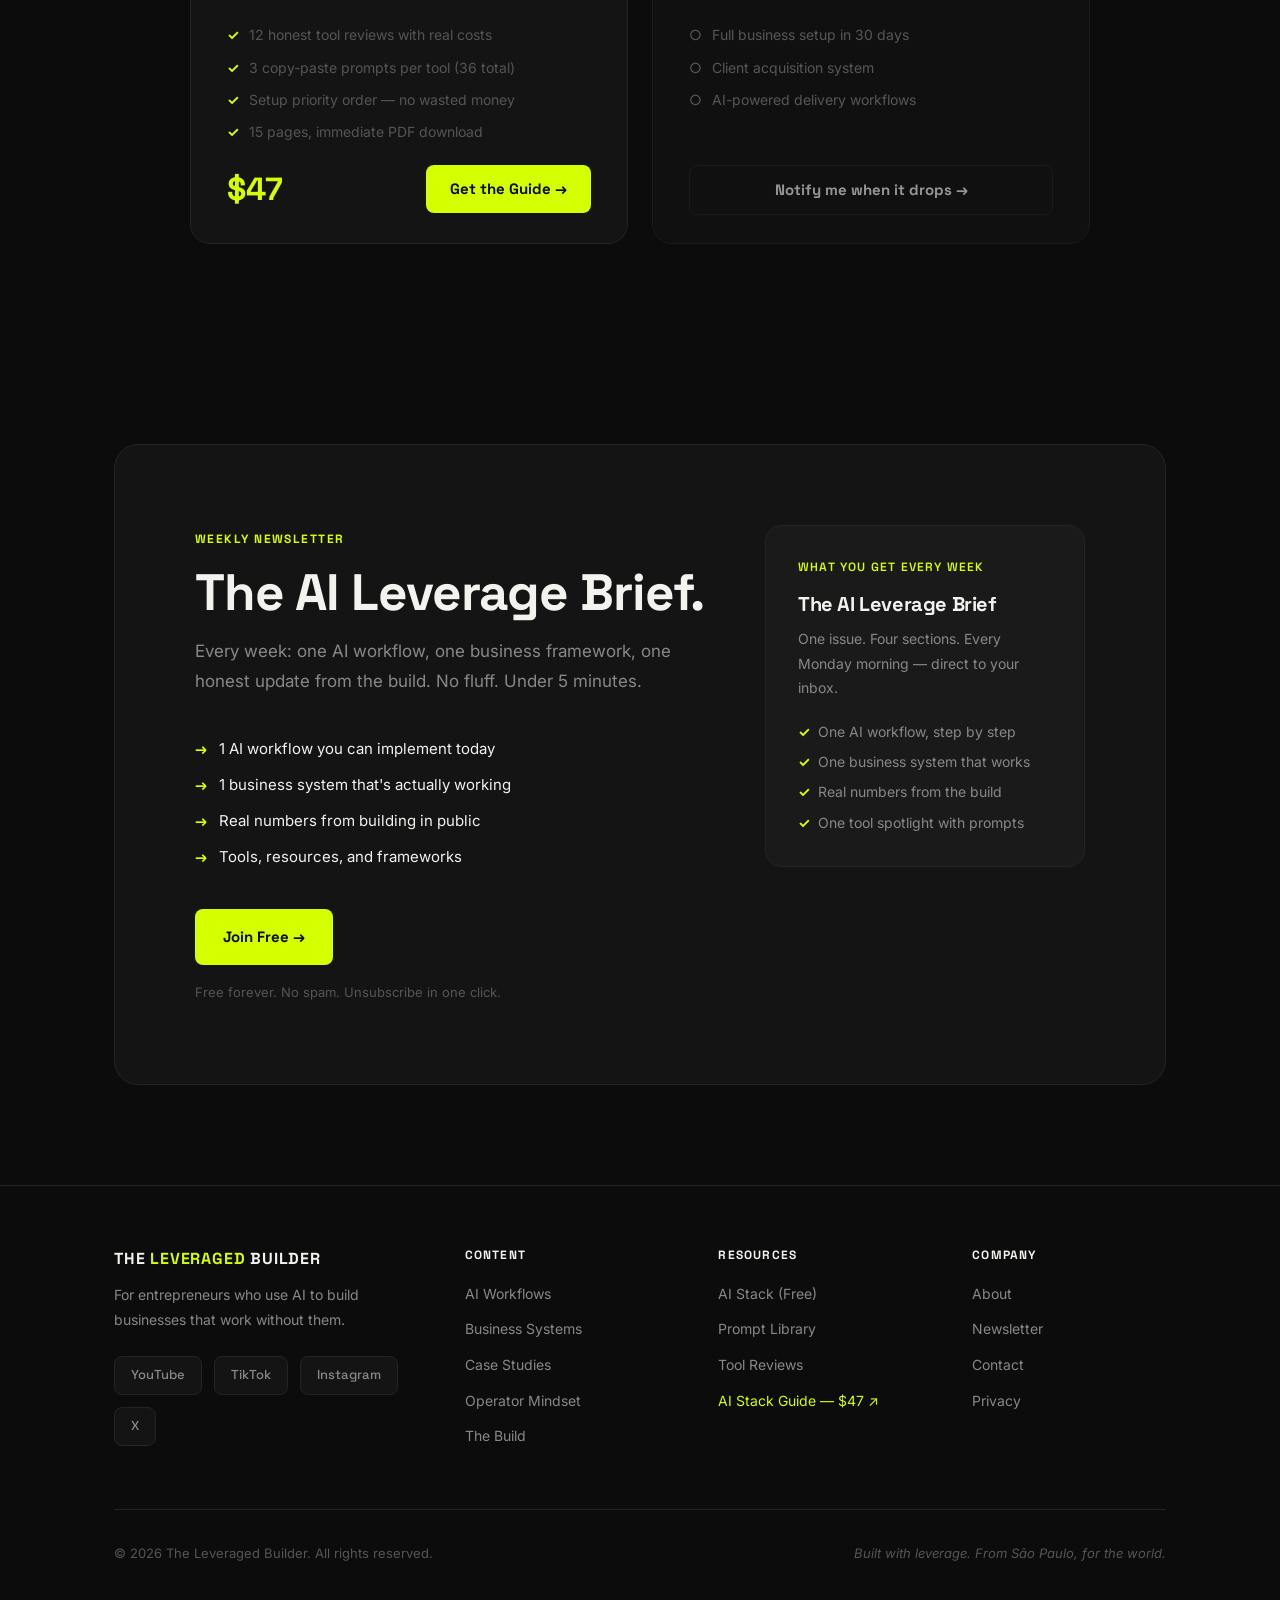
==== commit d26782f3: "Add comprehensive animation system — scroll reveals, hero entrance, card glow, counter animation, cu" ====
--- a/index.html
+++ b/index.html
@@ -227,30 +227,30 @@
     <div class="container">
       <div class="live-header fade-up">
         <div>
-          <span class="eyebrow">Build in Public</span>
+          <span class="eyebrow"><span class="live-dot"></span>Build in Public</span>
           <h2>The Build — Live.</h2>
           <p>Real numbers. Every week. No rounding up, no vanity metrics.</p>
         </div>
         <a href="about.html" class="btn btn--outline" style="white-space:nowrap;align-self:flex-end;">Full story →</a>
       </div>
-      <div class="live-grid fade-up">
+      <div class="live-grid stagger-grid">
         <div class="live-card">
-          <div class="live-card__num" id="stat-subscribers">0</div>
+          <div class="live-card__num" data-target="0" data-suffix="">0</div>
           <div class="live-card__label">Newsletter subscribers</div>
           <div class="live-card__delta">Week 1 — just launched</div>
         </div>
         <div class="live-card">
-          <div class="live-card__num" id="stat-revenue">$0</div>
+          <div class="live-card__num" data-target="0" data-suffix="$">$0</div>
           <div class="live-card__label">Revenue (MRR)</div>
           <div class="live-card__delta">Pre-revenue</div>
         </div>
         <div class="live-card">
-          <div class="live-card__num" id="stat-articles">2</div>
+          <div class="live-card__num" data-target="2" data-suffix="">2</div>
           <div class="live-card__label">Articles published</div>
           <div class="live-card__delta">+2 this week</div>
         </div>
         <div class="live-card">
-          <div class="live-card__num" id="stat-weeks">1</div>
+          <div class="live-card__num" data-target="1" data-suffix="">1</div>
           <div class="live-card__label">Weeks building</div>
           <div class="live-card__delta">Started May 2026</div>
         </div>
--- a/css/style.css
+++ b/css/style.css
@@ -739,7 +739,7 @@
   .live-header { flex-direction: column; gap: 20px; }
 }
 
-@media (max-width: 640px) {
+@media (max-width: 768px) {
   .container { padding: 0 16px; }
   .section { padding: 56px 0; }
   .section--sm { padding: 40px 0; }
@@ -1077,14 +1077,149 @@
 .sidebar-newsletter p { font-size: 0.875rem; color: var(--gray); margin-bottom: 16px; }
 
 /* === ANIMATIONS === */
+
+/* --- Scroll Reveals --- */
 .fade-up {
   opacity: 0;
-  transform: translateY(24px);
-  transition: opacity 0.6s ease, transform 0.6s ease;
-}
-.fade-up.visible {
-  opacity: 1;
-  transform: translateY(0);
-}
-.fade-up:nth-child(2) { transition-delay: 0.1s; }
-.fade-up:nth-child(3) { transition-delay: 0.2s; }
+  transform: translateY(28px);
+  transition: opacity 0.65s cubic-bezier(0.16, 1, 0.3, 1), transform 0.65s cubic-bezier(0.16, 1, 0.3, 1);
+}
+.fade-up.visible { opacity: 1; transform: translateY(0); }
+
+.fade-in {
+  opacity: 0;
+  transition: opacity 0.6s ease;
+}
+.fade-in.visible { opacity: 1; }
+
+.slide-left {
+  opacity: 0;
+  transform: translateX(-28px);
+  transition: opacity 0.65s cubic-bezier(0.16, 1, 0.3, 1), transform 0.65s cubic-bezier(0.16, 1, 0.3, 1);
+}
+.slide-left.visible { opacity: 1; transform: translateX(0); }
+
+.slide-right {
+  opacity: 0;
+  transform: translateX(28px);
+  transition: opacity 0.65s cubic-bezier(0.16, 1, 0.3, 1), transform 0.65s cubic-bezier(0.16, 1, 0.3, 1);
+}
+.slide-right.visible { opacity: 1; transform: translateX(0); }
+
+.scale-in {
+  opacity: 0;
+  transform: scale(0.94);
+  transition: opacity 0.55s ease, transform 0.55s cubic-bezier(0.16, 1, 0.3, 1);
+}
+.scale-in.visible { opacity: 1; transform: scale(1); }
+
+/* --- Stagger delays --- */
+.fade-up:nth-child(1), .scale-in:nth-child(1) { transition-delay: 0.05s; }
+.fade-up:nth-child(2), .scale-in:nth-child(2) { transition-delay: 0.12s; }
+.fade-up:nth-child(3), .scale-in:nth-child(3) { transition-delay: 0.19s; }
+.fade-up:nth-child(4), .scale-in:nth-child(4) { transition-delay: 0.26s; }
+.fade-up:nth-child(5), .scale-in:nth-child(5) { transition-delay: 0.33s; }
+.fade-up:nth-child(6), .scale-in:nth-child(6) { transition-delay: 0.40s; }
+
+/* --- Hero entrance --- */
+@keyframes heroLine {
+  from { opacity: 0; transform: translateY(32px); }
+  to   { opacity: 1; transform: translateY(0); }
+}
+.hero__eyebrow  { animation: heroLine 0.7s cubic-bezier(0.16, 1, 0.3, 1) 0.1s both; }
+.hero__headline .line:nth-child(1) { display: block; animation: heroLine 0.75s cubic-bezier(0.16, 1, 0.3, 1) 0.2s both; }
+.hero__headline .line:nth-child(2) { display: block; animation: heroLine 0.75s cubic-bezier(0.16, 1, 0.3, 1) 0.32s both; }
+.hero__headline .line:nth-child(3) { display: block; animation: heroLine 0.75s cubic-bezier(0.16, 1, 0.3, 1) 0.44s both; }
+.hero__sub  { animation: heroLine 0.7s cubic-bezier(0.16, 1, 0.3, 1) 0.56s both; }
+.hero__form { animation: heroLine 0.7s cubic-bezier(0.16, 1, 0.3, 1) 0.66s both; }
+.hero__micro { animation: heroLine 0.7s cubic-bezier(0.16, 1, 0.3, 1) 0.72s both; }
+.hero__stats { animation: heroLine 0.7s cubic-bezier(0.16, 1, 0.3, 1) 0.80s both; }
+
+/* --- Card glow on hover --- */
+.card-glow {
+  transition: border-color 0.3s ease, box-shadow 0.3s ease, transform 0.25s ease !important;
+}
+.card-glow:hover {
+  border-color: rgba(212, 255, 0, 0.25) !important;
+  box-shadow: 0 0 32px rgba(212, 255, 0, 0.07), 0 8px 32px rgba(0,0,0,0.4) !important;
+  transform: translateY(-3px) !important;
+}
+
+/* --- Button press micro-interaction --- */
+.btn {
+  transition: opacity 0.2s, transform 0.15s cubic-bezier(0.16, 1, 0.3, 1), box-shadow 0.2s !important;
+}
+.btn--primary:hover {
+  opacity: 1 !important;
+  transform: translateY(-2px) !important;
+  box-shadow: 0 6px 24px rgba(212, 255, 0, 0.25) !important;
+}
+.btn--primary:active { transform: translateY(0) scale(0.97) !important; }
+.btn--secondary:hover { transform: translateY(-2px) !important; }
+
+/* --- Yellow underline on nav links --- */
+.nav__links a {
+  position: relative;
+}
+.nav__links a::after {
+  content: '';
+  position: absolute;
+  bottom: -3px; left: 0;
+  width: 0; height: 1px;
+  background: var(--yellow);
+  transition: width 0.25s ease;
+}
+.nav__links a:hover::after { width: 100%; }
+
+/* --- Counter number pop --- */
+@keyframes countPop {
+  0%   { transform: scale(1); }
+  40%  { transform: scale(1.08); }
+  100% { transform: scale(1); }
+}
+.counter-pop { animation: countPop 0.4s cubic-bezier(0.16, 1, 0.3, 1); }
+
+/* --- Pulse for live dot --- */
+@keyframes pulseDot {
+  0%, 100% { box-shadow: 0 0 0 0 rgba(212, 255, 0, 0.5); }
+  50%       { box-shadow: 0 0 0 6px rgba(212, 255, 0, 0); }
+}
+.live-dot {
+  display: inline-block;
+  width: 8px; height: 8px;
+  background: var(--yellow);
+  border-radius: 50%;
+  animation: pulseDot 2s ease-in-out infinite;
+  vertical-align: middle;
+  margin-right: 6px;
+}
+
+/* --- Cursor glow --- */
+#cursor-glow {
+  position: fixed;
+  width: 400px; height: 400px;
+  border-radius: 50%;
+  background: radial-gradient(circle, rgba(212,255,0,0.035) 0%, transparent 65%);
+  pointer-events: none;
+  transform: translate(-50%, -50%);
+  z-index: 0;
+  transition: opacity 0.4s;
+  will-change: left, top;
+}
+
+/* --- Reduced motion overrides --- */
+@media (prefers-reduced-motion: reduce) {
+  .fade-up, .fade-in, .slide-left, .slide-right, .scale-in {
+    opacity: 1 !important;
+    transform: none !important;
+    transition: none !important;
+  }
+  .hero__eyebrow, .hero__headline .line,
+  .hero__sub, .hero__form, .hero__micro, .hero__stats {
+    animation: none !important;
+    opacity: 1 !important;
+    transform: none !important;
+  }
+  #cursor-glow { display: none; }
+  .btn--primary:hover, .btn--secondary:hover { transform: none !important; }
+}
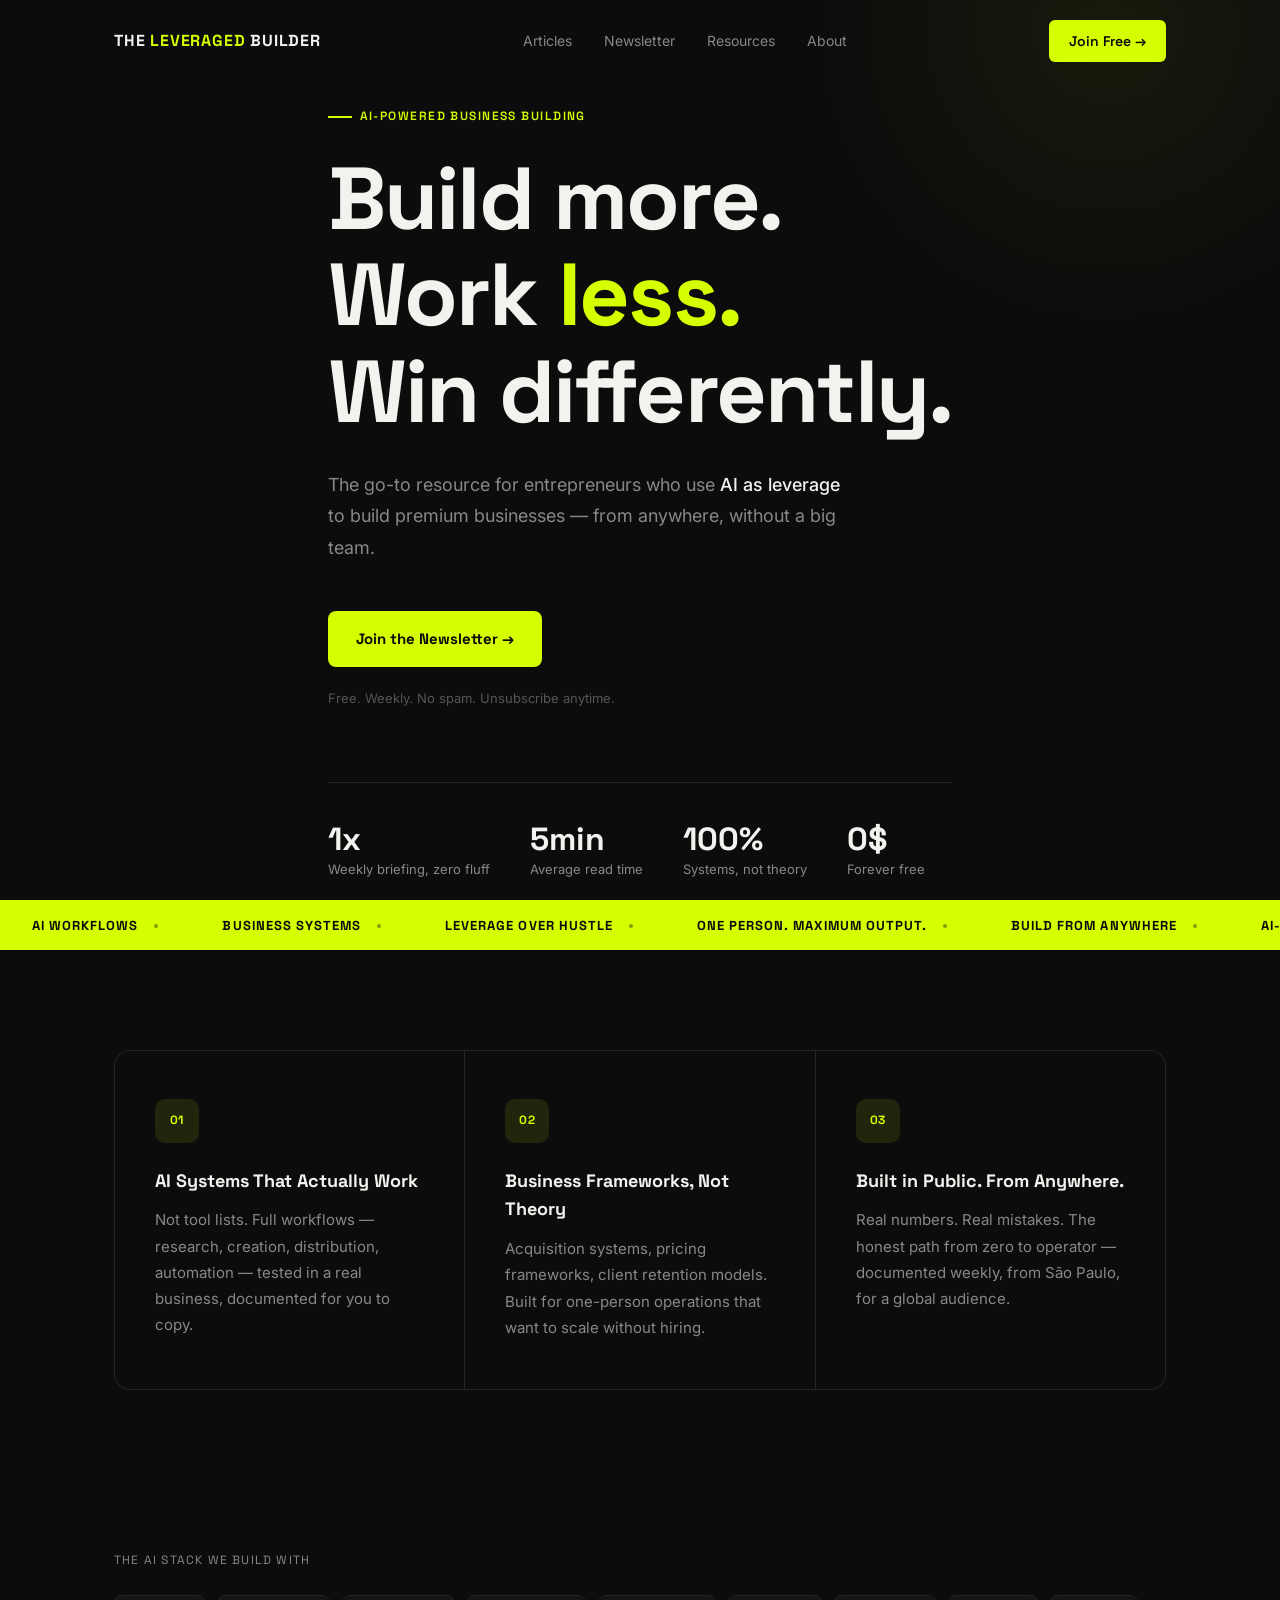
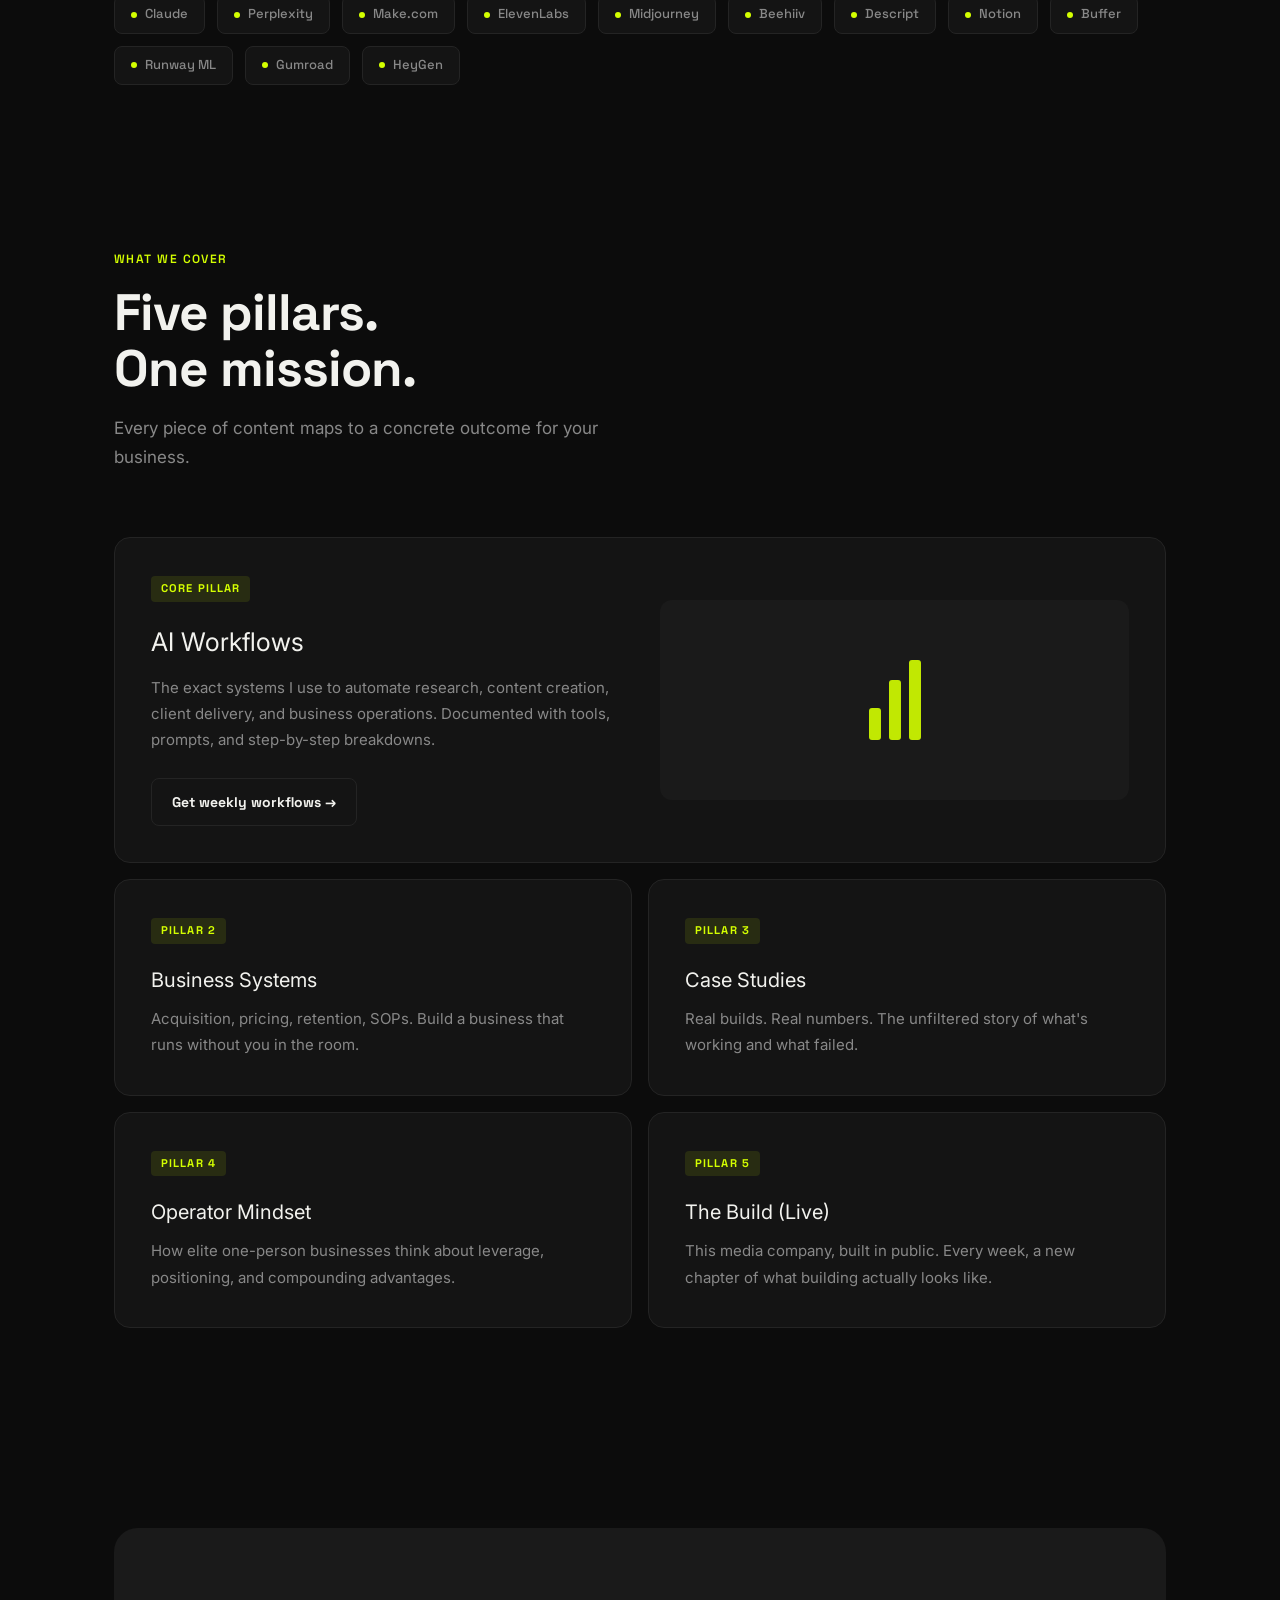
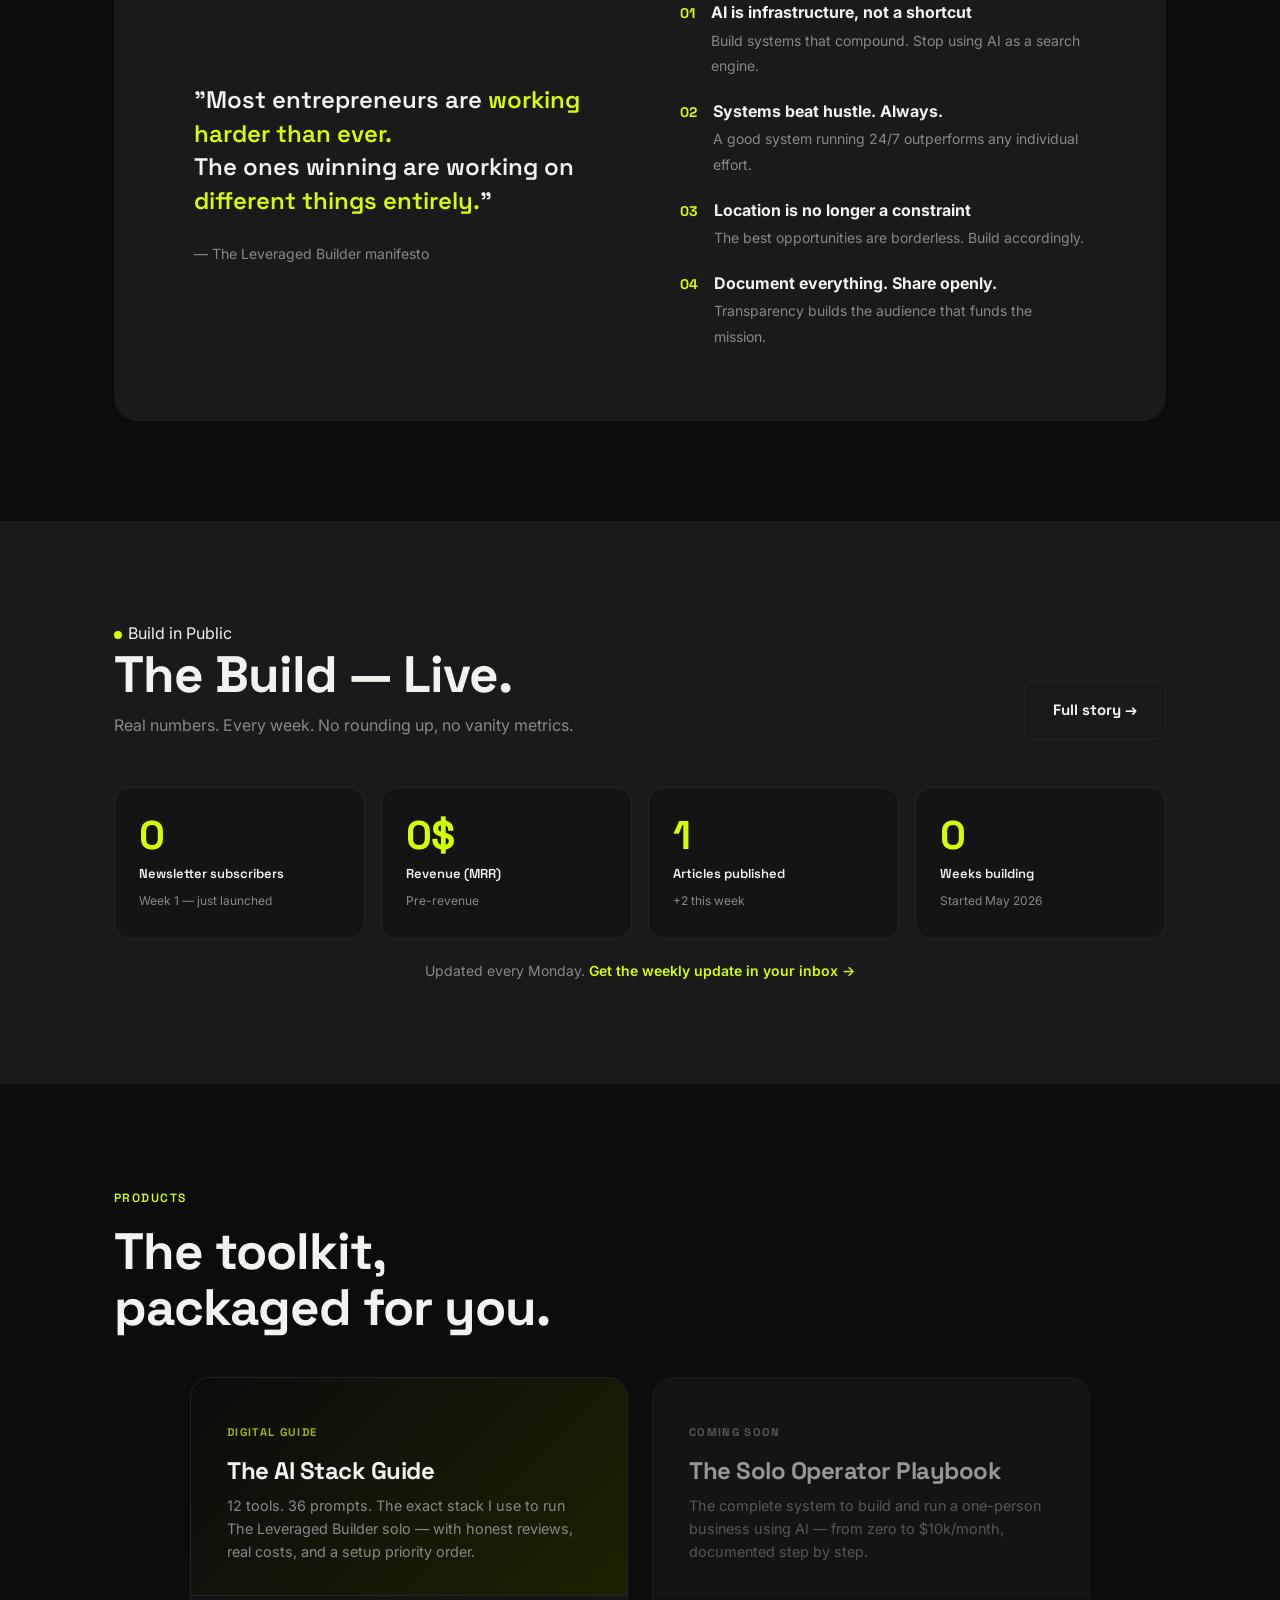
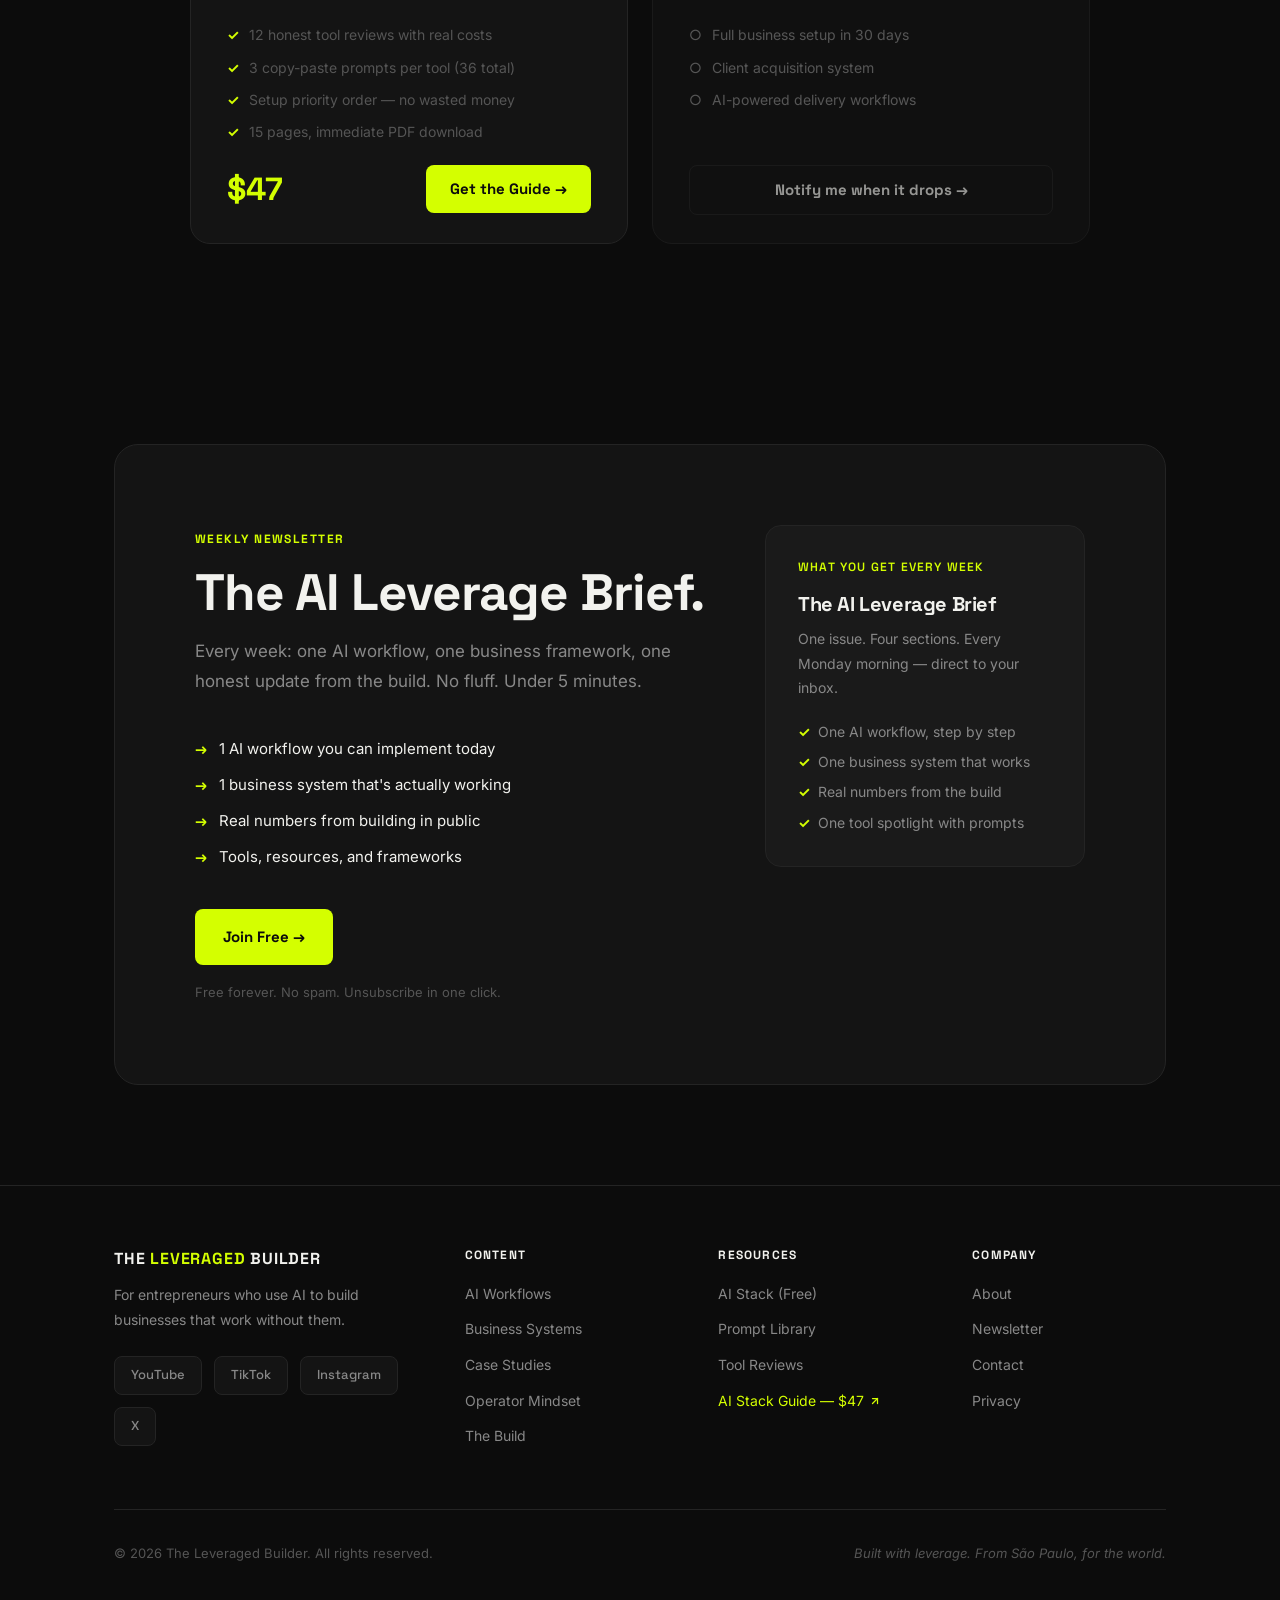
==== commit 88029811: "Replace emoji arrow with clean SVG icon on AI Stack Guide link" ====
--- a/index.html
+++ b/index.html
@@ -378,7 +378,7 @@
             <li><a href="resources.html">AI Stack (Free)</a></li>
             <li><a href="resources.html">Prompt Library</a></li>
             <li><a href="resources.html">Tool Reviews</a></li>
-            <li><a href="https://3120735091064.gumroad.com/l/bgofur" target="_blank" style="color:var(--yellow);">AI Stack Guide — $47 ↗</a></li>
+            <li><a href="https://3120735091064.gumroad.com/l/bgofur" target="_blank" style="color:var(--yellow);display:inline-flex;align-items:center;gap:5px;">AI Stack Guide — $47 <svg xmlns="http://www.w3.org/2000/svg" width="12" height="12" viewBox="0 0 24 24" fill="none" stroke="currentColor" stroke-width="2.5" stroke-linecap="round" stroke-linejoin="round"><line x1="7" y1="17" x2="17" y2="7"/><polyline points="7 7 17 7 17 17"/></svg></a></li>
           </ul>
         </div>
         <div>
